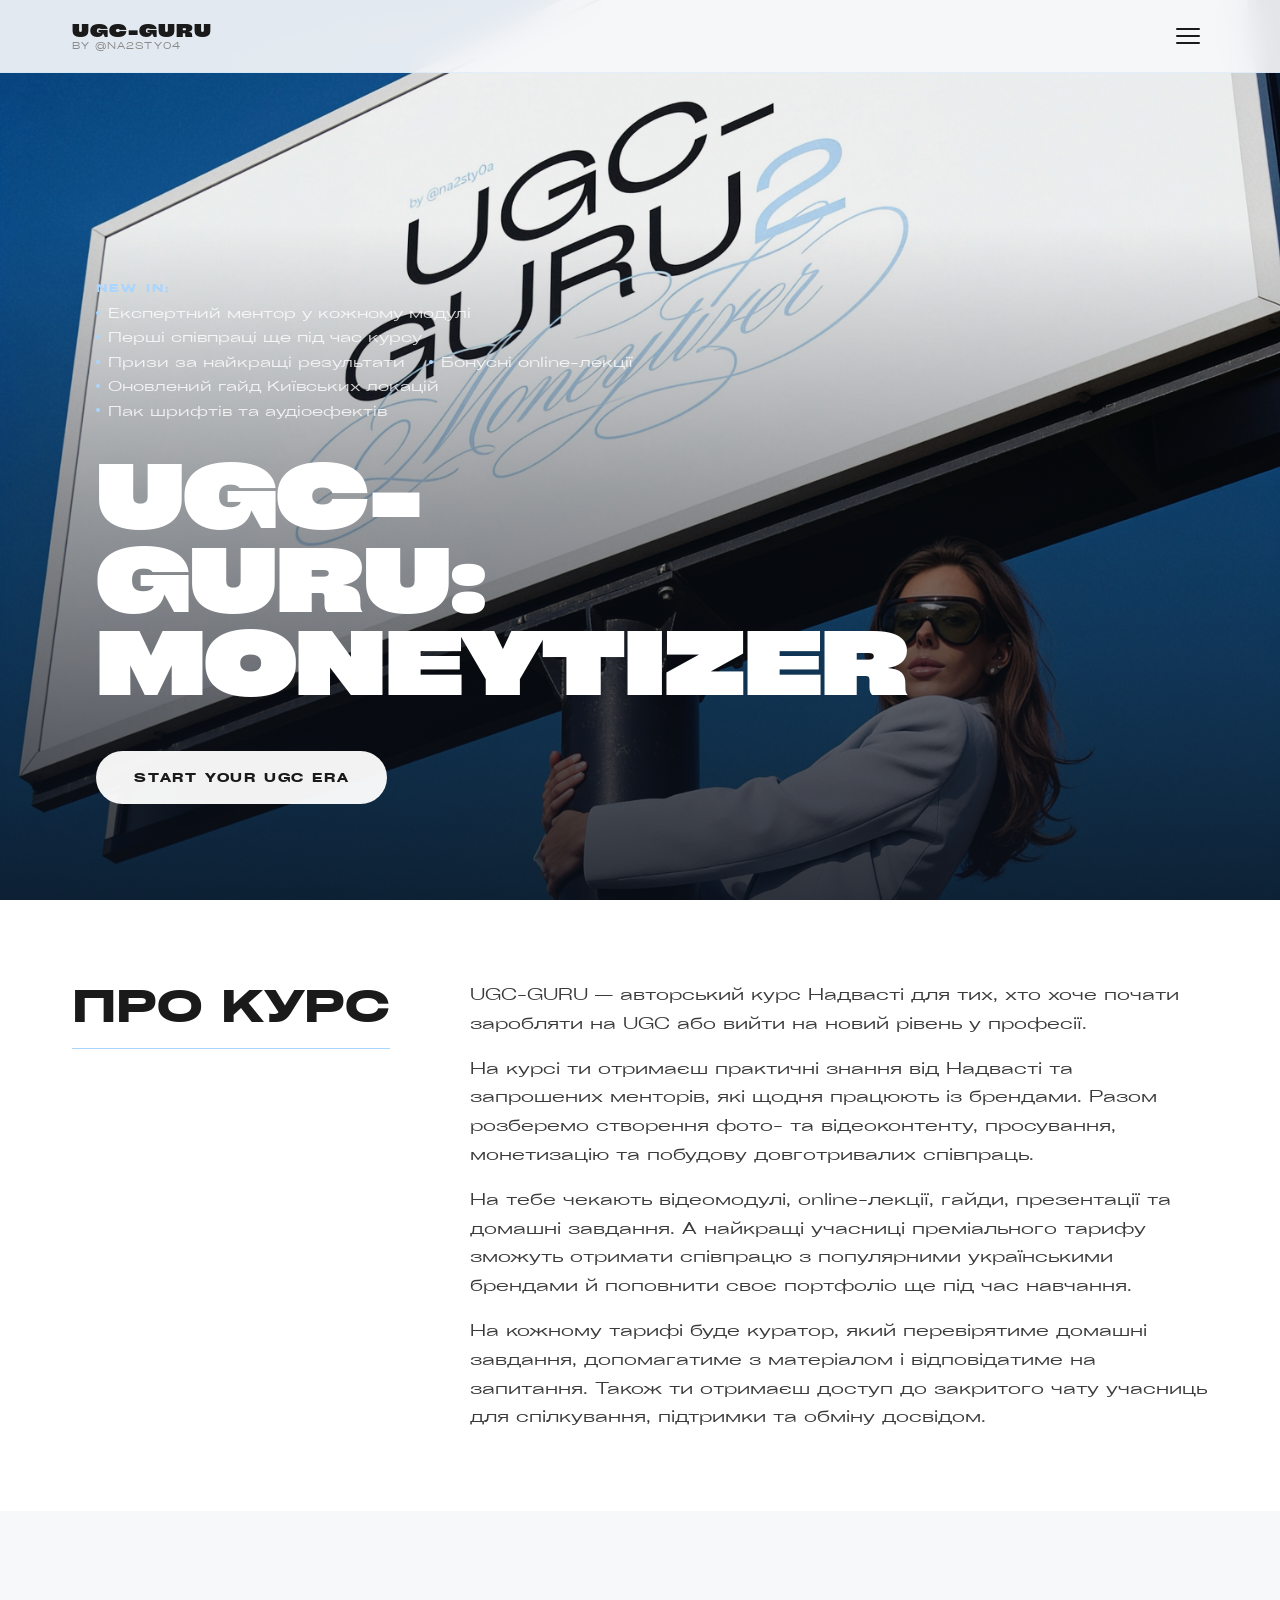
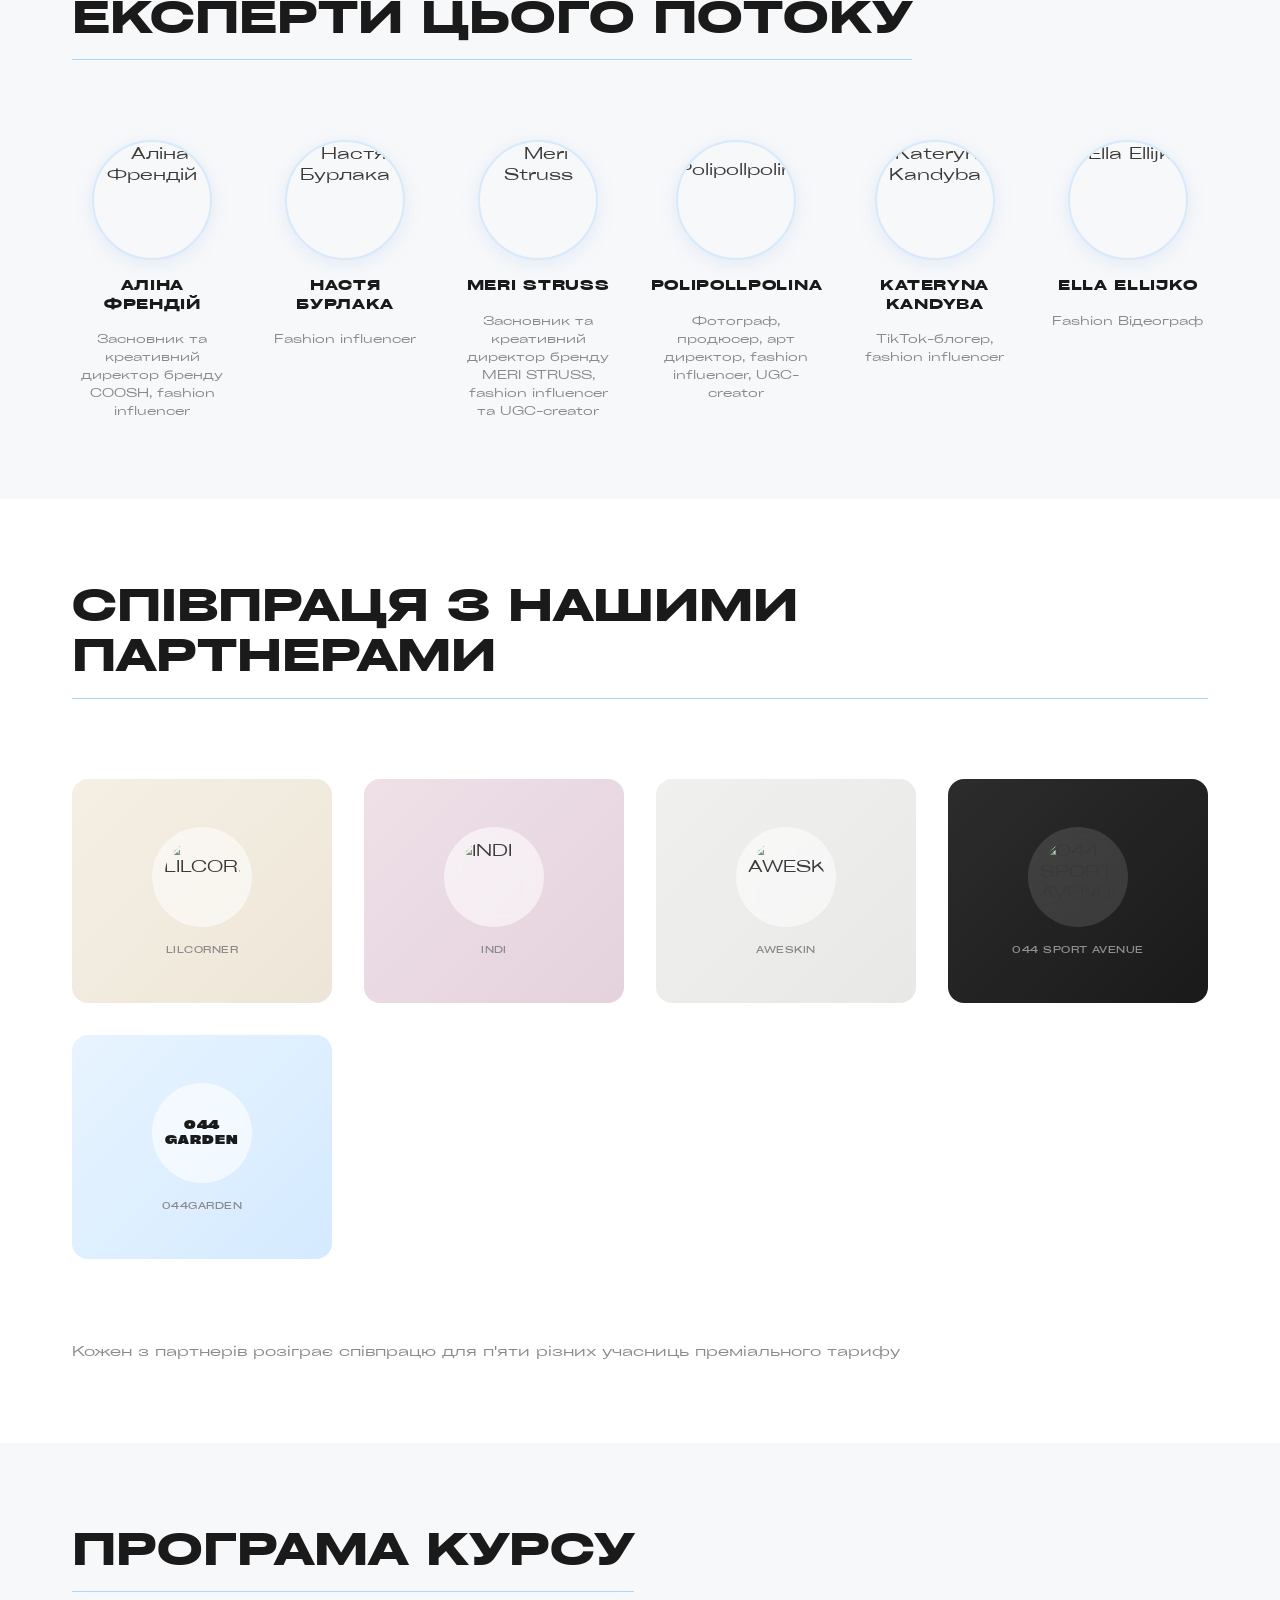
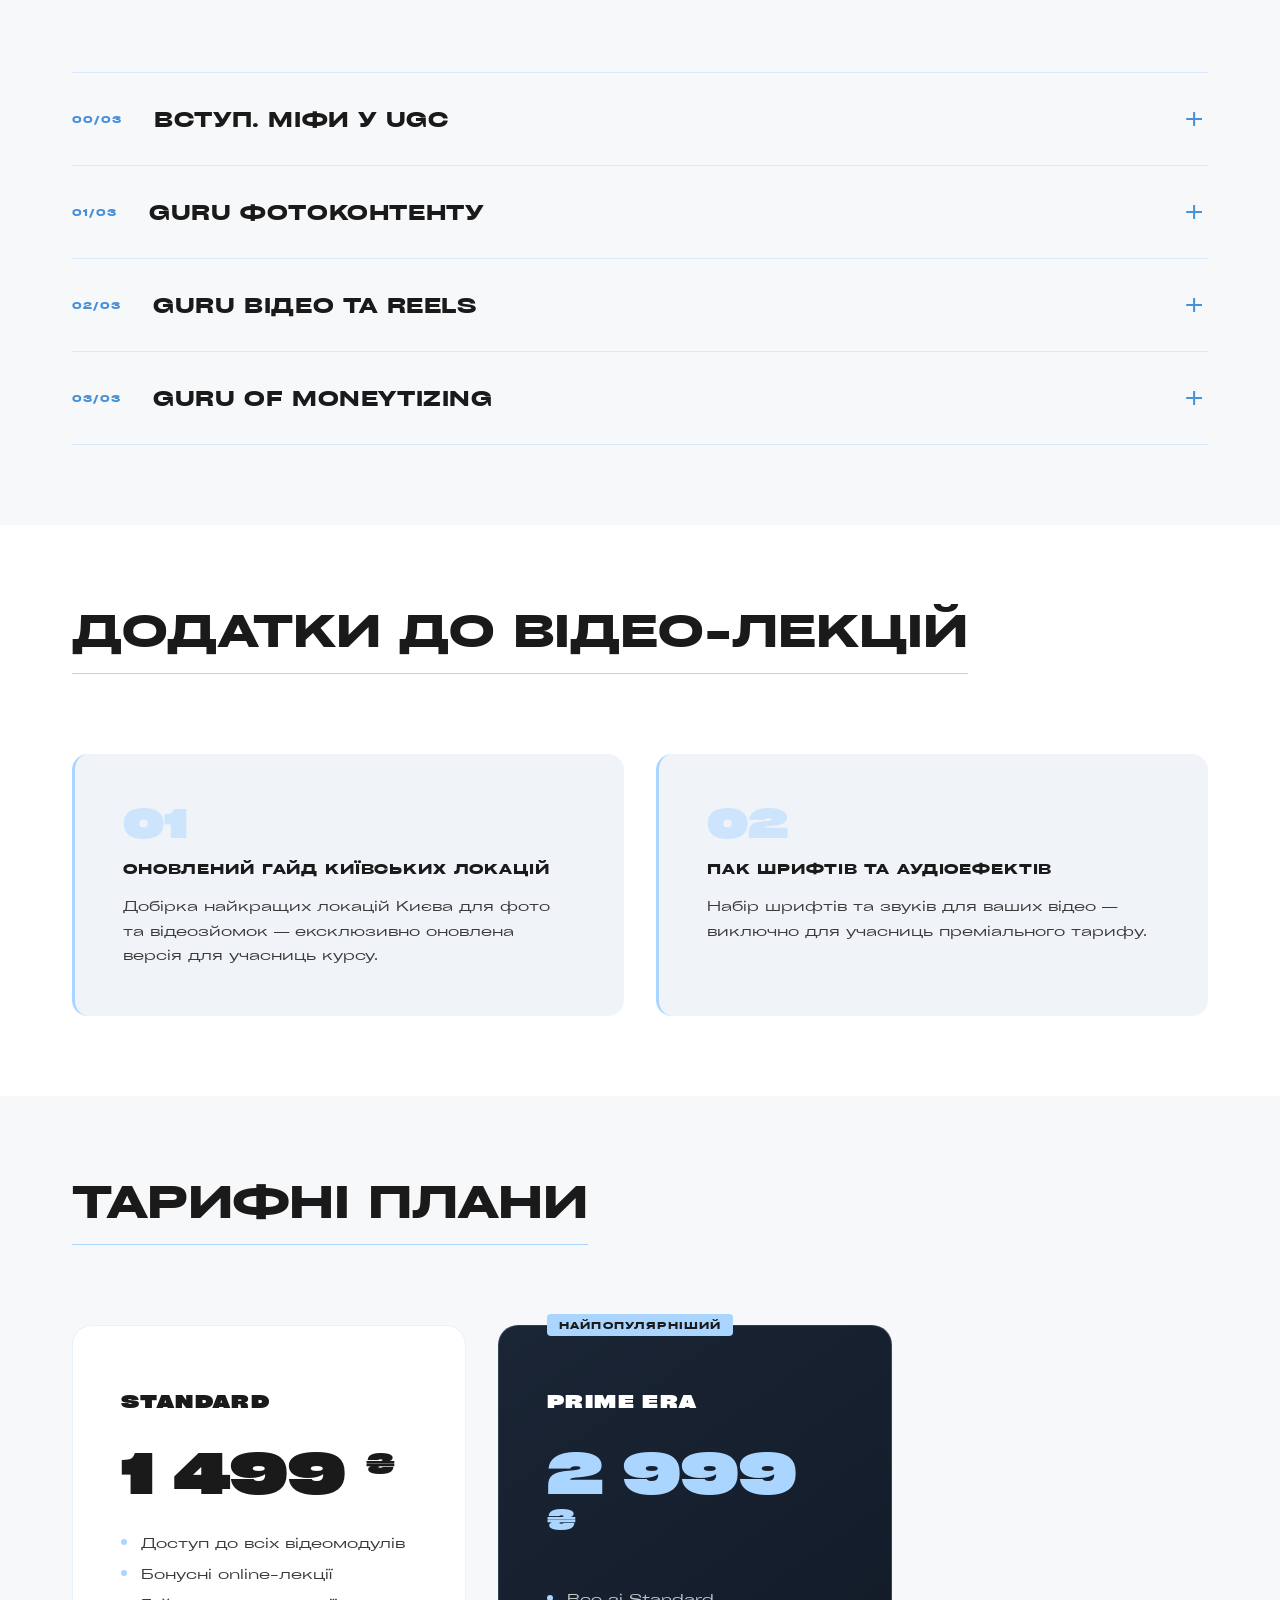
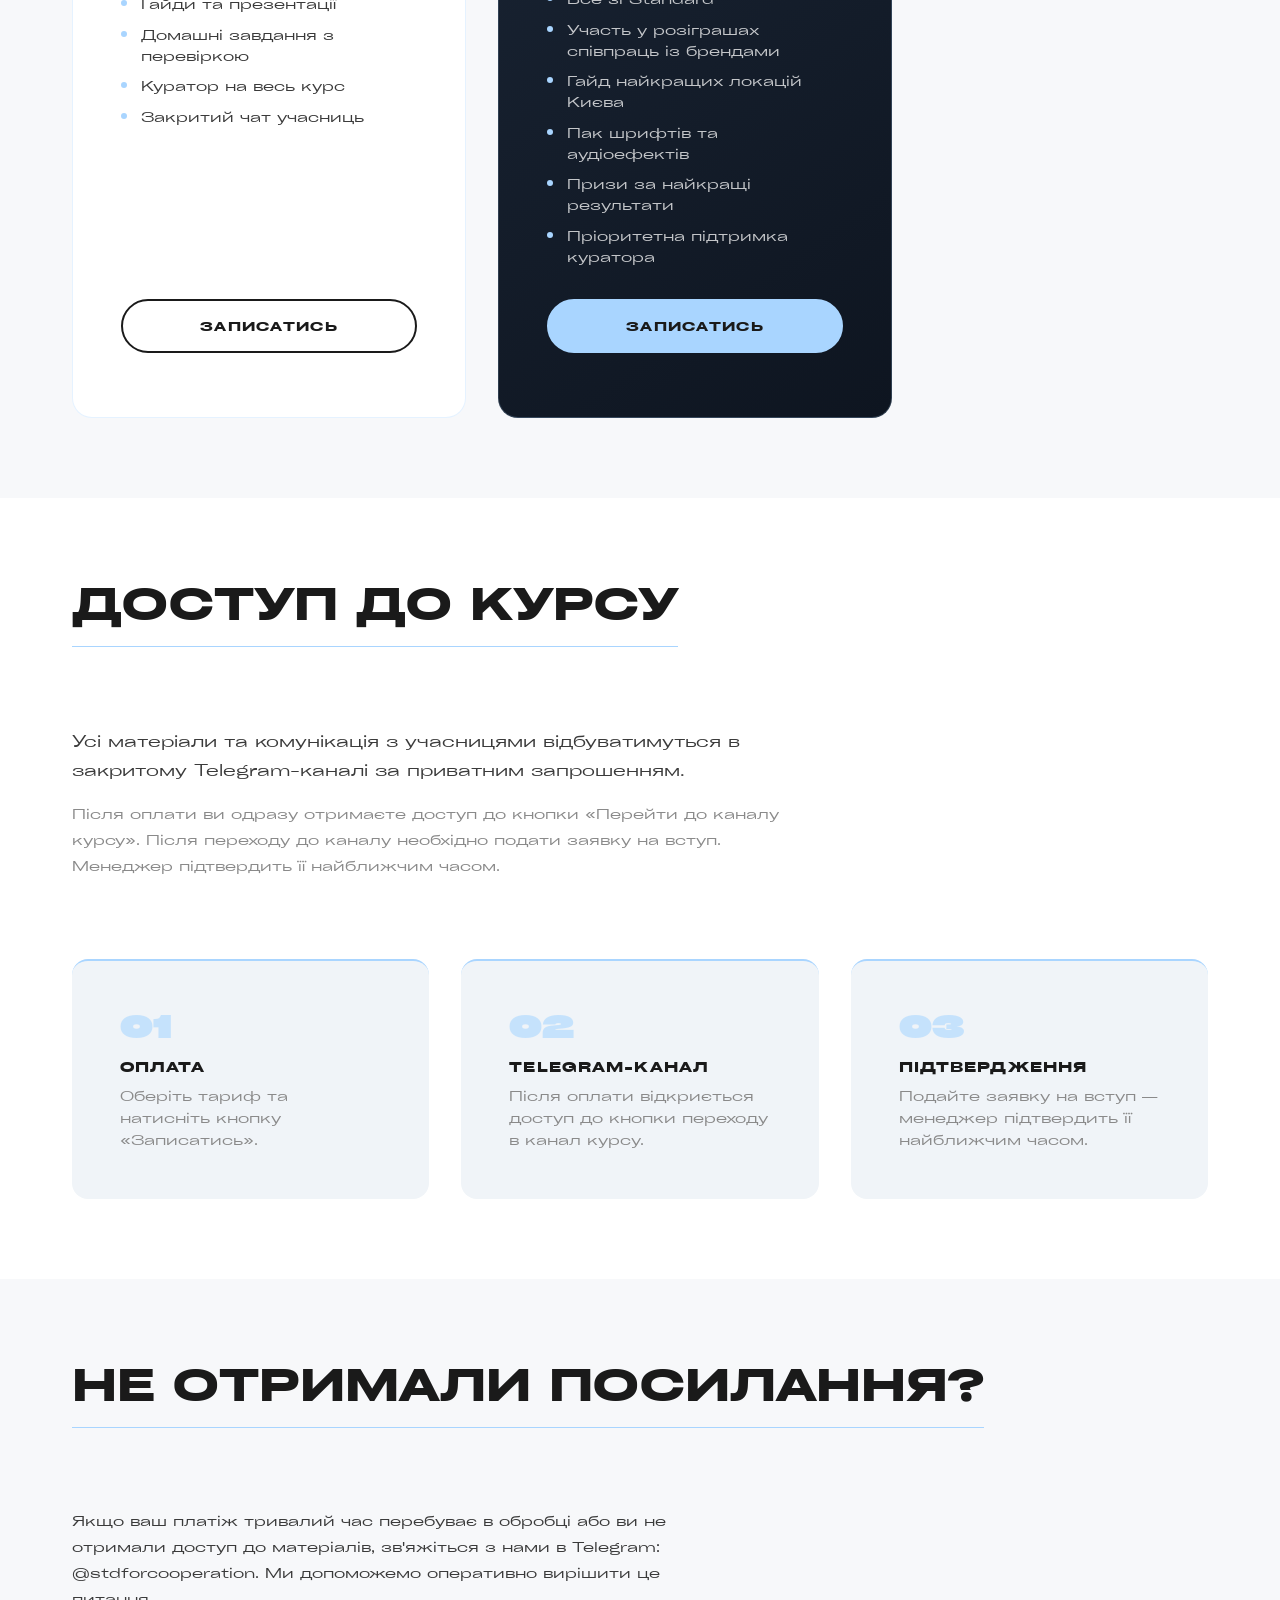
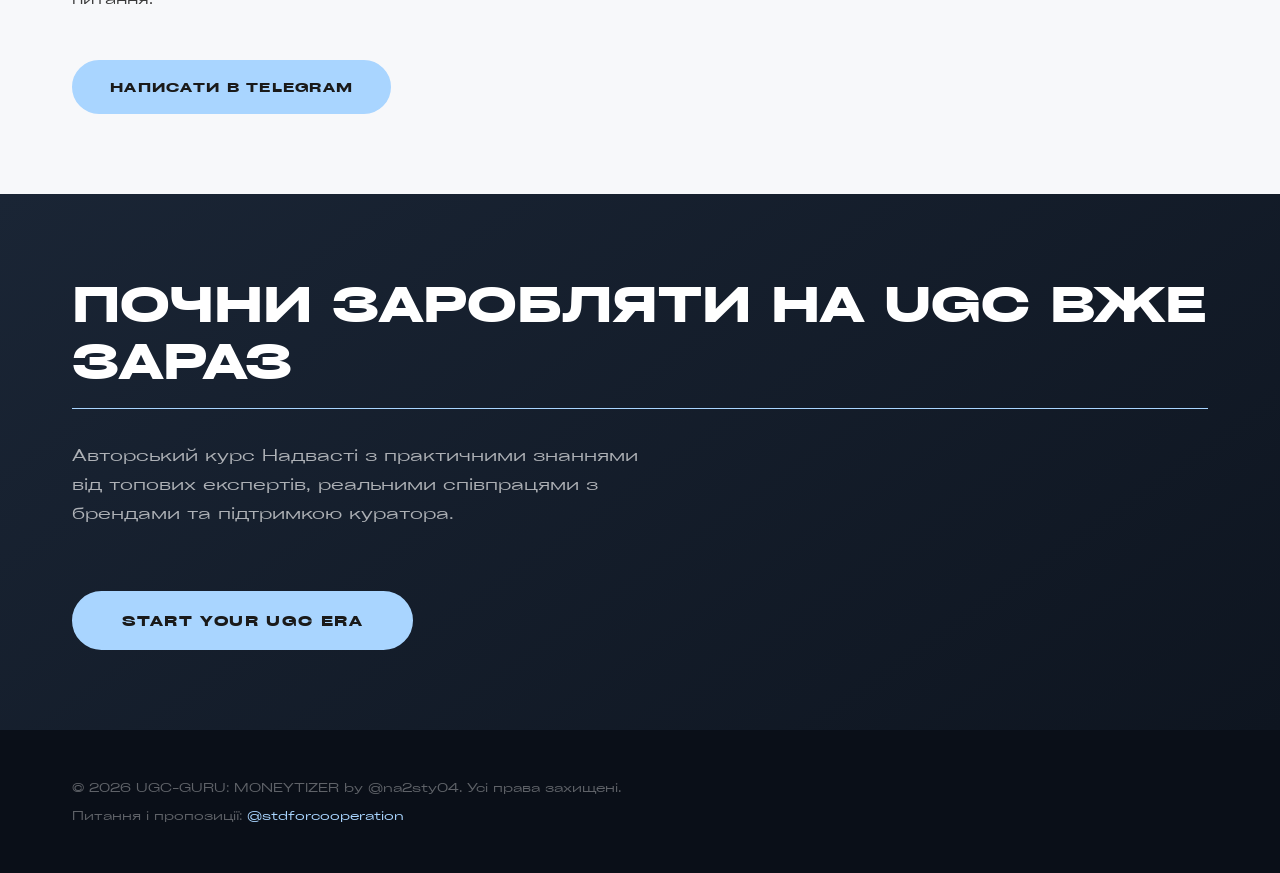
==== index.html @ 89dec457 "Launch UGC-GURU: MONEYTIZER landing page Full static site with hero, experts, partners, accordion mo" ====
<!DOCTYPE html>
<html lang="uk">
<head>
    <meta charset="UTF-8">
    <meta name="viewport" content="width=device-width, initial-scale=1.0">
    <title>UGC-GURU: MONEYTIZER — Авторський курс від Надвасті</title>
    <meta name="description" content="UGC-GURU — авторський курс Надвасті для тих, хто хоче почати заробляти на UGC або вийти на новий рівень у професії.">
    <link rel="preload" href="images/hero.jpg" as="image">
    <link rel="stylesheet" href="styles.css">
</head>
<body>

    <header class="header">
        <div class="header-container">
            <div class="logo">
                <span class="logo-title">UGC-GURU</span>
                <span class="logo-sub">BY @NA2STY04</span>
            </div>
            <button class="hamburger" aria-label="Меню" aria-expanded="false">
                <span></span><span></span><span></span>
            </button>
        </div>
    </header>

    <div class="nav-overlay" id="nav-overlay"></div>
    <nav class="nav-menu" id="nav-menu">
        <button class="nav-close" id="nav-close" aria-label="Закрити меню">&#x2715;</button>
        <a href="#about">ПРО КУРС</a>
        <a href="#experts">ЕКСПЕРТИ</a>
        <a href="#modules">ПРОГРАМА</a>
        <a href="#partners">ПАРТНЕРИ</a>
        <a href="#pricing">ТАРИФИ</a>
        <a href="#pricing" class="cta-btn cta-btn-primary">ЗАПИСАТИСЬ</a>
    </nav>

    <main>

        <!-- HERO -->
        <section class="hero">
            <img src="images/hero.jpg" alt="UGC-GURU: MONEYTIZER" class="hero-img">
            <div class="hero-overlay"></div>
            <div class="hero-content">
                <div class="hero-badge">NEW IN:</div>
                <ul class="hero-new-list">
                    <li>Експертний ментор у кожному модулі</li>
                    <li>Перші співпраці ще під час курсу</li>
                    <li>Призи за найкращі результати</li>
                    <li>Бонусні online-лекції</li>
                    <li>Оновлений гайд Київських локацій</li>
                    <li>Пак шрифтів та аудіоефектів</li>
                </ul>
                <h1 class="hero-title">UGC-GURU:<br>MONEYTIZER</h1>
                <a href="#pricing" class="cta-btn cta-btn-hero">START YOUR UGC ERA</a>
            </div>
        </section>

        <!-- ABOUT -->
        <section id="about" class="section about-section">
            <div class="container">
                <div class="about-layout">
                    <h2 class="section-title about-title">ПРО КУРС</h2>
                    <div class="about-text">
                        <p>UGC-GURU — авторський курс Надвасті для тих, хто хоче почати заробляти на UGC або вийти на новий рівень у професії.</p>
                        <p>На курсі ти отримаєш практичні знання від Надвасті та запрошених менторів, які щодня працюють із брендами. Разом розберемо створення фото- та відеоконтенту, просування, монетизацію та побудову довготривалих співпраць.</p>
                        <p>На тебе чекають відеомодулі, online-лекції, гайди, презентації та домашні завдання. А найкращі учасниці преміального тарифу зможуть отримати співпрацю з популярними українськими брендами й поповнити своє портфоліо ще під час навчання.</p>
                        <p>На кожному тарифі буде куратор, який перевірятиме домашні завдання, допомагатиме з матеріалом і відповідатиме на запитання. Також ти отримаєш доступ до закритого чату учасниць для спілкування, підтримки та обміну досвідом.</p>
                    </div>
                </div>
            </div>
        </section>

        <!-- EXPERTS -->
        <section id="experts" class="section experts-section">
            <div class="container">
                <h2 class="section-title">ЕКСПЕРТИ ЦЬОГО ПОТОКУ</h2>
                <div class="experts-grid">
                    <div class="expert-card">
                        <div class="expert-photo-wrap">
                            <img src="images/expert-alina.png" alt="Аліна Френдій" class="expert-photo">
                        </div>
                        <h3 class="expert-name">Аліна Френдій</h3>
                        <p class="expert-title">Засновник та креативний директор бренду COOSH, fashion influencer</p>
                    </div>
                    <div class="expert-card">
                        <div class="expert-photo-wrap">
                            <img src="images/expert-nastya.png" alt="Настя Бурлака" class="expert-photo">
                        </div>
                        <h3 class="expert-name">Настя Бурлака</h3>
                        <p class="expert-title">Fashion influencer</p>
                    </div>
                    <div class="expert-card">
                        <div class="expert-photo-wrap">
                            <img src="images/expert-meri.png" alt="Meri Struss" class="expert-photo">
                        </div>
                        <h3 class="expert-name">Meri Struss</h3>
                        <p class="expert-title">Засновник та креативний директор бренду MERI STRUSS, fashion influencer та UGC-creator</p>
                    </div>
                    <div class="expert-card">
                        <div class="expert-photo-wrap">
                            <img src="images/expert-polina.png" alt="Polipollpolina" class="expert-photo">
                        </div>
                        <h3 class="expert-name">Polipollpolina</h3>
                        <p class="expert-title">Фотограф, продюсер, арт директор, fashion influencer, UGC-creator</p>
                    </div>
                    <div class="expert-card">
                        <div class="expert-photo-wrap">
                            <img src="images/expert-kateryna.png" alt="Kateryna Kandyba" class="expert-photo">
                        </div>
                        <h3 class="expert-name">Kateryna Kandyba</h3>
                        <p class="expert-title">TikTok-блогер, fashion influencer</p>
                    </div>
                    <div class="expert-card">
                        <div class="expert-photo-wrap">
                            <img src="images/expert-ella.png" alt="Ella Ellijko" class="expert-photo">
                        </div>
                        <h3 class="expert-name">Ella Ellijko</h3>
                        <p class="expert-title">Fashion Відеограф</p>
                    </div>
                </div>
            </div>
        </section>

        <!-- PARTNERS -->
        <section id="partners" class="section partners-section">
            <div class="container">
                <h2 class="section-title">СПІВПРАЦЯ З НАШИМИ ПАРТНЕРАМИ</h2>
                <div class="partners-grid">
                    <div class="partner-card partner-card--cream">
                        <div class="partner-logo-wrap">
                            <img src="images/logo-lilcorner.png" alt="LILCORNER" class="partner-logo-img">
                        </div>
                        <p class="partner-handle">LILCORNER</p>
                    </div>
                    <div class="partner-card partner-card--rose">
                        <div class="partner-logo-wrap">
                            <img src="images/logo-indi.png" alt="INDI" class="partner-logo-img">
                        </div>
                        <p class="partner-handle">INDI</p>
                    </div>
                    <div class="partner-card partner-card--white">
                        <div class="partner-logo-wrap">
                            <img src="images/logo-aweskin.png" alt="AWESKIN" class="partner-logo-img">
                        </div>
                        <p class="partner-handle">AWESKIN</p>
                    </div>
                    <div class="partner-card partner-card--dark">
                        <div class="partner-logo-wrap">
                            <img src="images/logo-sportavenue.png" alt="044 SPORT AVENUE" class="partner-logo-img">
                        </div>
                        <p class="partner-handle">044 SPORT AVENUE</p>
                    </div>
                    <div class="partner-card partner-card--azure partner-card--last">
                        <div class="partner-logo-wrap partner-logo-text-wrap">
                            <span class="partner-logo-text">044<br>GARDEN</span>
                        </div>
                        <p class="partner-handle">044GARDEN</p>
                    </div>
                </div>
                <p class="partners-footer">Кожен з партнерів розіграє співпрацю для п'яти різних учасниць преміального тарифу</p>
            </div>
        </section>

        <!-- MODULES -->
        <section id="modules" class="section modules-section">
            <div class="container">
                <h2 class="section-title">ПРОГРАМА КУРСУ</h2>
                <div class="modules-list">

                    <div class="module-item">
                        <button class="module-header" aria-expanded="false">
                            <div class="module-header-left">
                                <span class="module-num">00/03</span>
                                <span class="module-name">Вступ. Міфи у UGC</span>
                            </div>
                            <span class="module-toggle" aria-hidden="true">+</span>
                        </button>
                        <div class="module-body" hidden>
                            <ul class="module-topics">
                                <li>Актуальність UGC у 2026-му році</li>
                                <li>Гроші у UGC: казка утриманок чи новий шанс?</li>
                                <li>Страхи новачків: осуд та конкуренція</li>
                                <li>Чому варто починати прямо зараз?</li>
                            </ul>
                            <div class="module-prize">
                                <span class="prize-badge">РОЗІГРАШ</span>
                                Співпраця з брендом AWESKIN — виключно для учасниць преміального тарифу
                            </div>
                        </div>
                    </div>

                    <div class="module-item">
                        <button class="module-header" aria-expanded="false">
                            <div class="module-header-left">
                                <span class="module-num">01/03</span>
                                <span class="module-name">Guru фотоконтенту</span>
                            </div>
                            <span class="module-toggle" aria-hidden="true">+</span>
                        </button>
                        <div class="module-body" hidden>
                            <div class="module-block">
                                <h4 class="module-block-title">Блок 1: Архітектура кадру × Polipollpolina</h4>
                                <ul class="module-topics">
                                    <li>Налаштування камери</li>
                                    <li>Робота зі світлом</li>
                                    <li>Побудова кадру</li>
                                    <li>UGC-інвентар</li>
                                </ul>
                            </div>
                            <div class="module-block">
                                <h4 class="module-block-title">Блок 2: Візуальний інтелект × Meri Struss</h4>
                                <ul class="module-topics">
                                    <li>Які фото сьогодні найбільше замовляють бренди</li>
                                    <li>Як розвинути надивленість і власний стиль</li>
                                    <li>Як шукати локації для зйомок</li>
                                    <li>Формула "лайкабельних фото"</li>
                                    <li>Портфоліо, що продає</li>
                                </ul>
                                <p class="module-bonus">Бонус: Оновлений гайд найкращих локацій Києва</p>
                            </div>
                            <div class="module-block">
                                <h4 class="module-block-title">Блок 3: Бачення бренду × Аліна Френдій</h4>
                                <ul class="module-topics">
                                    <li>Як COOSH обирає UGC-креаторів</li>
                                    <li>Який контент сьогодні потрібен COOSH?</li>
                                    <li>Різниця красивого кадру та сильного UGC</li>
                                    <li>Як виділятися на фоні конкурентів?</li>
                                    <li>Помилки у контенті, що відштовхують бренди</li>
                                    <li>Баланс між ТЗ і творчістю</li>
                                    <li>Що робити, якщо бренд незадоволений результатом</li>
                                </ul>
                            </div>
                            <div class="module-prize">
                                <span class="prize-badge">РОЗІГРАШ</span>
                                Співпраця з брендом INDI — виключно для учасниць преміального тарифу
                            </div>
                        </div>
                    </div>

                    <div class="module-item">
                        <button class="module-header" aria-expanded="false">
                            <div class="module-header-left">
                                <span class="module-num">02/03</span>
                                <span class="module-name">Guru відео та Reels</span>
                            </div>
                            <span class="module-toggle" aria-hidden="true">+</span>
                        </button>
                        <div class="module-body" hidden>
                            <div class="module-block">
                                <h4 class="module-block-title">Блок 1: Архітектура відеокадру × Polipollpolina</h4>
                                <ul class="module-topics">
                                    <li>Налаштування камери</li>
                                    <li>Предметна зйомка</li>
                                    <li>Поведінка у кадрі</li>
                                    <li>Подача товару</li>
                                </ul>
                            </div>
                            <div class="module-block">
                                <h4 class="module-block-title">Блок 2: Анатомія Reels</h4>
                                <ul class="module-topics">
                                    <li>Яких форматів потребує індустрія</li>
                                    <li>Надивленість, Copypast та адаптація трендів</li>
                                    <li>Секрети "зальотних" Reels</li>
                                    <li>Безкоштовно та дієво: просування завдяки Reels</li>
                                </ul>
                            </div>
                            <div class="module-block">
                                <h4 class="module-block-title">Блок 3: Guru монтажу × Ella Ellijko</h4>
                                <ul class="module-topics">
                                    <li>Тенденції монтажу в 2026-му році</li>
                                    <li>Найкращі застосунки для монтажу</li>
                                    <li>Робота з текстом та шрифтами</li>
                                    <li>Робота з аудіоефектами</li>
                                    <li>Робота з ефектами та пропорціями</li>
                                </ul>
                                <p class="module-bonus">Бонус: Набір шрифтів та звуків — виключно для учасниць преміального тарифу</p>
                            </div>
                            <div class="module-prize">
                                <span class="prize-badge">РОЗІГРАШ</span>
                                Співпраця з брендом LILCORNER — виключно для учасниць преміального тарифу
                            </div>
                        </div>
                    </div>

                    <div class="module-item">
                        <button class="module-header" aria-expanded="false">
                            <div class="module-header-left">
                                <span class="module-num">03/03</span>
                                <span class="module-name">Guru of MONEYTIZING</span>
                            </div>
                            <span class="module-toggle" aria-hidden="true">+</span>
                        </button>
                        <div class="module-body" hidden>
                            <div class="module-block">
                                <h4 class="module-block-title">Блок 1: Просування у 2026-му році</h4>
                                <ul class="module-topics">
                                    <li>Актуальне просування фотоконтенту</li>
                                    <li>Необхідність побудови ком'юніті</li>
                                    <li>Як виходити на співпрацю з брендами у 2026-му році</li>
                                </ul>
                            </div>
                            <div class="module-block">
                                <h4 class="module-block-title">Блок 2: MONEYTIZER × Meri Struss</h4>
                                <ul class="module-topics">
                                    <li>Перехід від бартеру до комерції</li>
                                    <li>Ціноутворення: формування прайсу та умов співпраці</li>
                                    <li>Реальний рівень доходу у UGC — який потолок?</li>
                                </ul>
                            </div>
                            <div class="module-block">
                                <h4 class="module-block-title">Блок 3: Професійна комунікація з брендами × Marina Moisiuk</h4>
                                <ul class="module-topics">
                                    <li>Портрет креатора, з яким працюють знову і знову</li>
                                    <li>Помилки, які коштують нових проектів</li>
                                    <li>Як бути максимально цінним для бренду?</li>
                                    <li>Порада, яка змінює кар'єру UGC-креатора</li>
                                </ul>
                            </div>
                            <div class="module-prize">
                                <span class="prize-badge">РОЗІГРАШ</span>
                                Співпраця з брендами 044GARDEN & 044 SPORT AVENUE — виключно для учасниць преміального тарифу
                            </div>
                        </div>
                    </div>

                </div>
            </div>
        </section>

        <!-- BONUSES -->
        <section id="bonuses" class="section bonuses-section">
            <div class="container">
                <h2 class="section-title">ДОДАТКИ ДО ВІДЕО-ЛЕКЦІЙ</h2>
                <div class="bonuses-grid">
                    <div class="bonus-item">
                        <span class="bonus-number">01</span>
                        <h3>ОНОВЛЕНИЙ ГАЙД КИЇВСЬКИХ ЛОКАЦІЙ</h3>
                        <p>Добірка найкращих локацій Києва для фото та відеозйомок — ексклюзивно оновлена версія для учасниць курсу.</p>
                    </div>
                    <div class="bonus-item">
                        <span class="bonus-number">02</span>
                        <h3>ПАК ШРИФТІВ ТА АУДІОЕФЕКТІВ</h3>
                        <p>Набір шрифтів та звуків для ваших відео — виключно для учасниць преміального тарифу.</p>
                    </div>
                </div>
            </div>
        </section>

        <!-- PRICING -->
        <section id="pricing" class="section pricing-section">
            <div class="container">
                <h2 class="section-title">ТАРИФНІ ПЛАНИ</h2>
                <div class="pricing-grid">
                    <div class="pricing-card">
                        <div class="pricing-tier">STANDARD</div>
                        <div class="pricing-price">1 499 <span class="pricing-currency">₴</span></div>
                        <ul class="pricing-features">
                            <li>Доступ до всіх відеомодулів</li>
                            <li>Бонусні online-лекції</li>
                            <li>Гайди та презентації</li>
                            <li>Домашні завдання з перевіркою</li>
                            <li>Куратор на весь курс</li>
                            <li>Закритий чат учасниць</li>
                        </ul>
                        <a href="#" class="cta-btn cta-btn-secondary pricing-btn">ЗАПИСАТИСЬ</a>
                    </div>
                    <div class="pricing-card pricing-card--prime">
                        <div class="pricing-tier-badge">НАЙПОПУЛЯРНІШИЙ</div>
                        <div class="pricing-tier">PRIME ERA</div>
                        <div class="pricing-price">2 999 <span class="pricing-currency">₴</span></div>
                        <ul class="pricing-features">
                            <li>Все зі Standard</li>
                            <li>Участь у розіграшах співпраць із брендами</li>
                            <li>Гайд найкращих локацій Києва</li>
                            <li>Пак шрифтів та аудіоефектів</li>
                            <li>Призи за найкращі результати</li>
                            <li>Пріоритетна підтримка куратора</li>
                        </ul>
                        <a href="#" class="cta-btn cta-btn-primary pricing-btn">ЗАПИСАТИСЬ</a>
                    </div>
                </div>
            </div>
        </section>

        <!-- ACCESS -->
        <section id="access" class="section access-section">
            <div class="container">
                <h2 class="section-title">ДОСТУП ДО КУРСУ</h2>
                <p class="access-intro">Усі матеріали та комунікація з учасницями відбуватимуться в закритому Telegram-каналі за приватним запрошенням.</p>
                <p class="access-note">Після оплати ви одразу отримаєте доступ до кнопки «Перейти до каналу курсу». Після переходу до каналу необхідно подати заявку на вступ. Менеджер підтвердить її найближчим часом.</p>
                <div class="steps-grid">
                    <div class="step">
                        <span class="step-number">01</span>
                        <h4>ОПЛАТА</h4>
                        <p>Оберіть тариф та натисніть кнопку «Записатись».</p>
                    </div>
                    <div class="step">
                        <span class="step-number">02</span>
                        <h4>TELEGRAM-КАНАЛ</h4>
                        <p>Після оплати відкриється доступ до кнопки переходу в канал курсу.</p>
                    </div>
                    <div class="step">
                        <span class="step-number">03</span>
                        <h4>ПІДТВЕРДЖЕННЯ</h4>
                        <p>Подайте заявку на вступ — менеджер підтвердить її найближчим часом.</p>
                    </div>
                </div>
            </div>
        </section>

        <!-- SUPPORT -->
        <section class="section support-section">
            <div class="container">
                <h2 class="section-title">НЕ ОТРИМАЛИ ПОСИЛАННЯ?</h2>
                <p class="support-text">Якщо ваш платіж тривалий час перебуває в обробці або ви не отримали доступ до матеріалів, зв'яжіться з нами в Telegram: @stdforcooperation. Ми допоможемо оперативно вирішити це питання.</p>
                <a href="https://telegram.me/stdforcooperation" class="cta-btn cta-btn-primary">НАПИСАТИ В TELEGRAM</a>
            </div>
        </section>

        <!-- FINAL CTA -->
        <section class="section final-section">
            <div class="container">
                <h2 class="final-title">ПОЧНИ ЗАРОБЛЯТИ НА UGC ВЖЕ ЗАРАЗ</h2>
                <p class="final-subtitle">Авторський курс Надвасті з практичними знаннями від топових експертів, реальними співпрацями з брендами та підтримкою куратора.</p>
                <a href="#pricing" class="cta-btn cta-btn-primary cta-btn-large">START YOUR UGC ERA</a>
            </div>
        </section>

    </main>

    <footer class="footer">
        <div class="footer-content">
            <p>&copy; 2026 UGC-GURU: MONEYTIZER by @na2sty04. Усі права захищені.</p>
            <p class="footer-contact">Питання і пропозиції: <a href="https://telegram.me/stdforcooperation">@stdforcooperation</a></p>
        </div>
    </footer>

    <script src="script.js"></script>
</body>
</html>
---- styles.css ----
/* ─── Fonts ─────────────────────────────────────────────────── */
@font-face {
    font-family: 'CyGroteskGrand';
    src: url('fonts/CyGroteskGrand-Regular.woff2') format('woff2');
    font-weight: 400; font-display: swap;
}
@font-face {
    font-family: 'CyGroteskGrand';
    src: url('fonts/CyGroteskGrand-Medium.woff2') format('woff2');
    font-weight: 500; font-display: swap;
}
@font-face {
    font-family: 'CyGroteskGrand';
    src: url('fonts/CyGroteskGrand-Bold.woff2') format('woff2');
    font-weight: 700; font-display: swap;
}
@font-face {
    font-family: 'CyGroteskGrand';
    src: url('fonts/CyGroteskGrand-Dark.woff2') format('woff2');
    font-weight: 800; font-display: swap;
}

/* ─── Tokens ─────────────────────────────────────────────────── */
:root {
    --azure: #A9D5FF;
    --azure-mid: #7BBAE8;
    --azure-dark: #4A90D9;
    --bg-main: #F7F8FA;
    --bg-section: #F0F4F8;
    --text-primary: #3A3A3A;
    --text-dark: #1A1A1A;
    --text-secondary: #8A8A8A;
    --space-xs: 0.5rem;
    --space-sm: 1rem;
    --space-md: 2rem;
    --space-lg: 3rem;
    --space-xl: 4rem;
    --space-2xl: 5rem;
    --space-3xl: 6rem;
}

/* ─── Reset ──────────────────────────────────────────────────── */
*, *::before, *::after { box-sizing: border-box; margin: 0; padding: 0; }
[hidden] { display: none !important; }
html { scroll-behavior: smooth; overflow-x: hidden; }
body {
    font-family: 'CyGroteskGrand', 'Inter', system-ui, sans-serif;
    background: var(--bg-main);
    color: var(--text-primary);
    overflow-x: hidden;
    width: 100%;
}
img { max-width: 100%; display: block; }
a { text-decoration: none; color: inherit; }
ul { list-style: none; }
button { font-family: inherit; cursor: pointer; border: none; background: none; }

/* ─── Header ─────────────────────────────────────────────────── */
.header {
    position: fixed;
    top: 0; left: 0; right: 0;
    z-index: 100;
    background: rgba(247, 248, 250, 0.92);
    backdrop-filter: blur(12px);
    -webkit-backdrop-filter: blur(12px);
    border-bottom: 1px solid rgba(169, 213, 255, 0.25);
}
.header-container {
    max-width: 1200px;
    margin: 0 auto;
    padding: 0 var(--space-md);
    height: 72px;
    display: flex;
    align-items: center;
    justify-content: space-between;
}
.logo { display: flex; flex-direction: column; }
.logo-title {
    font-size: 1.05rem;
    font-weight: 800;
    letter-spacing: 0.06em;
    text-transform: uppercase;
    color: var(--text-dark);
    line-height: 1.1;
}
.logo-sub {
    font-size: 0.55rem;
    font-weight: 400;
    letter-spacing: 0.12em;
    color: var(--text-secondary);
    text-transform: uppercase;
}

/* ─── Hamburger ──────────────────────────────────────────────── */
.hamburger {
    display: flex;
    flex-direction: column;
    gap: 5px;
    padding: 8px;
    width: 40px;
    height: 40px;
    justify-content: center;
}
.hamburger span {
    display: block;
    width: 24px;
    height: 2px;
    background: var(--text-dark);
    border-radius: 2px;
    transition: all 0.3s ease;
}
.hamburger.open span:nth-child(1) { transform: translateY(7px) rotate(45deg); }
.hamburger.open span:nth-child(2) { opacity: 0; }
.hamburger.open span:nth-child(3) { transform: translateY(-7px) rotate(-45deg); }

/* ─── Nav overlay ────────────────────────────────────────────── */
.nav-overlay {
    position: fixed; inset: 0;
    background: rgba(0,0,0,0.4);
    z-index: 200;
    opacity: 0; pointer-events: none;
    transition: opacity 0.3s ease;
}
.nav-overlay.open { opacity: 1; pointer-events: auto; }

.nav-menu {
    position: fixed;
    top: 0; right: 0;
    width: min(320px, 85vw);
    height: 100%;
    background: var(--bg-main);
    z-index: 201;
    display: flex;
    flex-direction: column;
    padding: var(--space-2xl) var(--space-md) var(--space-xl);
    gap: var(--space-sm);
    transform: translateX(100%);
    transition: transform 0.35s cubic-bezier(0.4, 0, 0.2, 1);
}
.nav-menu.open { transform: translateX(0); }
.nav-menu a {
    font-size: 0.875rem;
    font-weight: 700;
    letter-spacing: 0.1em;
    text-transform: uppercase;
    color: var(--text-dark);
    padding: var(--space-xs) 0;
    border-bottom: 1px solid rgba(169, 213, 255, 0.2);
}
.nav-menu a:last-child { border-bottom: none; margin-top: auto; }
.nav-close {
    position: absolute;
    top: var(--space-sm);
    right: var(--space-sm);
    font-size: 1.25rem;
    color: var(--text-secondary);
    padding: 8px;
}

/* ─── Buttons ────────────────────────────────────────────────── */
.cta-btn {
    display: inline-block;
    padding: 1rem 2.25rem;
    border-radius: 999px;
    font-size: 0.8rem;
    font-weight: 700;
    letter-spacing: 0.1em;
    text-transform: uppercase;
    text-align: center;
    transition: all 0.25s ease;
    white-space: nowrap;
}
.cta-btn-primary {
    background: var(--azure);
    color: var(--text-dark);
    border: 2px solid var(--azure);
}
.cta-btn-primary:hover { background: var(--azure-mid); border-color: var(--azure-mid); }
.cta-btn-secondary {
    background: transparent;
    color: var(--text-dark);
    border: 2px solid var(--text-dark);
}
.cta-btn-secondary:hover { background: var(--text-dark); color: #fff; }
.cta-btn-hero {
    background: rgba(255,255,255,0.95);
    color: var(--text-dark);
    border: 2px solid transparent;
    font-size: 0.75rem;
    letter-spacing: 0.15em;
}
.cta-btn-hero:hover { background: var(--azure); }
.cta-btn-large { padding: 1.125rem 3rem; font-size: 0.875rem; }

/* ─── Sections ───────────────────────────────────────────────── */
.section { padding: var(--space-2xl) 0; }
.container {
    max-width: 1200px;
    margin: 0 auto;
    padding: 0 var(--space-md);
}
.section-title {
    font-size: clamp(1.75rem, 4vw, 2.75rem);
    font-weight: 700;
    text-transform: uppercase;
    color: var(--text-dark);
    margin-bottom: var(--space-2xl);
    text-align: left;
    padding-bottom: 0.4em;
    border-bottom: 1px solid var(--azure);
    display: inline-block;
    line-height: 1.15;
}

/* ─── Hero ───────────────────────────────────────────────────── */
.hero {
    position: relative;
    height: 100svh;
    min-height: 620px;
    overflow: hidden;
    display: flex;
    align-items: flex-end;
}
.hero-img {
    position: absolute;
    inset: 0;
    width: 100%;
    height: 100%;
    object-fit: cover;
    object-position: 68% top;
}
.hero-overlay {
    position: absolute;
    inset: 0;
    background: linear-gradient(
        to top,
        rgba(10, 15, 25, 0.82) 0%,
        rgba(10, 15, 25, 0.4) 45%,
        rgba(10, 15, 25, 0.05) 75%
    );
}
.hero-content {
    position: relative;
    z-index: 2;
    padding: var(--space-2xl) var(--space-md);
    max-width: 680px;
    width: 100%;
}
.hero-badge {
    font-size: 0.65rem;
    font-weight: 700;
    letter-spacing: 0.2em;
    text-transform: uppercase;
    color: var(--azure);
    margin-bottom: var(--space-xs);
}
.hero-new-list {
    margin-bottom: var(--space-md);
    display: flex;
    flex-direction: column;
    gap: 0.3rem;
}
.hero-new-list li {
    font-size: 0.8rem;
    color: rgba(255,255,255,0.8);
    display: flex;
    align-items: center;
    gap: 0.5rem;
    line-height: 1.4;
}
.hero-new-list li::before {
    content: '';
    flex-shrink: 0;
    width: 4px;
    height: 4px;
    border-radius: 50%;
    background: var(--azure);
}
.hero-title {
    font-size: clamp(2.5rem, 8vw, 5.5rem);
    font-weight: 800;
    text-transform: uppercase;
    color: #ffffff;
    line-height: 0.95;
    letter-spacing: -0.02em;
    margin-bottom: var(--space-lg);
}
@media (min-width: 768px) {
    .hero-img { object-position: 58% top; }
    .hero-content { padding: var(--space-3xl) var(--space-lg); }
}
@media (min-width: 1024px) {
    .hero-img { object-position: 52% top; }
    .hero-content { padding: var(--space-3xl) var(--space-3xl); max-width: 760px; }
    .hero-new-list { flex-direction: row; flex-wrap: wrap; gap: 0.3rem 1.5rem; }
    .hero-new-list li { font-size: 0.875rem; }
    .hero-badge { font-size: 0.7rem; }
}

/* ─── About ──────────────────────────────────────────────────── */
.about-section { background: #fff; }
.about-layout {
    display: grid;
    grid-template-columns: 1fr;
    gap: var(--space-md);
}
.about-text p {
    font-size: 1rem;
    line-height: 1.8;
    color: var(--text-primary);
    margin-bottom: var(--space-sm);
}
.about-text p:last-child { margin-bottom: 0; }
@media (min-width: 900px) {
    .about-layout {
        grid-template-columns: auto 1fr;
        gap: var(--space-2xl);
        align-items: start;
    }
    .about-title { white-space: nowrap; }
}

/* ─── Experts ────────────────────────────────────────────────── */
.experts-section { background: var(--bg-main); }
.experts-grid {
    display: grid;
    grid-template-columns: repeat(2, 1fr);
    gap: var(--space-lg) var(--space-md);
}
.expert-card {
    display: flex;
    flex-direction: column;
    align-items: center;
    text-align: center;
    gap: var(--space-sm);
    animation: fadeInUp 0.7s ease-out both;
}
.expert-photo-wrap {
    width: 140px;
    height: 140px;
    border-radius: 50%;
    overflow: hidden;
    flex-shrink: 0;
    border: 2px solid rgba(169, 213, 255, 0.4);
    box-shadow: 0 4px 20px rgba(74, 144, 217, 0.12);
}
.expert-photo {
    width: 100%;
    height: 100%;
    object-fit: cover;
    object-position: center 15%;
}
.expert-name {
    font-size: 0.875rem;
    font-weight: 700;
    text-transform: uppercase;
    letter-spacing: 0.05em;
    color: var(--text-dark);
    line-height: 1.3;
}
.expert-title {
    font-size: 0.75rem;
    color: var(--text-secondary);
    line-height: 1.5;
}
@media (min-width: 600px) {
    .experts-grid { grid-template-columns: repeat(3, 1fr); }
}
@media (min-width: 1024px) {
    .experts-grid { grid-template-columns: repeat(6, 1fr); gap: var(--space-md); }
    .expert-photo-wrap { width: 120px; height: 120px; }
}

/* ─── Partners ───────────────────────────────────────────────── */
.partners-section { background: #fff; }
.partners-grid {
    display: grid;
    grid-template-columns: 1fr 1fr;
    gap: var(--space-md);
    margin-bottom: var(--space-2xl);
}
.partner-card {
    border-radius: 16px;
    padding: var(--space-lg) var(--space-md);
    display: flex;
    flex-direction: column;
    align-items: center;
    gap: var(--space-sm);
    min-width: 0;
}
.partner-card--cream { background: linear-gradient(135deg, #F5EFE4 0%, #EDE6D8 100%); }
.partner-card--white { background: linear-gradient(135deg, #F0F0EE 0%, #E8E8E6 100%); }
.partner-card--rose  { background: linear-gradient(135deg, #EFE0E8 0%, #E4D2DC 100%); }
.partner-card--dark  { background: linear-gradient(135deg, #2C2C2C 0%, #1A1A1A 100%); }
.partner-card--azure { background: linear-gradient(135deg, #E8F4FF 0%, #D4EAFF 100%); }
.partner-card--last {
    grid-column: 1 / -1;
    width: calc(50% - var(--space-md) / 2);
    margin: 0 auto;
}
.partner-logo-wrap {
    width: 100px;
    height: 100px;
    border-radius: 50%;
    background: rgba(255,255,255,0.55);
    backdrop-filter: blur(8px);
    display: flex;
    align-items: center;
    justify-content: center;
    padding: 0.75rem;
}
.partner-card--dark .partner-logo-wrap { background: rgba(255,255,255,0.12); }
.partner-logo-img { width: 100%; height: 100%; object-fit: cover; border-radius: 50%; }
.partner-logo-text-wrap {
    width: 100px;
    height: 100px;
    border-radius: 50%;
    background: rgba(255,255,255,0.6);
    display: flex;
    align-items: center;
    justify-content: center;
}
.partner-logo-text {
    font-size: 0.7rem;
    font-weight: 800;
    text-transform: uppercase;
    letter-spacing: 0.08em;
    text-align: center;
    color: var(--text-dark);
    line-height: 1.3;
}
.partner-handle {
    font-size: 0.56rem;
    font-weight: 500;
    letter-spacing: 0.05em;
    color: var(--text-secondary);
    text-transform: uppercase;
    white-space: nowrap;
    overflow: hidden;
    text-overflow: ellipsis;
    text-align: center;
    width: 100%;
}
.partner-card--dark .partner-handle { color: rgba(255,255,255,0.5); }
.partners-footer {
    font-size: 0.9rem;
    color: var(--text-secondary);
    line-height: 1.7;
    text-align: left;
}
@media (min-width: 768px) {
    .partners-grid { grid-template-columns: repeat(4, 1fr); }
    .partner-card--last {
        grid-column: auto;
        width: 100%;
        margin: 0;
    }
}
@media (max-width: 480px) {
    .partner-logo-wrap { width: 80px; height: 80px; }
    .partner-logo-text-wrap { width: 80px; height: 80px; }
    .partner-card { padding: var(--space-lg) var(--space-sm); }
}

/* ─── Modules / Accordion ────────────────────────────────────── */
.modules-section { background: var(--bg-main); }
.modules-list {
    border-top: 1px solid rgba(169, 213, 255, 0.4);
}
.module-item {
    border-bottom: 1px solid rgba(169, 213, 255, 0.4);
}
.module-header {
    width: 100%;
    display: flex;
    align-items: center;
    justify-content: space-between;
    padding: var(--space-md) 0;
    gap: var(--space-md);
    text-align: left;
}
.module-header:hover .module-name { color: var(--azure-dark); }
.module-header-left {
    display: flex;
    align-items: center;
    gap: var(--space-md);
}
.module-num {
    font-size: 0.65rem;
    font-weight: 700;
    letter-spacing: 0.12em;
    color: var(--azure-dark);
    white-space: nowrap;
    flex-shrink: 0;
}
.module-name {
    font-size: clamp(1rem, 2.5vw, 1.25rem);
    font-weight: 700;
    text-transform: uppercase;
    color: var(--text-dark);
    letter-spacing: 0.03em;
    transition: color 0.2s;
}
.module-toggle {
    font-size: 1.5rem;
    font-weight: 300;
    color: var(--azure-dark);
    flex-shrink: 0;
    transition: transform 0.3s ease;
    line-height: 1;
    width: 28px;
    text-align: center;
}
.module-item.open .module-toggle { transform: rotate(45deg); }
.module-body {
    padding: 0 0 var(--space-lg);
    display: flex;
    flex-direction: column;
    gap: var(--space-md);
}
.module-block { display: flex; flex-direction: column; gap: var(--space-sm); }
.module-block-title {
    font-size: 0.8rem;
    font-weight: 700;
    text-transform: uppercase;
    letter-spacing: 0.06em;
    color: var(--text-dark);
    padding-left: var(--space-sm);
    border-left: 2px solid var(--azure);
}
.module-topics { display: flex; flex-direction: column; gap: 0.35rem; padding-left: var(--space-sm); }
.module-topics li {
    font-size: 0.9rem;
    color: var(--text-primary);
    line-height: 1.5;
    padding-left: var(--space-sm);
    position: relative;
}
.module-topics li::before {
    content: '—';
    position: absolute;
    left: 0;
    color: var(--azure-mid);
}
.module-bonus {
    font-size: 0.8rem;
    font-weight: 700;
    color: var(--azure-dark);
    padding-left: var(--space-sm);
    margin-top: var(--space-xs);
}
.module-prize {
    display: flex;
    align-items: center;
    gap: var(--space-sm);
    background: rgba(169, 213, 255, 0.15);
    border: 1px solid rgba(169, 213, 255, 0.4);
    border-radius: 8px;
    padding: var(--space-sm) var(--space-md);
    font-size: 0.8rem;
    color: var(--text-primary);
    line-height: 1.5;
}
.prize-badge {
    flex-shrink: 0;
    font-size: 0.6rem;
    font-weight: 700;
    letter-spacing: 0.12em;
    text-transform: uppercase;
    background: var(--azure);
    color: var(--text-dark);
    border-radius: 4px;
    padding: 0.2rem 0.5rem;
}

/* ─── Bonuses ────────────────────────────────────────────────── */
.bonuses-section { background: #fff; }
.bonuses-grid {
    display: grid;
    grid-template-columns: 1fr;
    gap: var(--space-md);
}
.bonus-item {
    padding: var(--space-lg);
    background: var(--bg-section);
    border-radius: 16px;
    border-left: 3px solid var(--azure);
}
.bonus-number {
    display: block;
    font-size: 2.5rem;
    font-weight: 800;
    color: rgba(169, 213, 255, 0.5);
    line-height: 1;
    margin-bottom: var(--space-sm);
}
.bonus-item h3 {
    font-size: 0.9rem;
    font-weight: 700;
    text-transform: uppercase;
    letter-spacing: 0.06em;
    color: var(--text-dark);
    margin-bottom: var(--space-sm);
}
.bonus-item p {
    font-size: 0.9rem;
    color: var(--text-primary);
    line-height: 1.7;
}
@media (min-width: 768px) {
    .bonuses-grid { grid-template-columns: 1fr 1fr; }
}

/* ─── Pricing ────────────────────────────────────────────────── */
.pricing-section { background: var(--bg-main); }
.pricing-grid {
    display: grid;
    grid-template-columns: 1fr;
    gap: var(--space-md);
    max-width: 820px;
}
.pricing-card {
    background: #fff;
    border-radius: 20px;
    padding: var(--space-xl) var(--space-lg);
    border: 1px solid rgba(169, 213, 255, 0.3);
    position: relative;
    display: flex;
    flex-direction: column;
    gap: var(--space-md);
}
.pricing-card--prime {
    background: linear-gradient(145deg, #1A2535 0%, #0E1520 100%);
    border-color: rgba(169, 213, 255, 0.2);
}
.pricing-tier-badge {
    position: absolute;
    top: -0.75rem;
    left: var(--space-lg);
    font-size: 0.6rem;
    font-weight: 700;
    letter-spacing: 0.12em;
    text-transform: uppercase;
    background: var(--azure);
    color: var(--text-dark);
    border-radius: 4px;
    padding: 0.25rem 0.75rem;
}
.pricing-tier {
    font-size: 1.1rem;
    font-weight: 800;
    text-transform: uppercase;
    letter-spacing: 0.08em;
    color: var(--text-dark);
}
.pricing-card--prime .pricing-tier { color: #fff; }
.pricing-price {
    font-size: clamp(2.5rem, 6vw, 3.5rem);
    font-weight: 800;
    color: var(--text-dark);
    line-height: 1;
}
.pricing-card--prime .pricing-price { color: var(--azure); }
.pricing-currency { font-size: 0.5em; vertical-align: super; }
.pricing-features {
    display: flex;
    flex-direction: column;
    gap: 0.6rem;
    flex: 1;
}
.pricing-features li {
    font-size: 0.875rem;
    color: var(--text-primary);
    padding-left: 1.25rem;
    position: relative;
    line-height: 1.5;
}
.pricing-card--prime .pricing-features li { color: rgba(255,255,255,0.75); }
.pricing-features li::before {
    content: '';
    position: absolute;
    left: 0;
    top: 0.5em;
    width: 6px;
    height: 6px;
    border-radius: 50%;
    background: var(--azure);
}
.pricing-btn { margin-top: auto; width: 100%; display: block; }
@media (min-width: 700px) {
    .pricing-grid { grid-template-columns: 1fr 1fr; }
}

/* ─── Access ─────────────────────────────────────────────────── */
.access-section { background: #fff; }
.access-intro {
    font-size: 1rem;
    line-height: 1.8;
    color: var(--text-primary);
    margin-bottom: var(--space-sm);
    max-width: 720px;
}
.access-note {
    font-size: 0.9rem;
    line-height: 1.8;
    color: var(--text-secondary);
    margin-bottom: var(--space-2xl);
    max-width: 720px;
}
.steps-grid {
    display: grid;
    grid-template-columns: 1fr;
    gap: var(--space-md);
}
.step {
    padding: var(--space-lg);
    background: var(--bg-section);
    border-radius: 16px;
    border-top: 2px solid var(--azure);
}
.step-number {
    display: block;
    font-size: 2rem;
    font-weight: 800;
    color: rgba(169, 213, 255, 0.6);
    line-height: 1;
    margin-bottom: var(--space-sm);
}
.step h4 {
    font-size: 0.875rem;
    font-weight: 700;
    text-transform: uppercase;
    letter-spacing: 0.08em;
    color: var(--text-dark);
    margin-bottom: var(--space-xs);
}
.step p {
    font-size: 0.875rem;
    color: var(--text-secondary);
    line-height: 1.6;
}
@media (min-width: 768px) {
    .steps-grid { grid-template-columns: repeat(3, 1fr); }
}

/* ─── Support ────────────────────────────────────────────────── */
.support-section { background: var(--bg-main); }
.support-text {
    font-size: 0.9rem;
    line-height: 1.8;
    color: var(--text-primary);
    margin-bottom: var(--space-lg);
    max-width: 640px;
}

/* ─── Final CTA ──────────────────────────────────────────────── */
.final-section { background: linear-gradient(145deg, #1A2535 0%, #0E1520 100%); }
.final-section .container { text-align: left; }
.final-title {
    font-size: clamp(1.75rem, 5vw, 3rem);
    font-weight: 700;
    text-transform: uppercase;
    color: #fff;
    margin-bottom: var(--space-md);
    padding-bottom: 0.4em;
    border-bottom: 1px solid var(--azure);
    display: inline-block;
    line-height: 1.2;
}
.final-subtitle {
    font-size: 1rem;
    color: rgba(255,255,255,0.65);
    line-height: 1.8;
    margin-bottom: var(--space-xl);
    max-width: 600px;
}

/* ─── Footer ─────────────────────────────────────────────────── */
.footer {
    background: #0A0F18;
    padding: var(--space-lg) 0;
}
.footer-content {
    max-width: 1200px;
    margin: 0 auto;
    padding: 0 var(--space-md);
    display: flex;
    flex-direction: column;
    gap: 0.5rem;
}
.footer-content p {
    font-size: 0.75rem;
    color: rgba(255,255,255,0.35);
    line-height: 1.6;
}
.footer-contact a { color: var(--azure); }
.footer-contact a:hover { color: var(--azure-mid); }

/* ─── Animation ──────────────────────────────────────────────── */
@keyframes fadeInUp {
    from { opacity: 0; transform: translateY(20px); }
    to   { opacity: 1; transform: translateY(0); }
}

/* ─── Mobile tweaks ──────────────────────────────────────────── */
@media (max-width: 768px) {
    :root {
        --space-md: 1.25rem;
        --space-lg: 2rem;
        --space-xl: 3rem;
        --space-2xl: 3.5rem;
        --space-3xl: 4rem;
    }
    .header-container { padding: 0 var(--space-sm); }
    .hero-content { padding: var(--space-xl) var(--space-sm); }
    .pricing-card { padding: var(--space-lg) var(--space-md); }
}
@media (max-width: 480px) {
    .experts-grid { grid-template-columns: repeat(2, 1fr); gap: var(--space-md); }
    .expert-photo-wrap { width: 110px; height: 110px; }
}
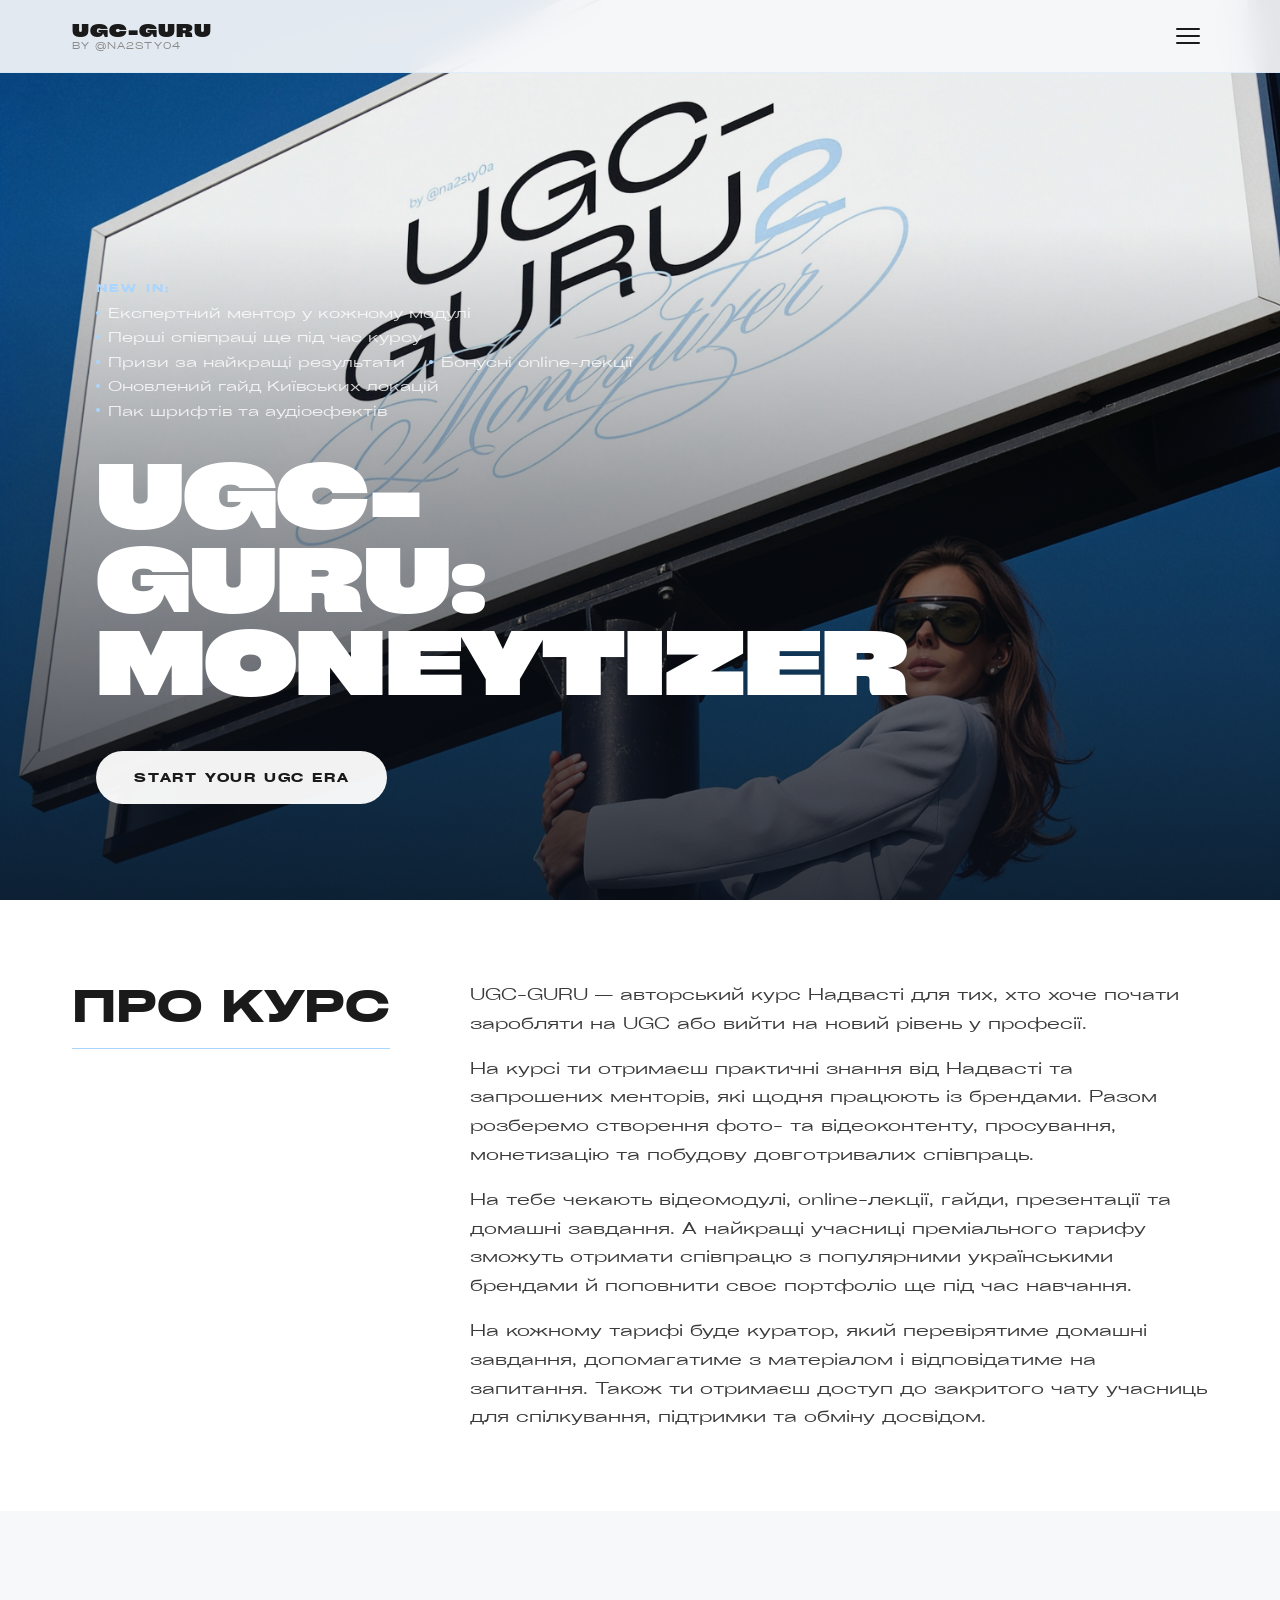
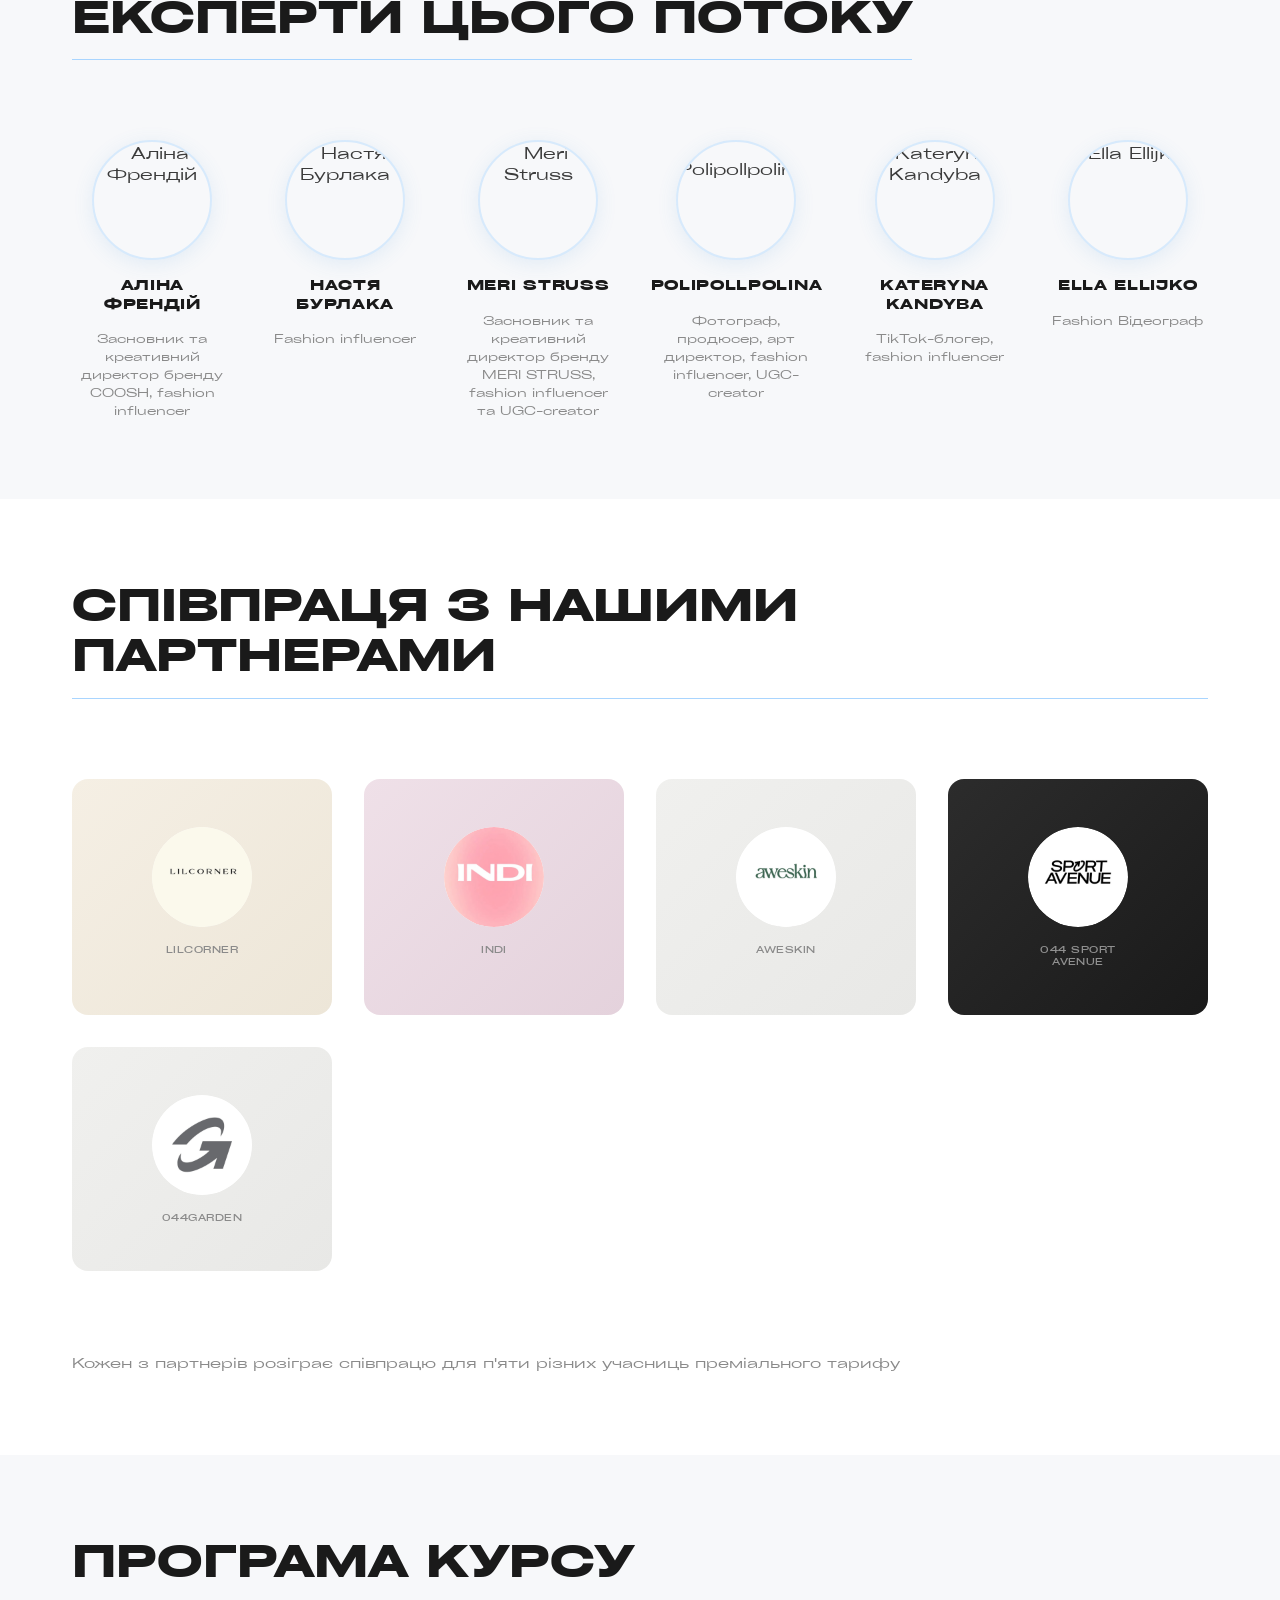
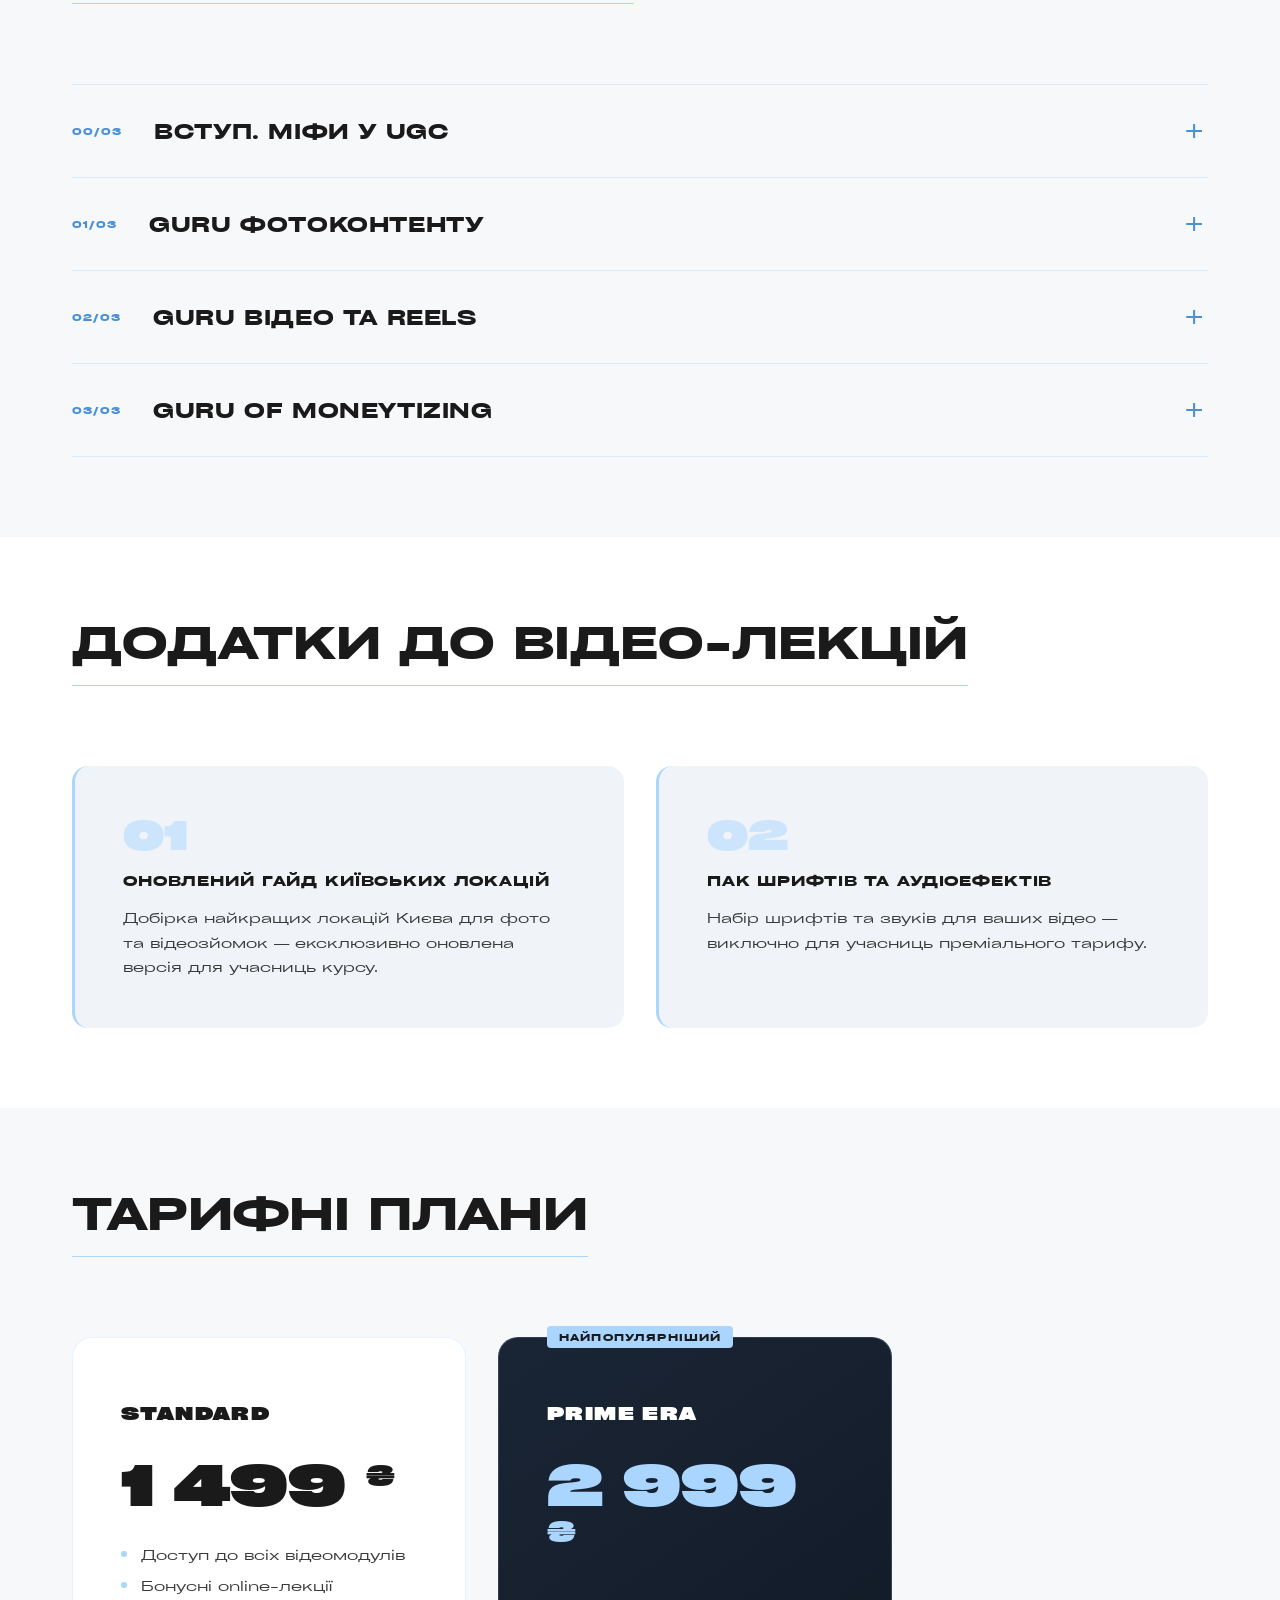
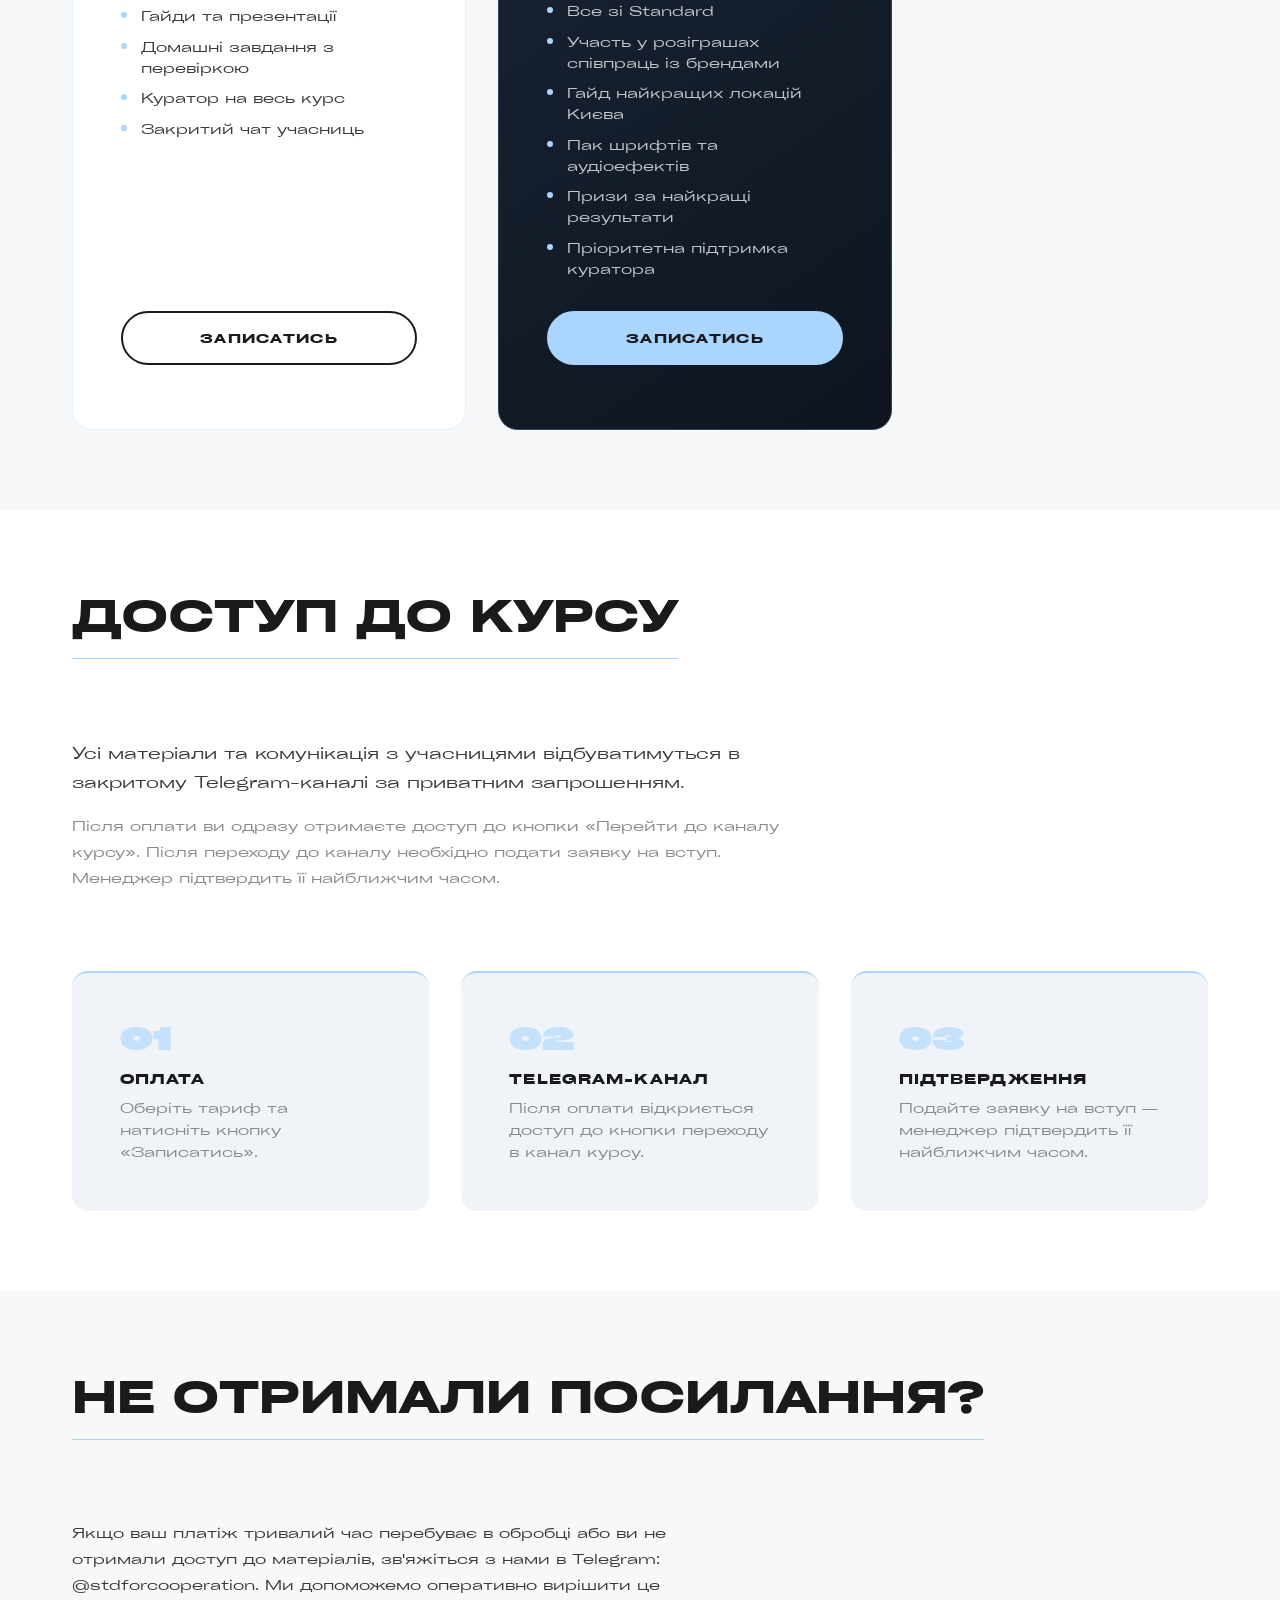
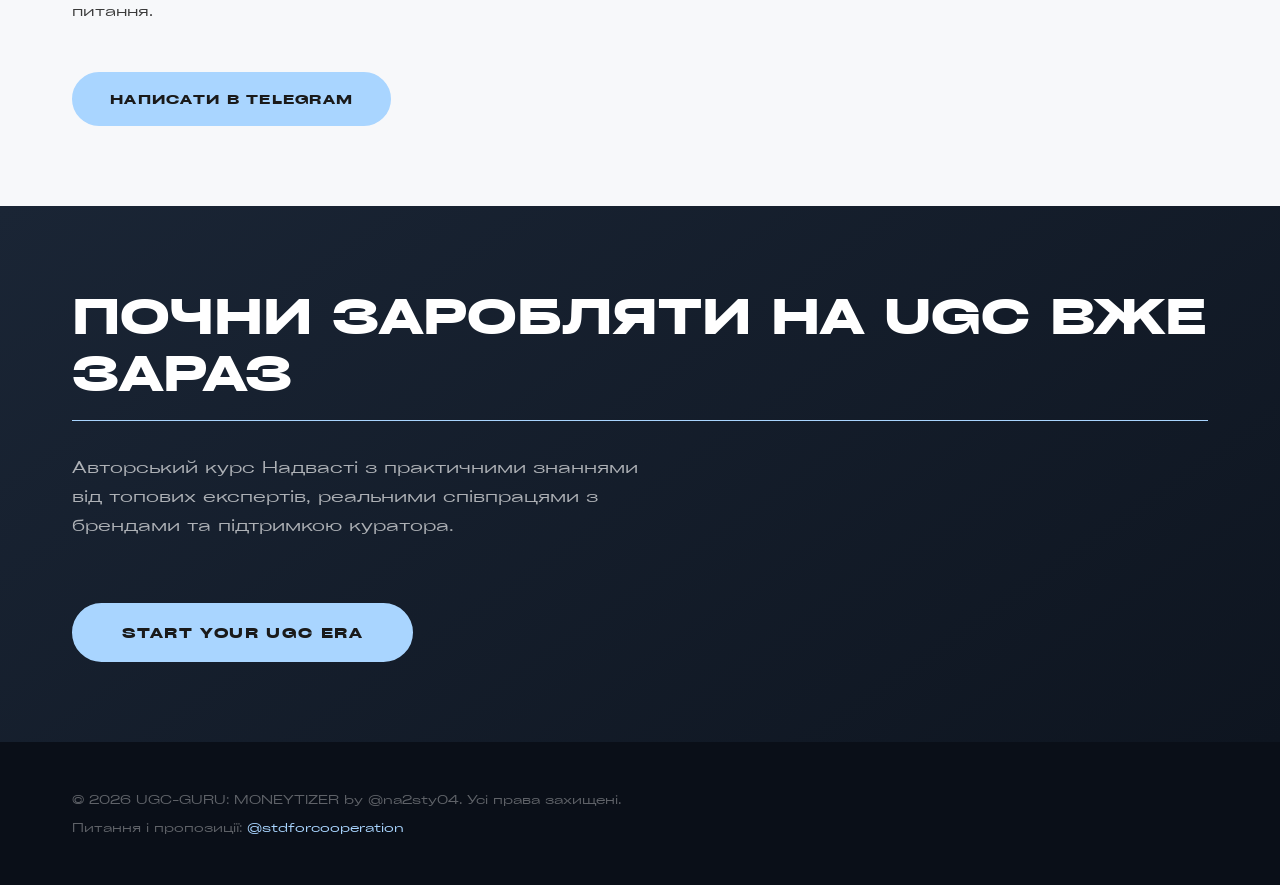
==== commit 57b8ecb7: "Add 044garden logo, tighten logo crops, fix partner card layout - Add logo-044garden.png from provid" ====
--- a/index.html
+++ b/index.html
@@ -147,11 +147,11 @@
                         <div class="partner-logo-wrap">
                             <img src="images/logo-sportavenue.png" alt="044 SPORT AVENUE" class="partner-logo-img">
                         </div>
-                        <p class="partner-handle">044 SPORT AVENUE</p>
-                    </div>
-                    <div class="partner-card partner-card--azure partner-card--last">
-                        <div class="partner-logo-wrap partner-logo-text-wrap">
-                            <span class="partner-logo-text">044<br>GARDEN</span>
+                        <p class="partner-handle">044 SPORT<br>AVENUE</p>
+                    </div>
+                    <div class="partner-card partner-card--white partner-card--last">
+                        <div class="partner-logo-wrap">
+                            <img class="partner-logo-img" src="images/logo-044garden.png" alt="044GARDEN">
                         </div>
                         <p class="partner-handle">044GARDEN</p>
                     </div>
--- a/styles.css
+++ b/styles.css
@@ -348,7 +348,7 @@
     width: 100%;
     height: 100%;
     object-fit: cover;
-    object-position: center 15%;
+    object-position: center center;
 }
 .expert-name {
     font-size: 0.875rem;
@@ -402,12 +402,9 @@
     width: 100px;
     height: 100px;
     border-radius: 50%;
+    overflow: hidden;
     background: rgba(255,255,255,0.55);
     backdrop-filter: blur(8px);
-    display: flex;
-    align-items: center;
-    justify-content: center;
-    padding: 0.75rem;
 }
 .partner-card--dark .partner-logo-wrap { background: rgba(255,255,255,0.12); }
 .partner-logo-img { width: 100%; height: 100%; object-fit: cover; border-radius: 50%; }
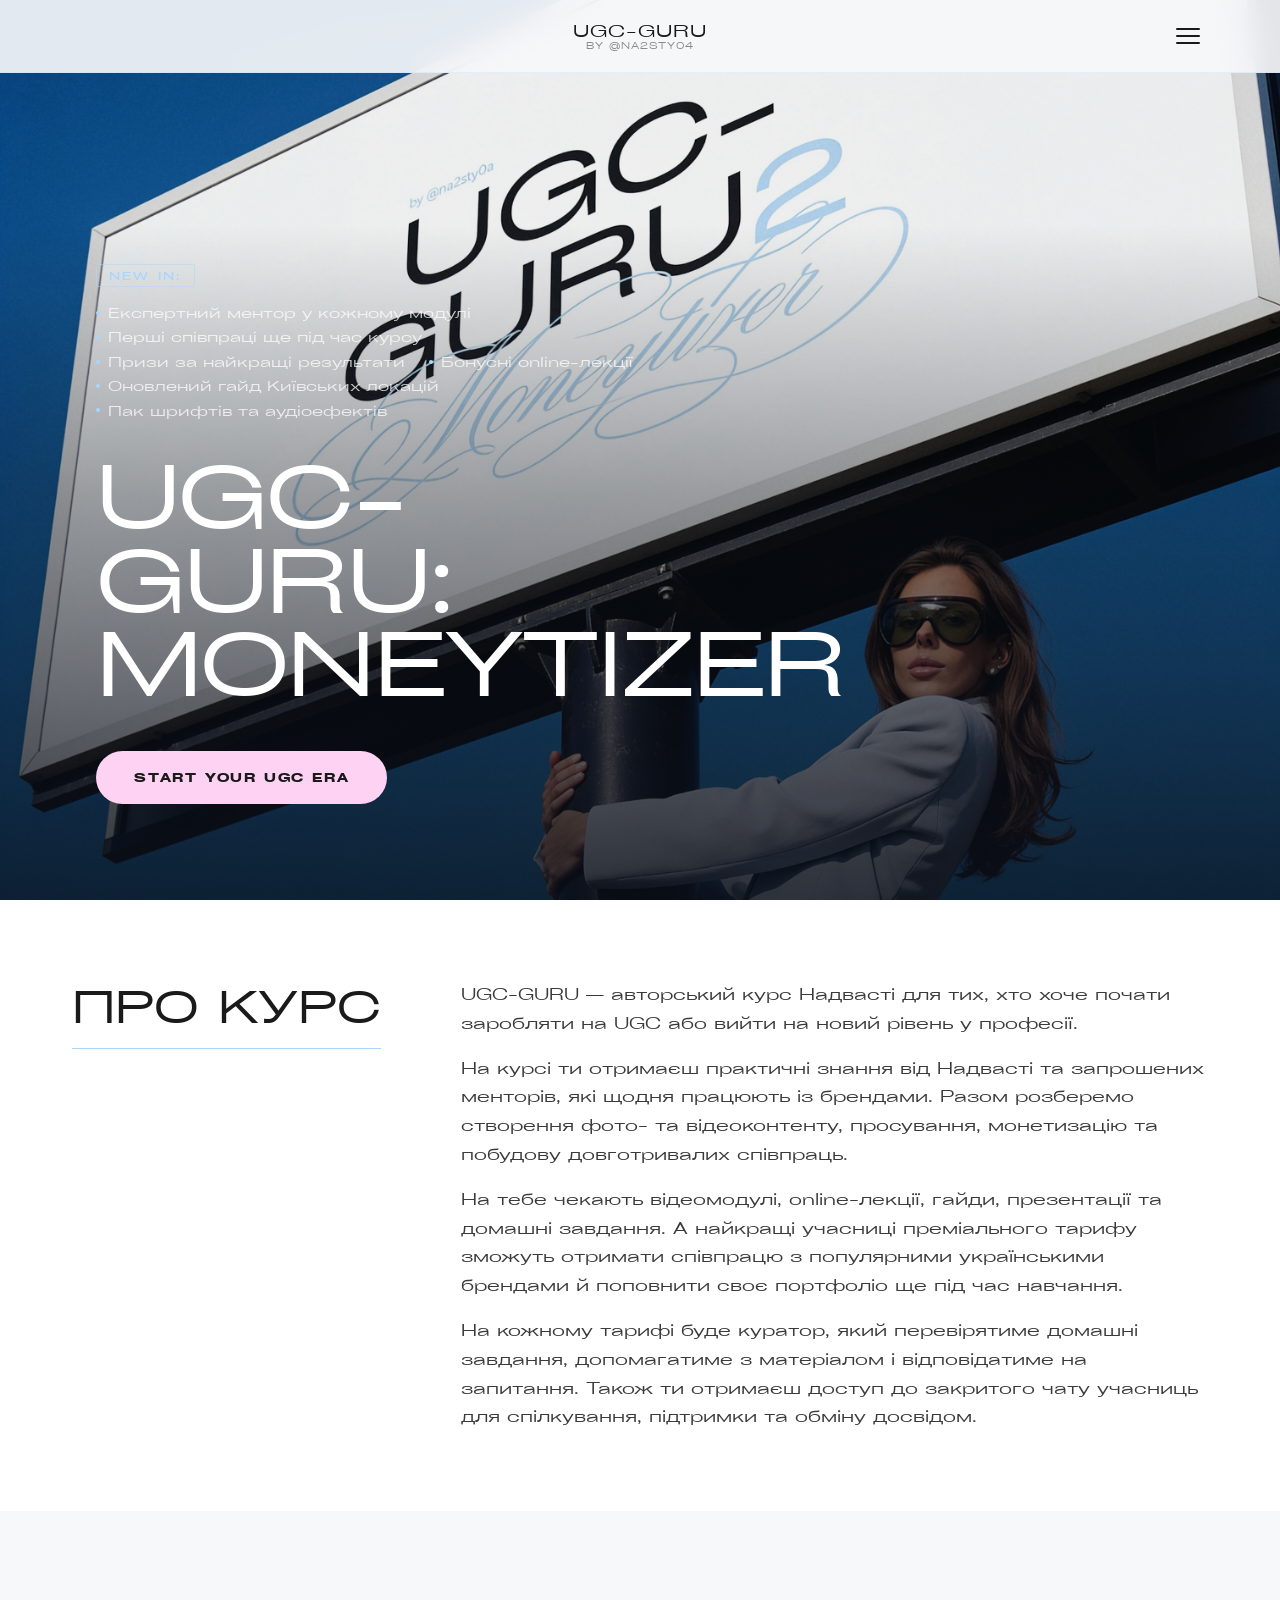
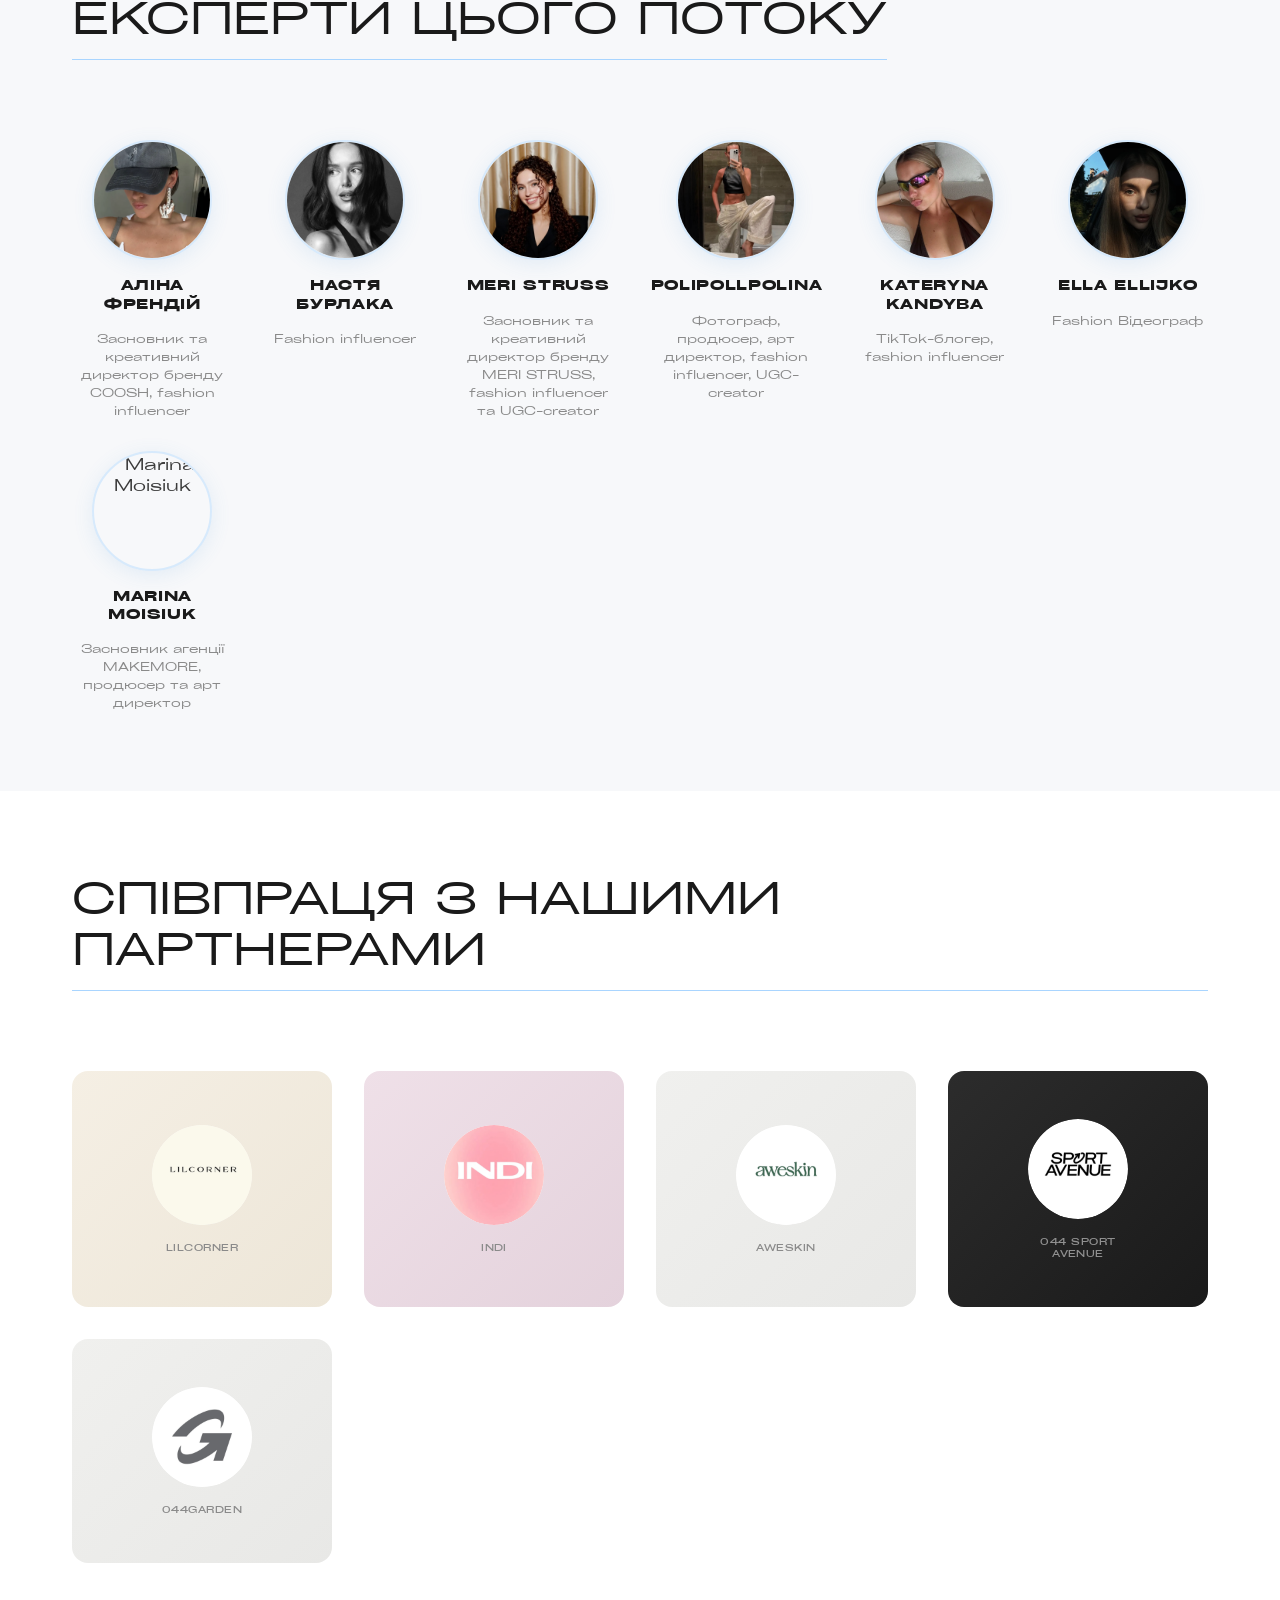
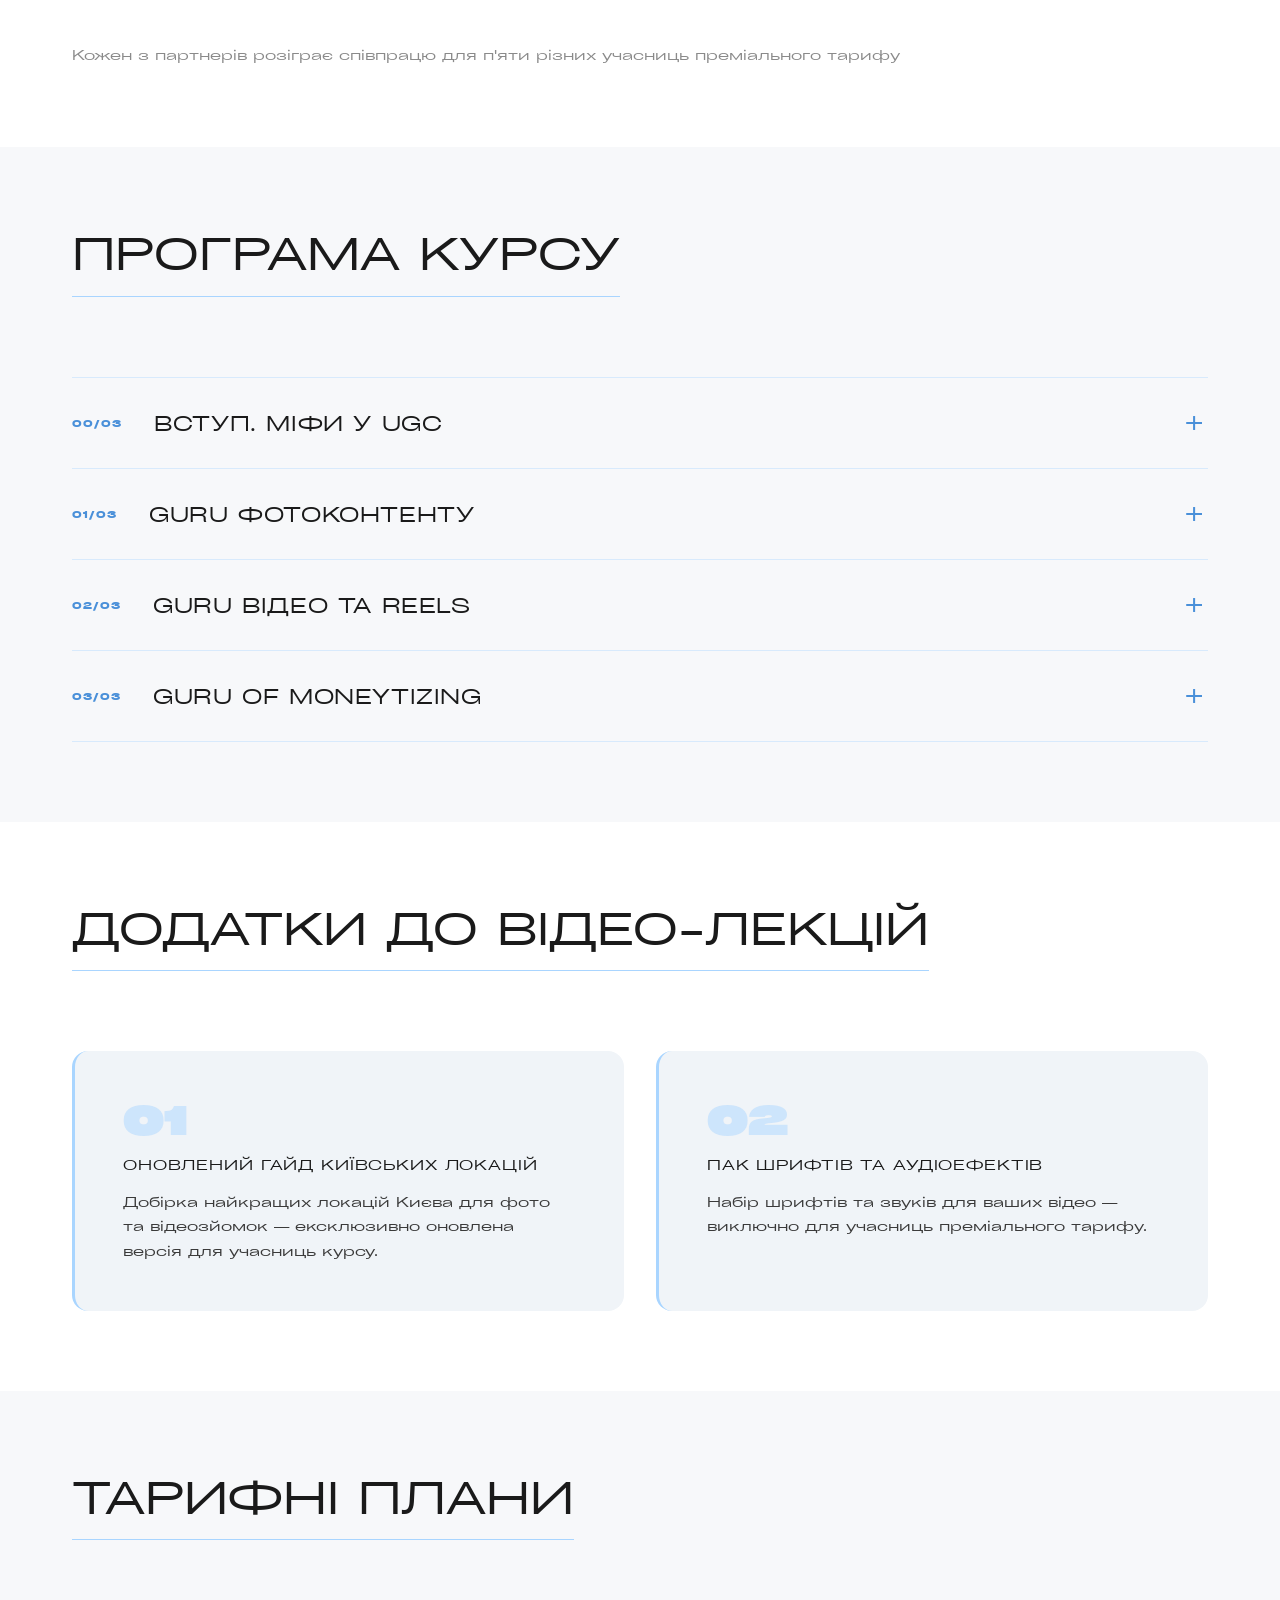
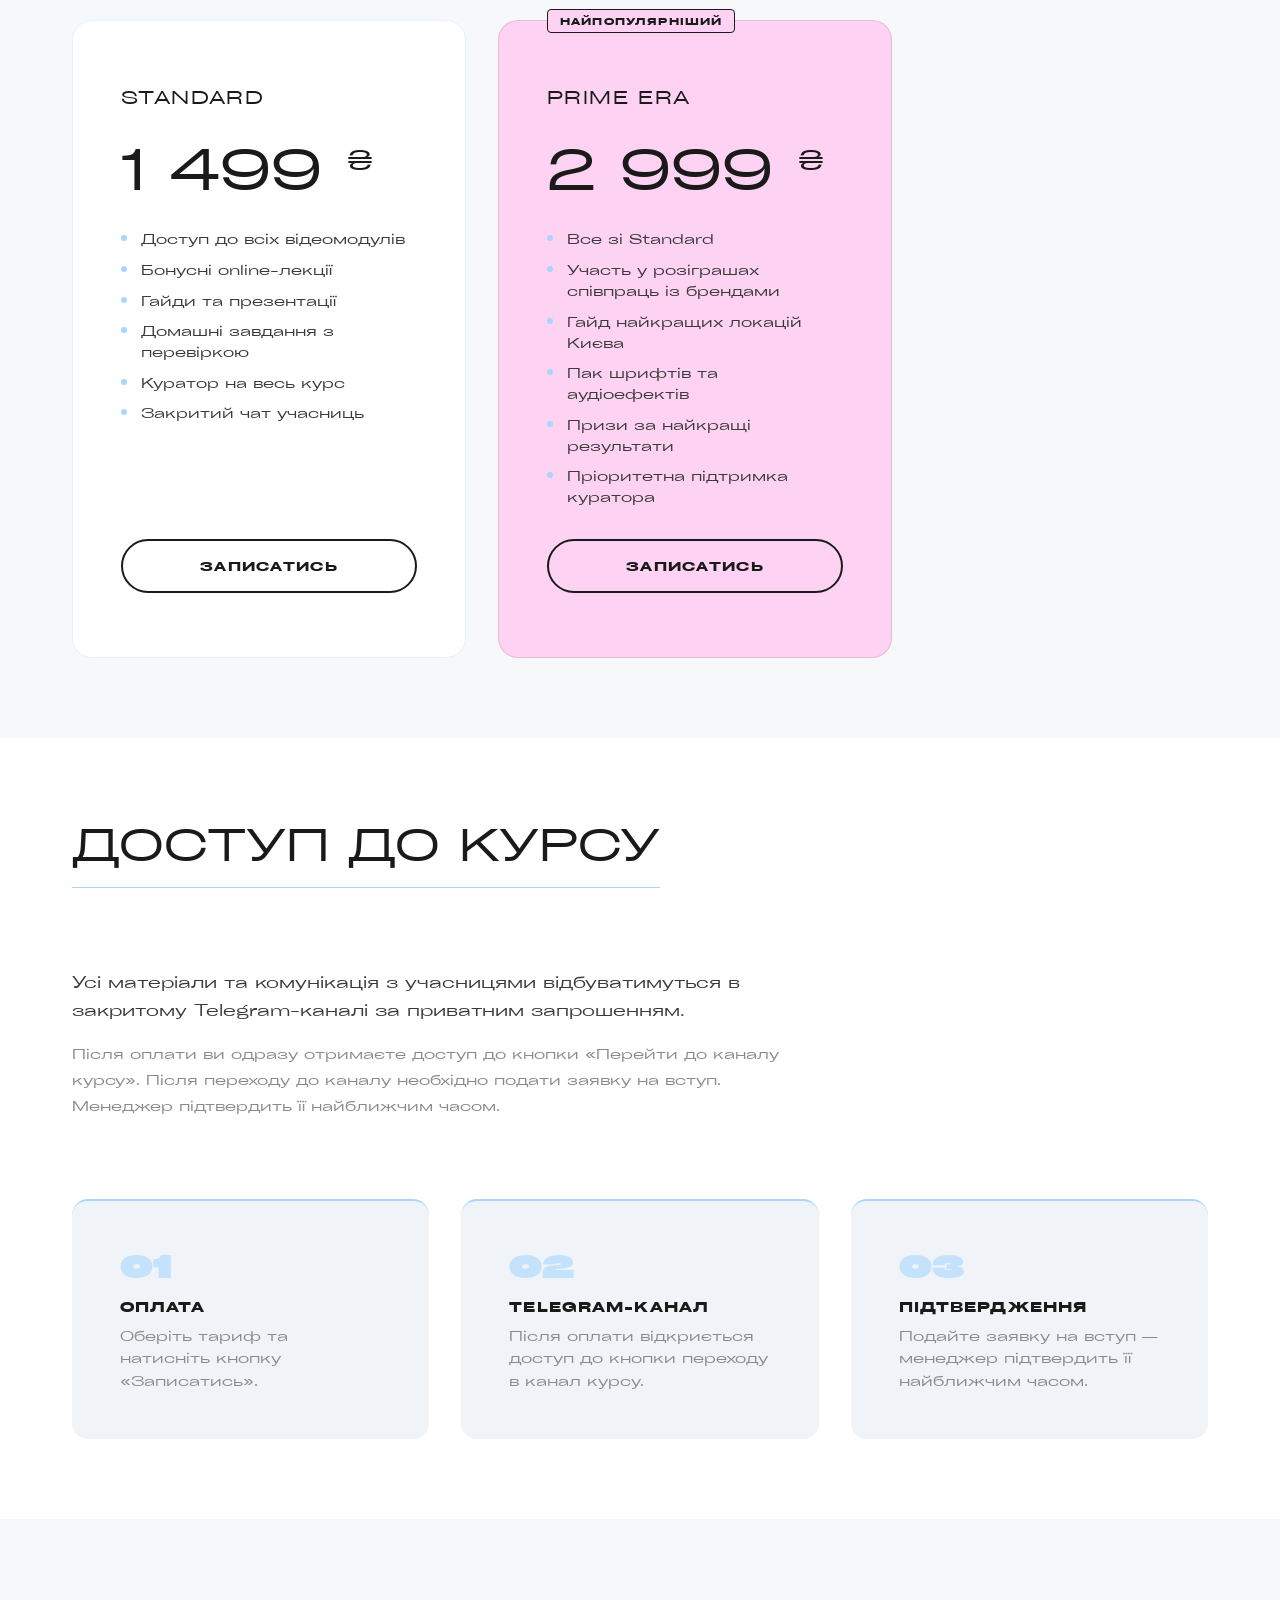
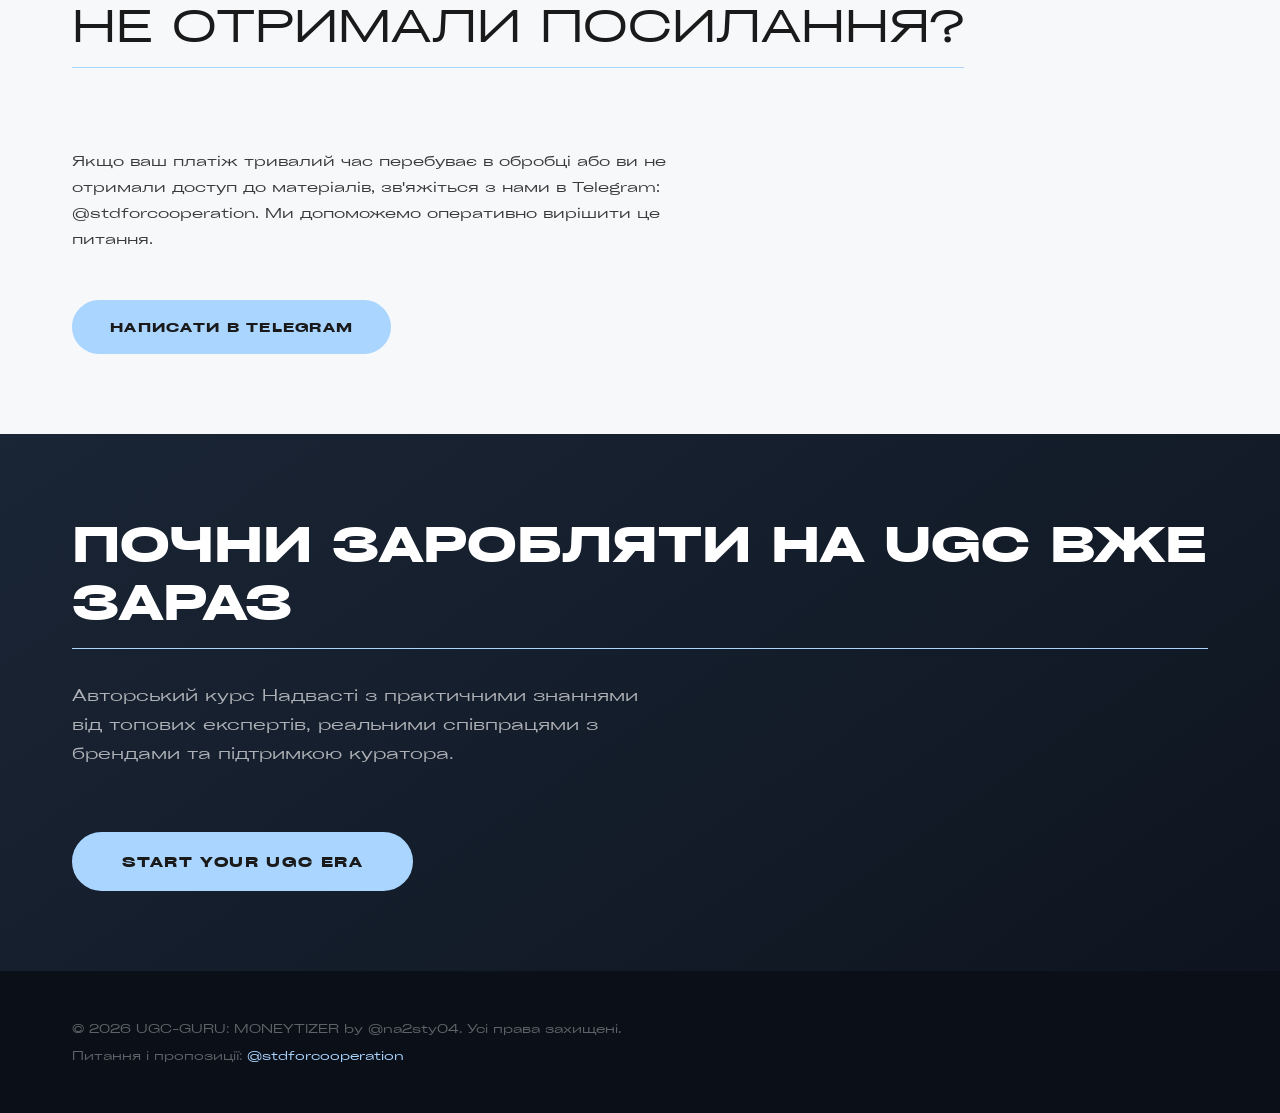
==== commit 1ba48e94: "Add Marina Moisiuk expert card New 7th mentor: photo from polipollpolina original, title "Засновник " ====
--- a/index.html
+++ b/index.html
@@ -116,6 +116,13 @@
                         <h3 class="expert-name">Ella Ellijko</h3>
                         <p class="expert-title">Fashion Відеограф</p>
                     </div>
+                    <div class="expert-card">
+                        <div class="expert-photo-wrap">
+                            <img src="images/expert-marina.png" alt="Marina Moisiuk" class="expert-photo">
+                        </div>
+                        <h3 class="expert-name">Marina Moisiuk</h3>
+                        <p class="expert-title">Засновник агенції MAKEMORE, продюсер та арт директор</p>
+                    </div>
                 </div>
             </div>
         </section>
--- a/styles.css
+++ b/styles.css
@@ -72,12 +72,20 @@
     height: 72px;
     display: flex;
     align-items: center;
-    justify-content: space-between;
-}
-.logo { display: flex; flex-direction: column; }
+    justify-content: flex-end;
+    position: relative;
+}
+.logo {
+    display: flex;
+    flex-direction: column;
+    align-items: center;
+    position: absolute;
+    left: 50%;
+    transform: translateX(-50%);
+}
 .logo-title {
     font-size: 1.05rem;
-    font-weight: 800;
+    font-weight: 400;
     letter-spacing: 0.06em;
     text-transform: uppercase;
     color: var(--text-dark);
@@ -140,7 +148,7 @@
 .nav-menu.open { transform: translateX(0); }
 .nav-menu a {
     font-size: 0.875rem;
-    font-weight: 700;
+    font-weight: 400;
     letter-spacing: 0.1em;
     text-transform: uppercase;
     color: var(--text-dark);
@@ -183,13 +191,13 @@
 }
 .cta-btn-secondary:hover { background: var(--text-dark); color: #fff; }
 .cta-btn-hero {
-    background: rgba(255,255,255,0.95);
+    background: #FED2F3;
     color: var(--text-dark);
     border: 2px solid transparent;
     font-size: 0.75rem;
     letter-spacing: 0.15em;
 }
-.cta-btn-hero:hover { background: var(--azure); }
+.cta-btn-hero:hover { background: #fbbde9; }
 .cta-btn-large { padding: 1.125rem 3rem; font-size: 0.875rem; }
 
 /* ─── Sections ───────────────────────────────────────────────── */
@@ -201,7 +209,7 @@
 }
 .section-title {
     font-size: clamp(1.75rem, 4vw, 2.75rem);
-    font-weight: 700;
+    font-weight: 400;
     text-transform: uppercase;
     color: var(--text-dark);
     margin-bottom: var(--space-2xl);
@@ -247,12 +255,16 @@
     width: 100%;
 }
 .hero-badge {
-    font-size: 0.65rem;
-    font-weight: 700;
+    display: inline-block;
+    font-size: 0.55rem;
+    font-weight: 500;
     letter-spacing: 0.2em;
     text-transform: uppercase;
     color: var(--azure);
-    margin-bottom: var(--space-xs);
+    margin-bottom: var(--space-sm);
+    padding: 3px 12px;
+    border: 0.5px solid rgba(169, 213, 255, 0.5);
+    border-radius: 2px;
 }
 .hero-new-list {
     margin-bottom: var(--space-md);
@@ -261,8 +273,8 @@
     gap: 0.3rem;
 }
 .hero-new-list li {
-    font-size: 0.8rem;
-    color: rgba(255,255,255,0.8);
+    font-size: 0.7rem;
+    color: rgba(255,255,255,0.75);
     display: flex;
     align-items: center;
     gap: 0.5rem;
@@ -278,7 +290,7 @@
 }
 .hero-title {
     font-size: clamp(2.5rem, 8vw, 5.5rem);
-    font-weight: 800;
+    font-weight: 400;
     text-transform: uppercase;
     color: #ffffff;
     line-height: 0.95;
@@ -385,6 +397,7 @@
     display: flex;
     flex-direction: column;
     align-items: center;
+    justify-content: center;
     gap: var(--space-sm);
     min-width: 0;
 }
@@ -405,6 +418,9 @@
     overflow: hidden;
     background: rgba(255,255,255,0.55);
     backdrop-filter: blur(8px);
+    display: flex;
+    align-items: center;
+    justify-content: center;
 }
 .partner-card--dark .partner-logo-wrap { background: rgba(255,255,255,0.12); }
 .partner-logo-img { width: 100%; height: 100%; object-fit: cover; border-radius: 50%; }
@@ -492,7 +508,7 @@
 }
 .module-name {
     font-size: clamp(1rem, 2.5vw, 1.25rem);
-    font-weight: 700;
+    font-weight: 400;
     text-transform: uppercase;
     color: var(--text-dark);
     letter-spacing: 0.03em;
@@ -593,7 +609,7 @@
 }
 .bonus-item h3 {
     font-size: 0.9rem;
-    font-weight: 700;
+    font-weight: 400;
     text-transform: uppercase;
     letter-spacing: 0.06em;
     color: var(--text-dark);
@@ -627,8 +643,8 @@
     gap: var(--space-md);
 }
 .pricing-card--prime {
-    background: linear-gradient(145deg, #1A2535 0%, #0E1520 100%);
-    border-color: rgba(169, 213, 255, 0.2);
+    background: #FED2F3;
+    border-color: rgba(0,0,0,0.1);
 }
 .pricing-tier-badge {
     position: absolute;
@@ -638,26 +654,27 @@
     font-weight: 700;
     letter-spacing: 0.12em;
     text-transform: uppercase;
-    background: var(--azure);
-    color: var(--text-dark);
+    background: #FED2F3;
+    color: var(--text-dark);
+    border: 1px solid var(--text-dark);
     border-radius: 4px;
     padding: 0.25rem 0.75rem;
 }
 .pricing-tier {
     font-size: 1.1rem;
-    font-weight: 800;
+    font-weight: 400;
     text-transform: uppercase;
     letter-spacing: 0.08em;
     color: var(--text-dark);
 }
-.pricing-card--prime .pricing-tier { color: #fff; }
+.pricing-card--prime .pricing-tier { color: var(--text-dark); }
 .pricing-price {
     font-size: clamp(2.5rem, 6vw, 3.5rem);
-    font-weight: 800;
+    font-weight: 400;
     color: var(--text-dark);
     line-height: 1;
 }
-.pricing-card--prime .pricing-price { color: var(--azure); }
+.pricing-card--prime .pricing-price { color: var(--text-dark); }
 .pricing-currency { font-size: 0.5em; vertical-align: super; }
 .pricing-features {
     display: flex;
@@ -672,7 +689,7 @@
     position: relative;
     line-height: 1.5;
 }
-.pricing-card--prime .pricing-features li { color: rgba(255,255,255,0.75); }
+.pricing-card--prime .pricing-features li { color: var(--text-primary); }
 .pricing-features li::before {
     content: '';
     position: absolute;
@@ -684,6 +701,12 @@
     background: var(--azure);
 }
 .pricing-btn { margin-top: auto; width: 100%; display: block; }
+.pricing-card--prime .cta-btn-primary {
+    background: #FED2F3;
+    border-color: var(--text-dark);
+    color: var(--text-dark);
+}
+.pricing-card--prime .cta-btn-primary:hover { background: #fbbde9; border-color: var(--text-dark); }
 @media (min-width: 700px) {
     .pricing-grid { grid-template-columns: 1fr 1fr; }
 }
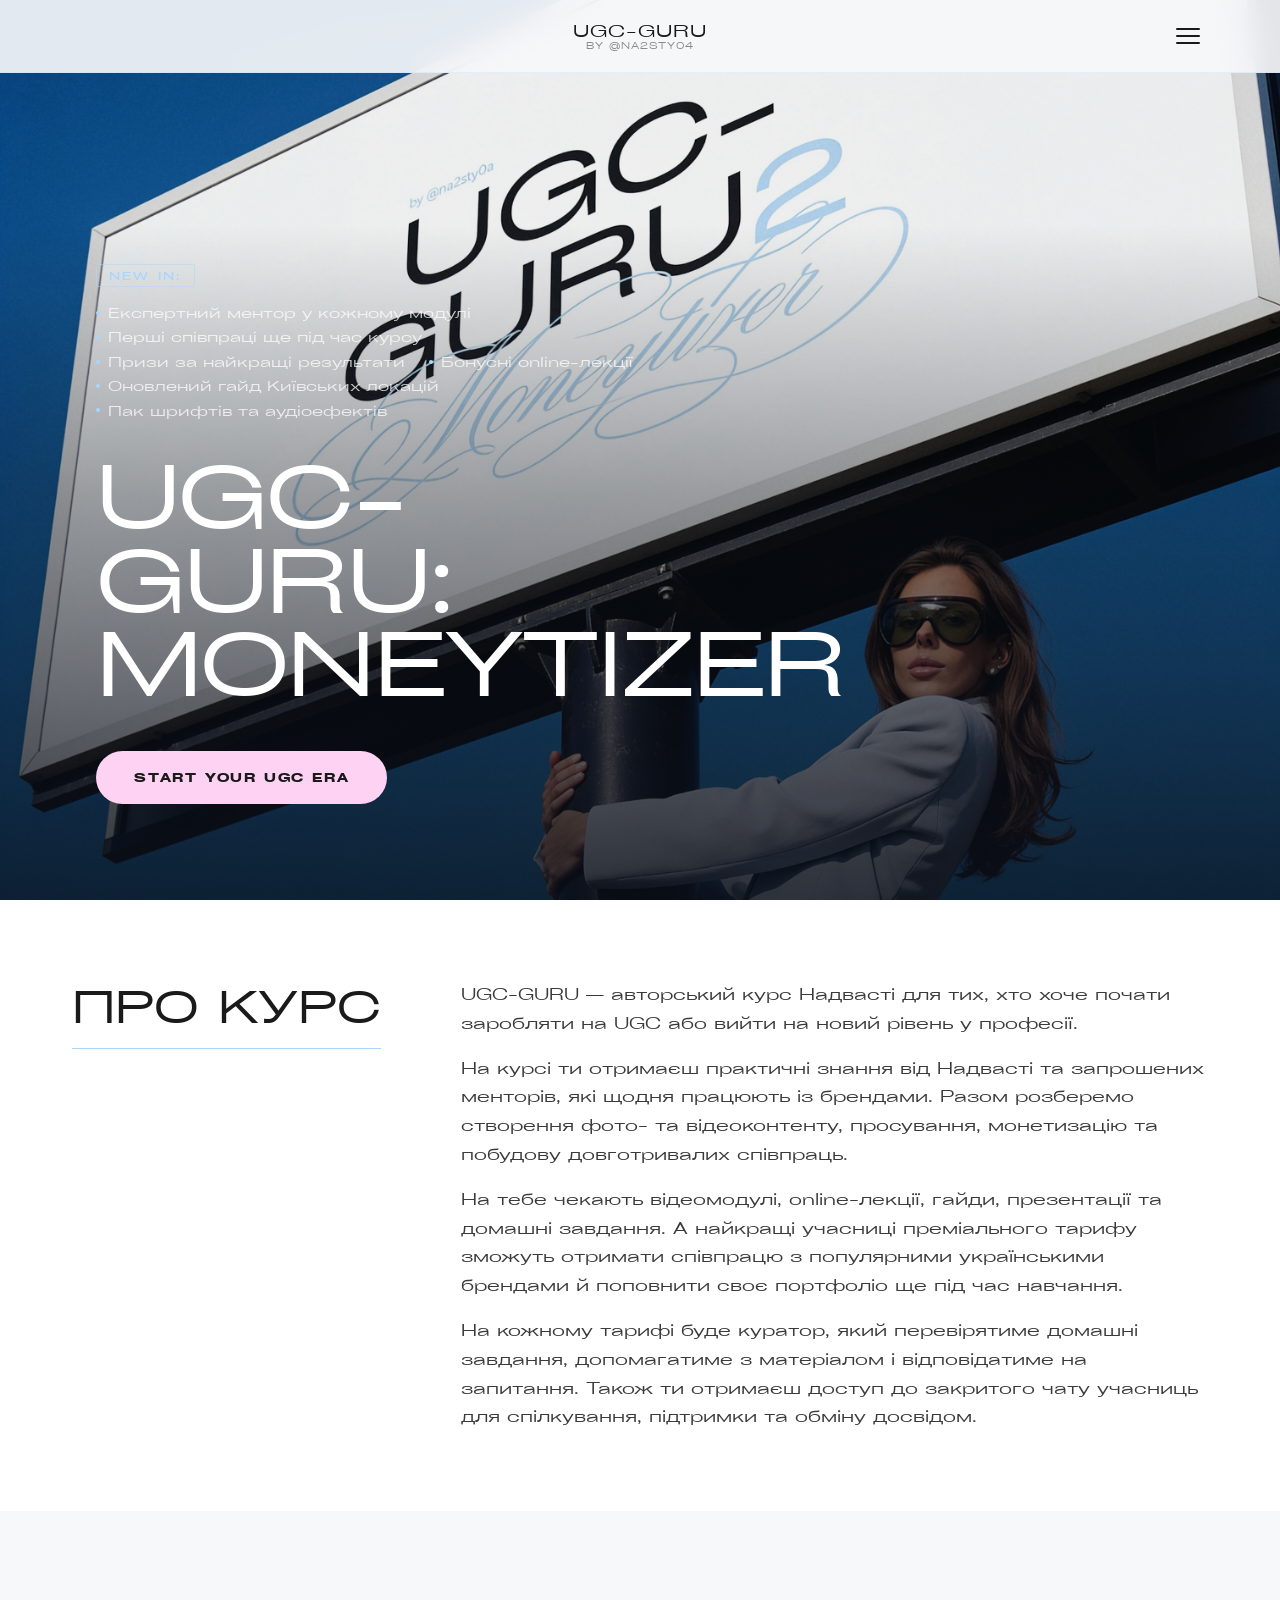
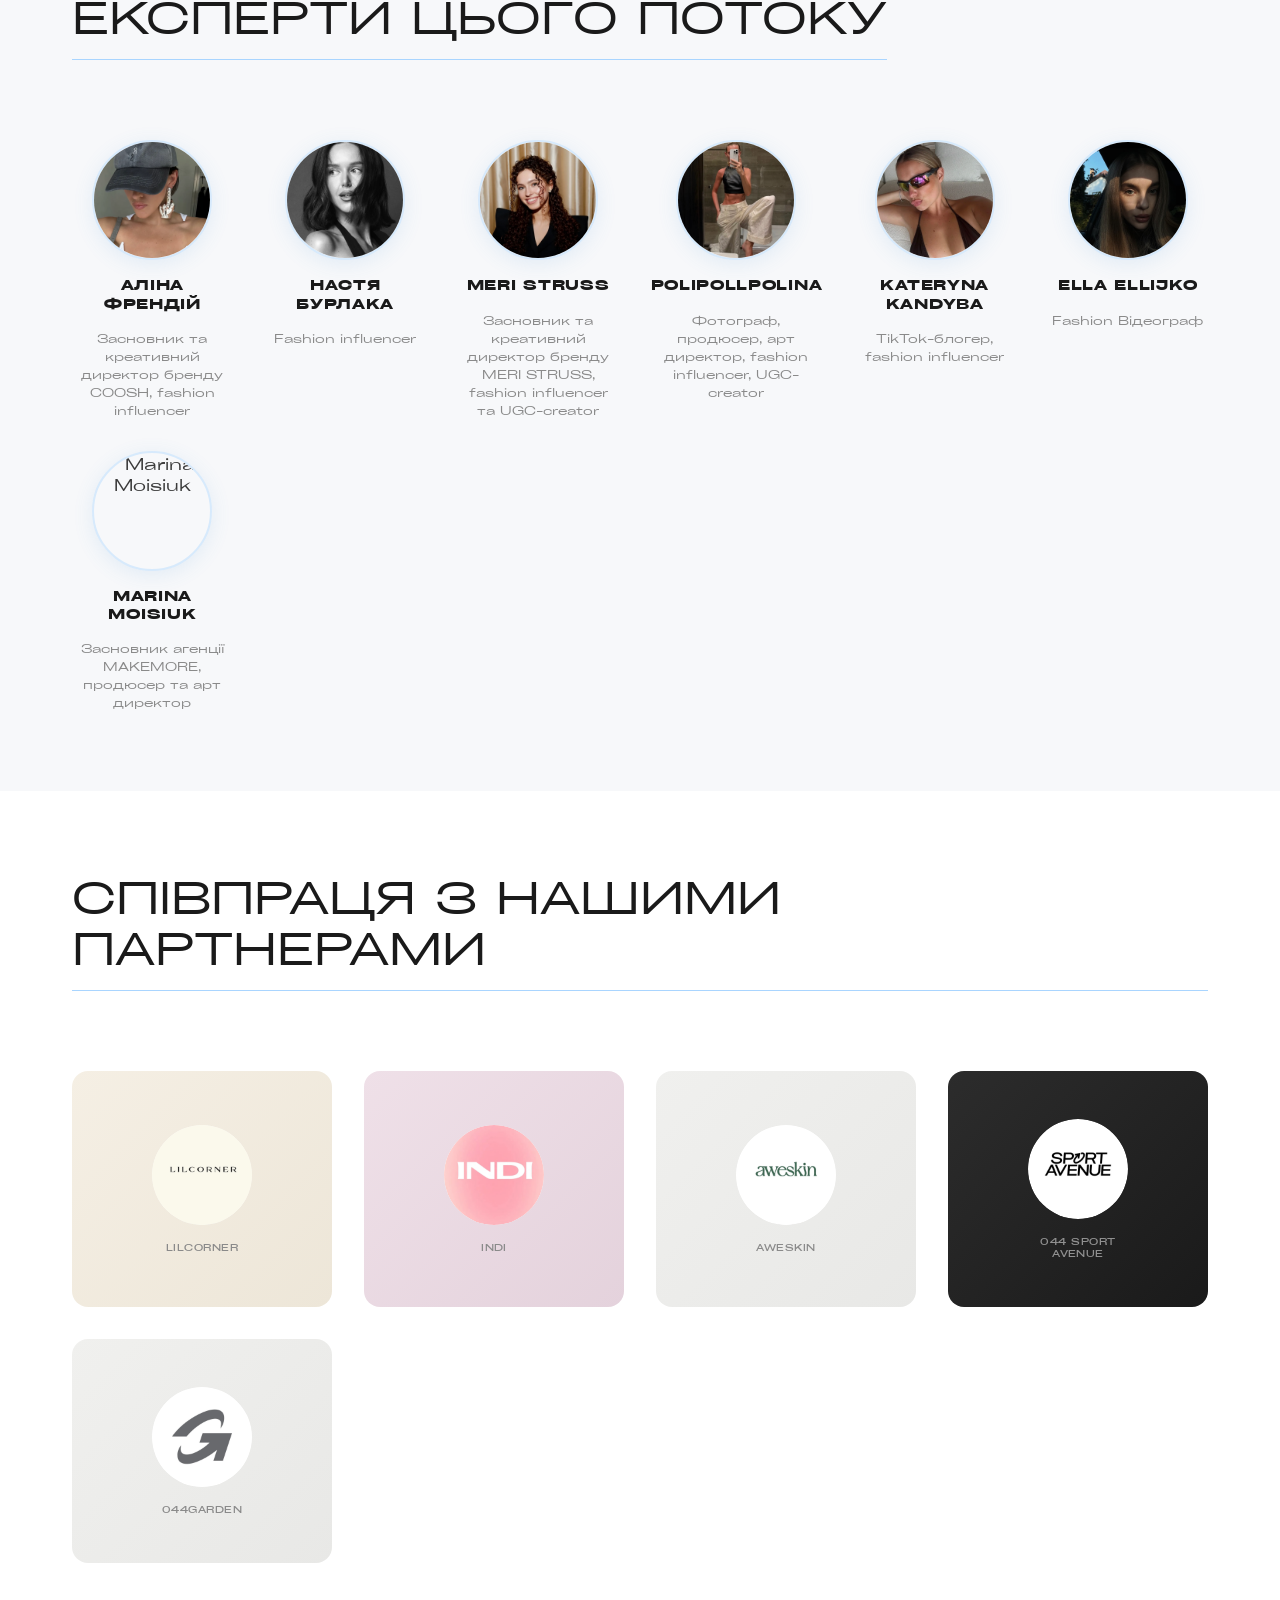
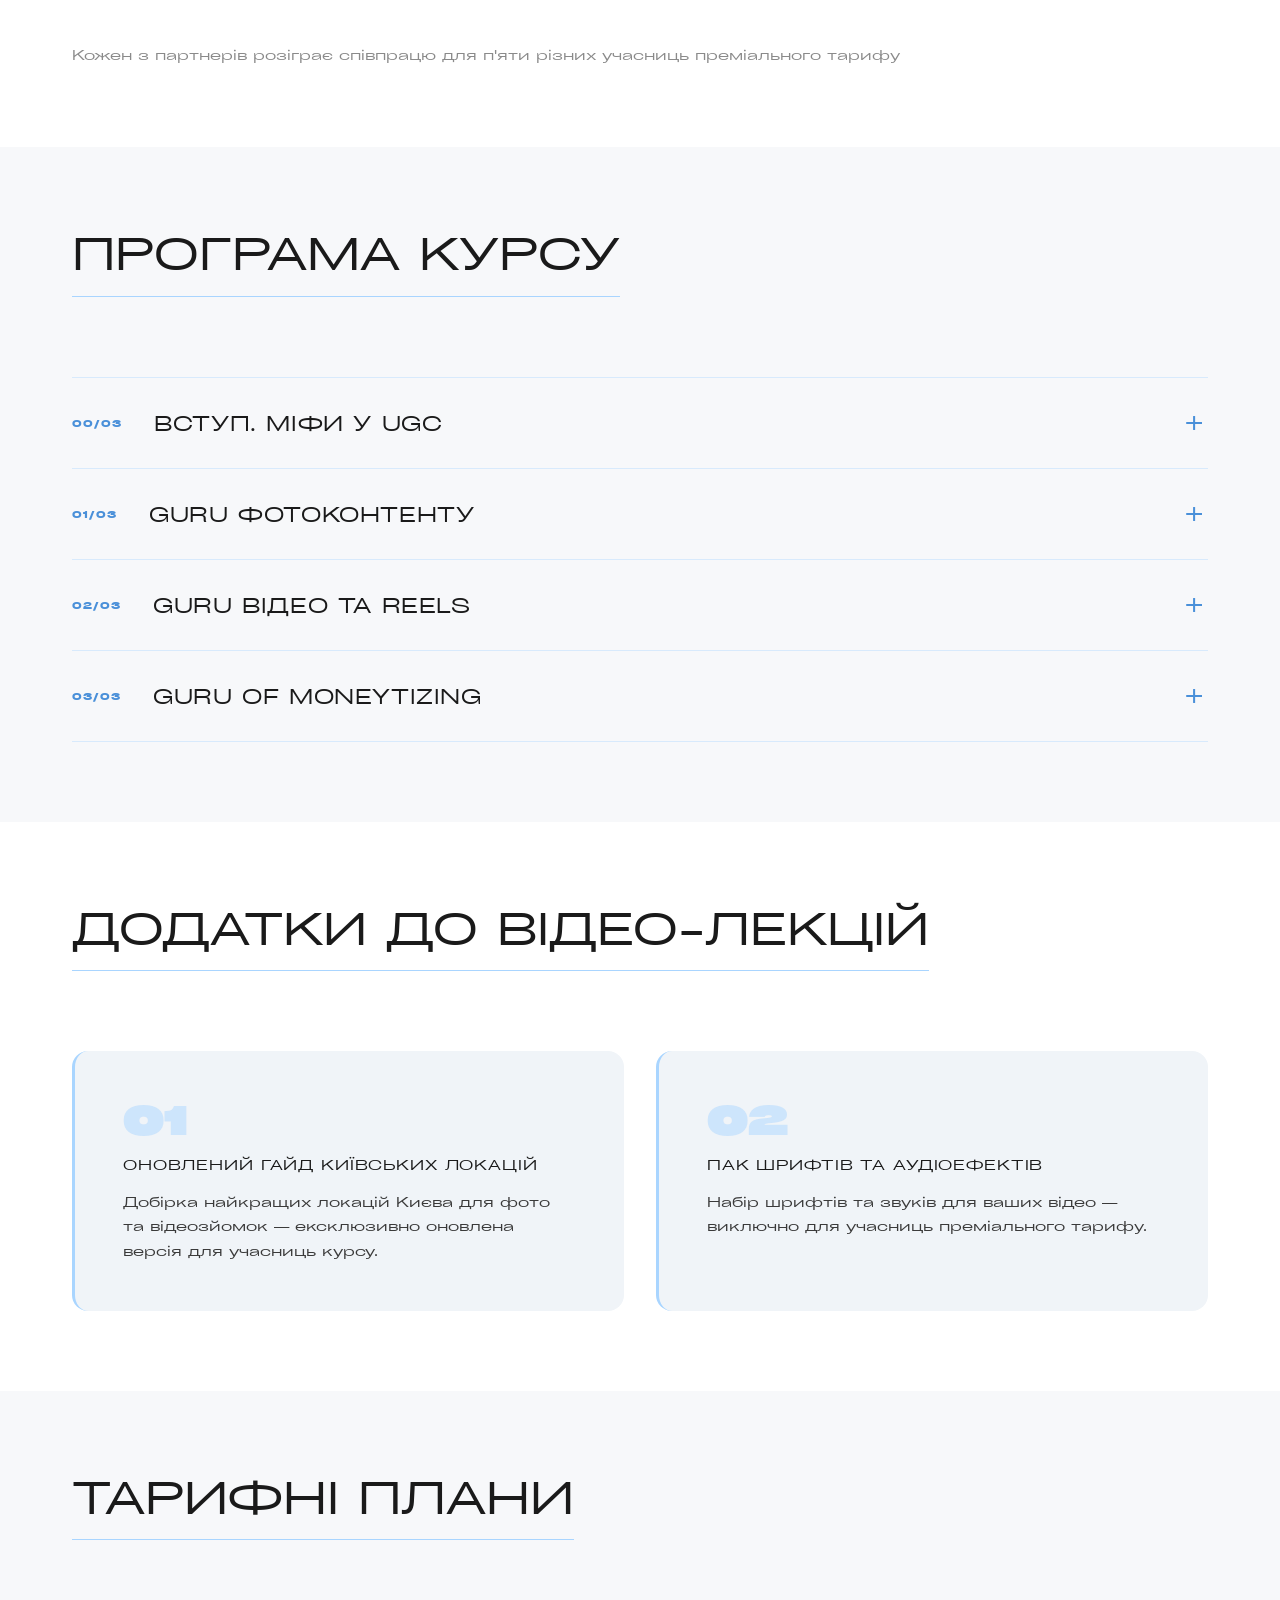
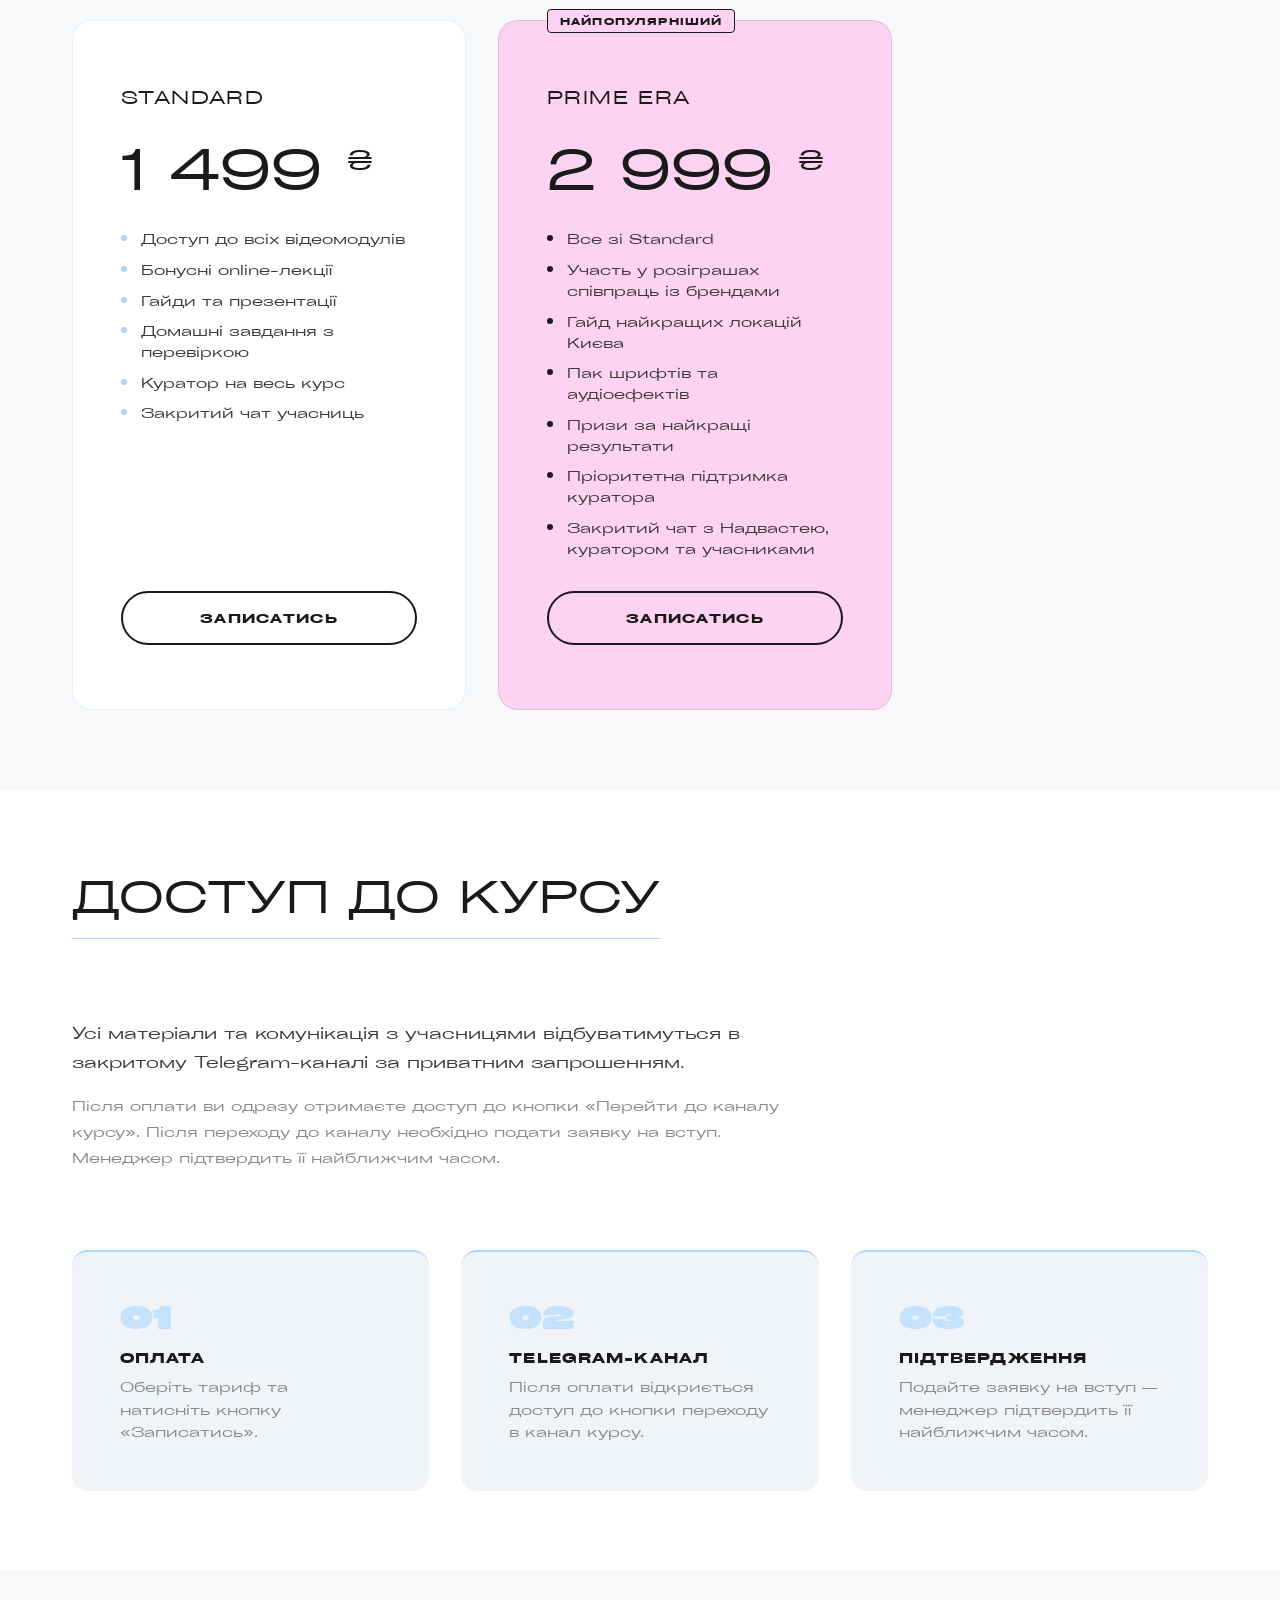
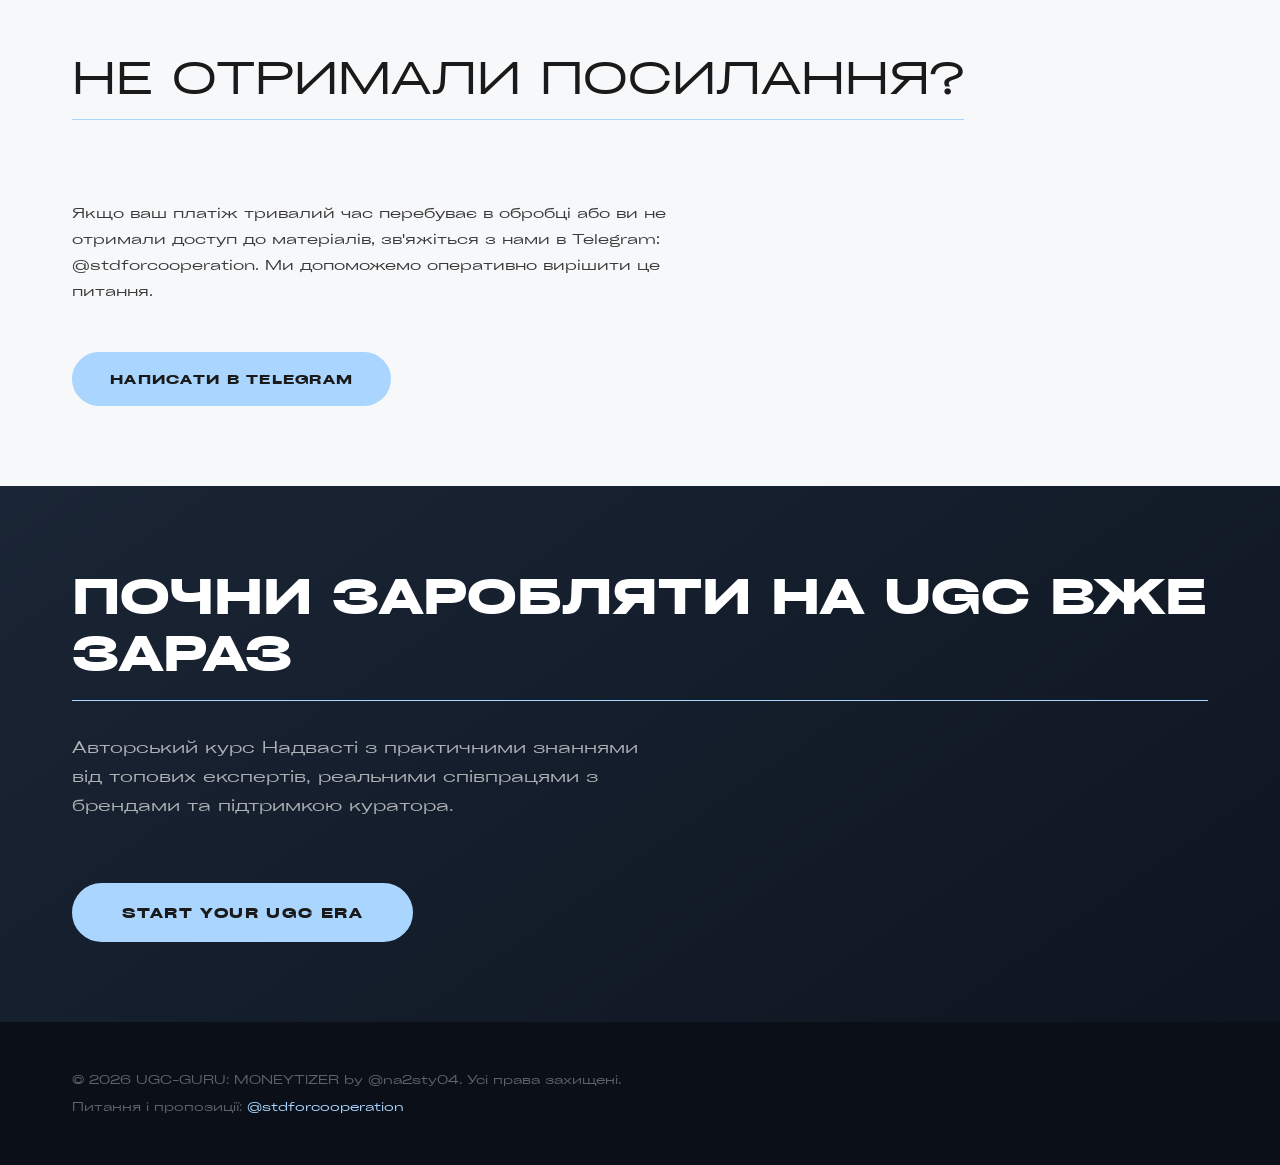
==== commit b2f3c5e1: "Prime ERA: black bullets + add closed chat list item - Bullet dots overridden to black (was azure, u" ====
--- a/index.html
+++ b/index.html
@@ -381,6 +381,7 @@
                             <li>Пак шрифтів та аудіоефектів</li>
                             <li>Призи за найкращі результати</li>
                             <li>Пріоритетна підтримка куратора</li>
+                            <li>Закритий чат з Надвастею, куратором та учасниками</li>
                         </ul>
                         <a href="#" class="cta-btn cta-btn-primary pricing-btn">ЗАПИСАТИСЬ</a>
                     </div>
--- a/styles.css
+++ b/styles.css
@@ -700,6 +700,7 @@
     border-radius: 50%;
     background: var(--azure);
 }
+.pricing-card--prime .pricing-features li::before { background: var(--text-dark); }
 .pricing-btn { margin-top: auto; width: 100%; display: block; }
 .pricing-card--prime .cta-btn-primary {
     background: #FED2F3;
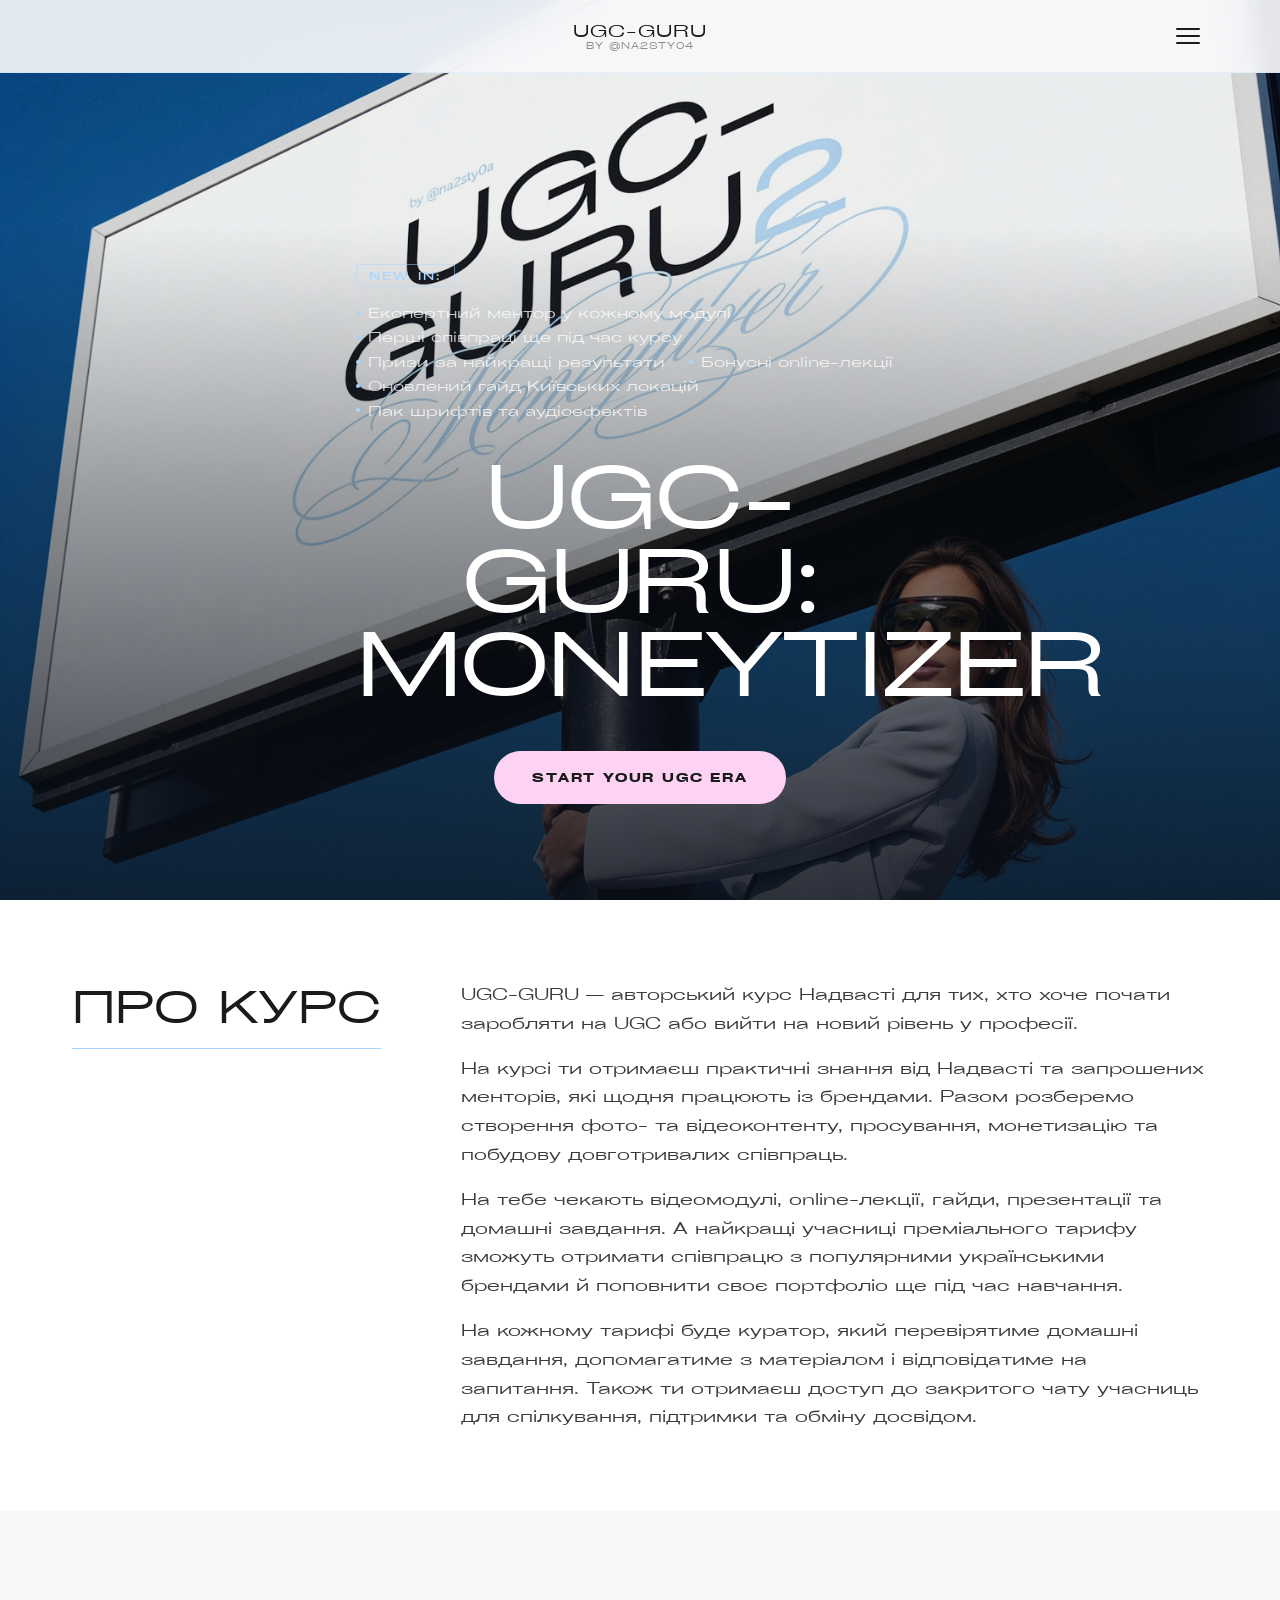
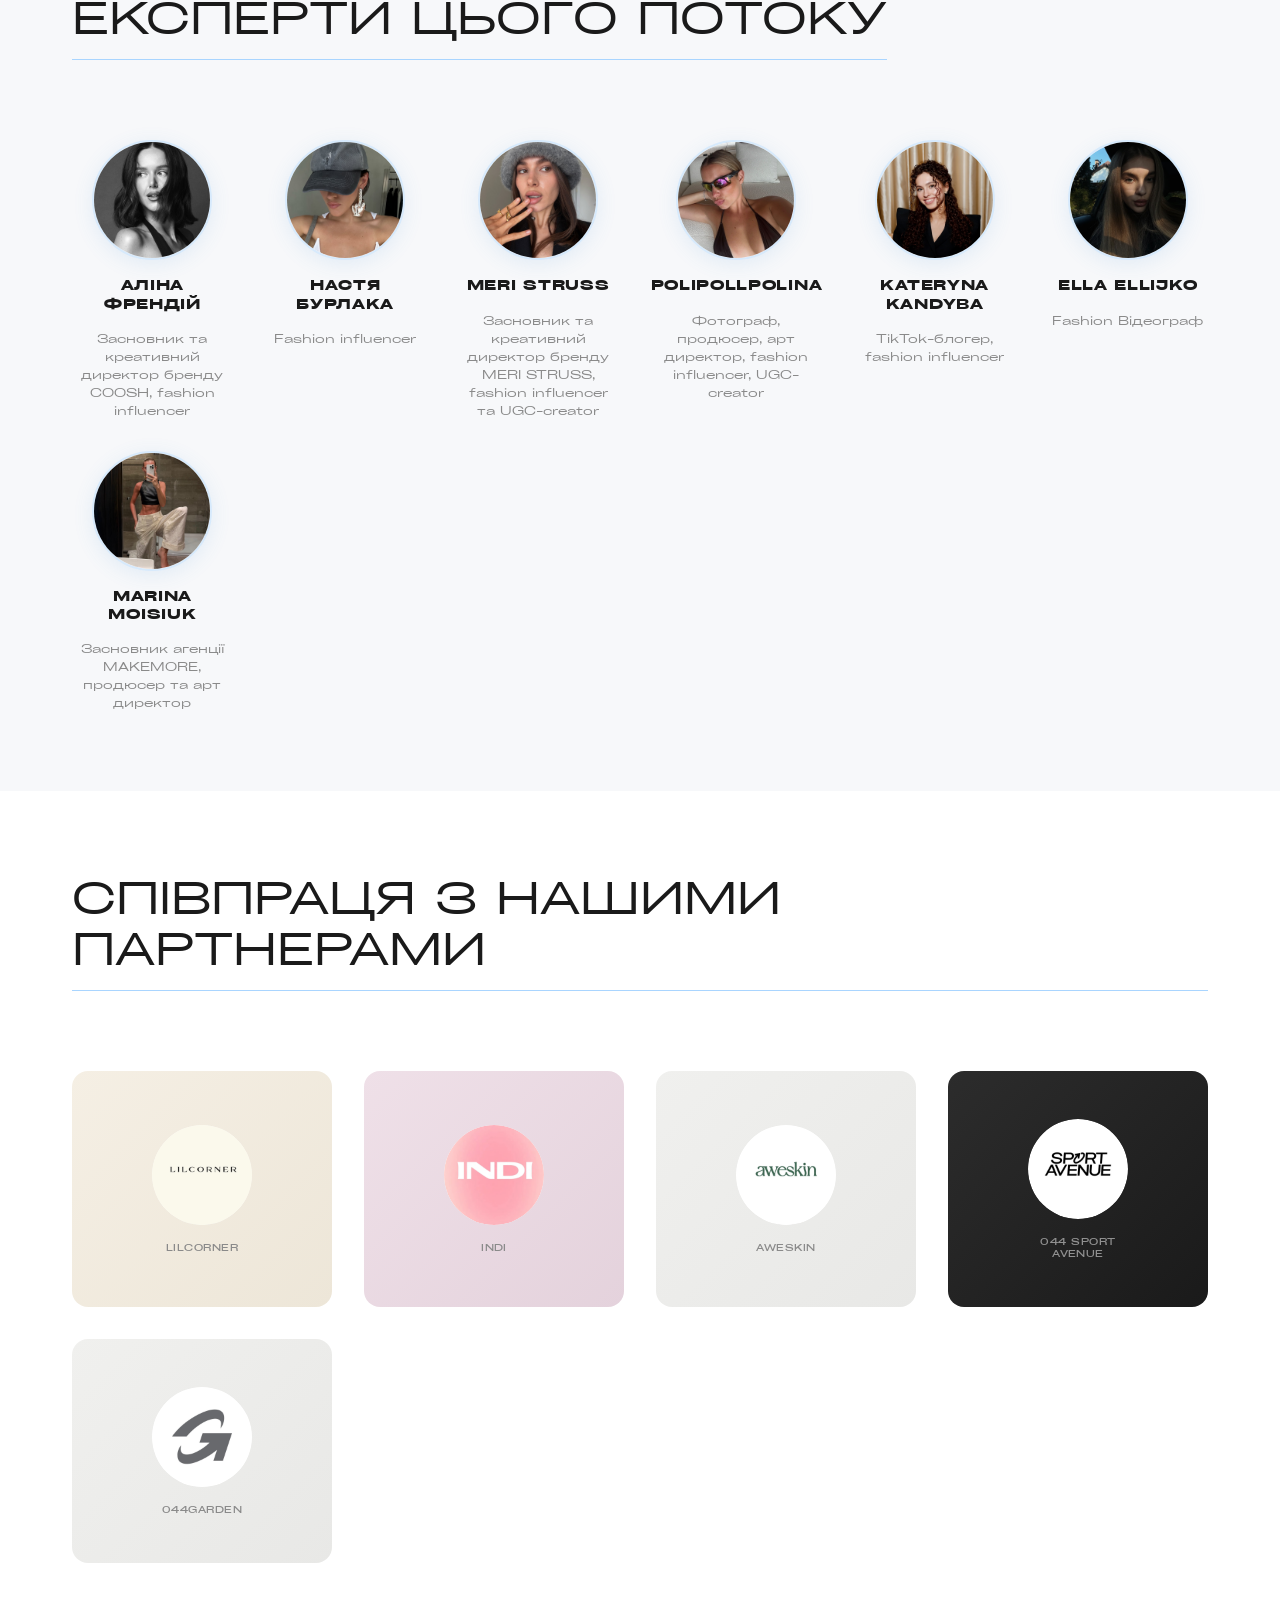
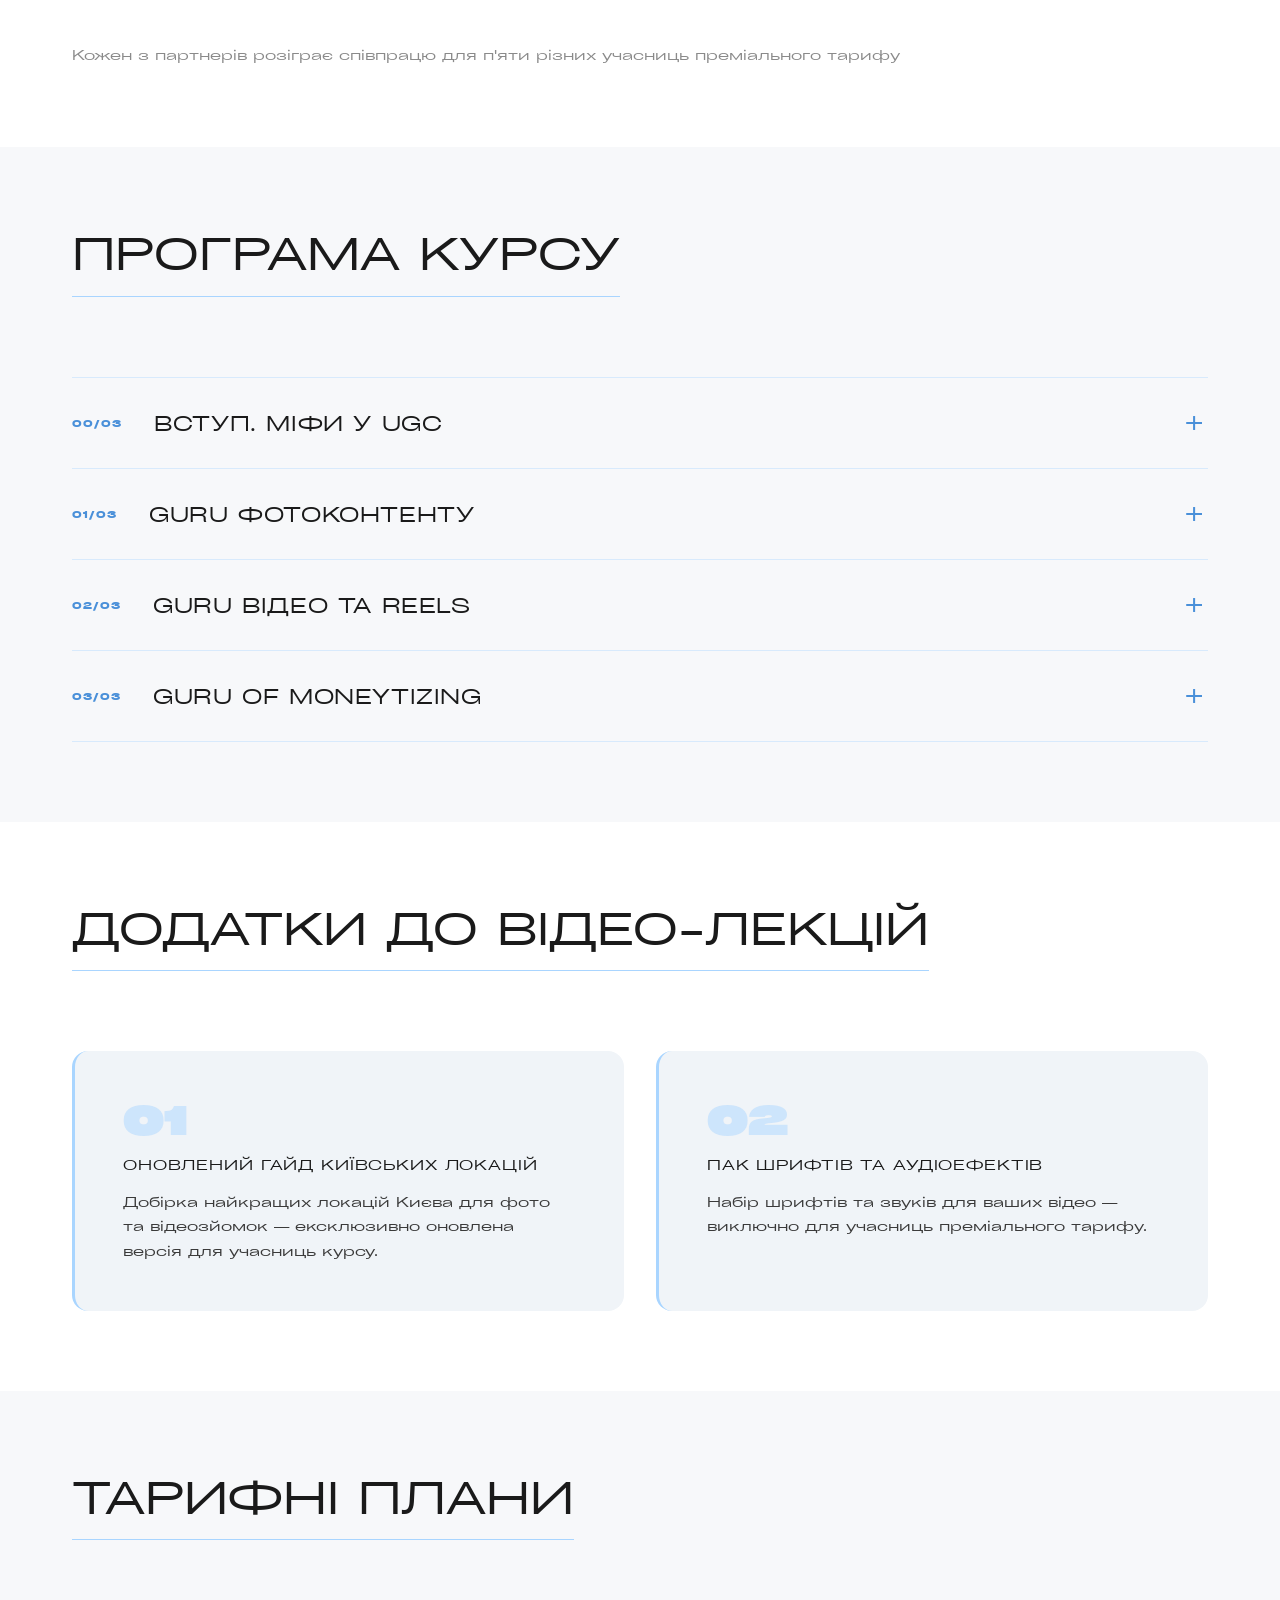
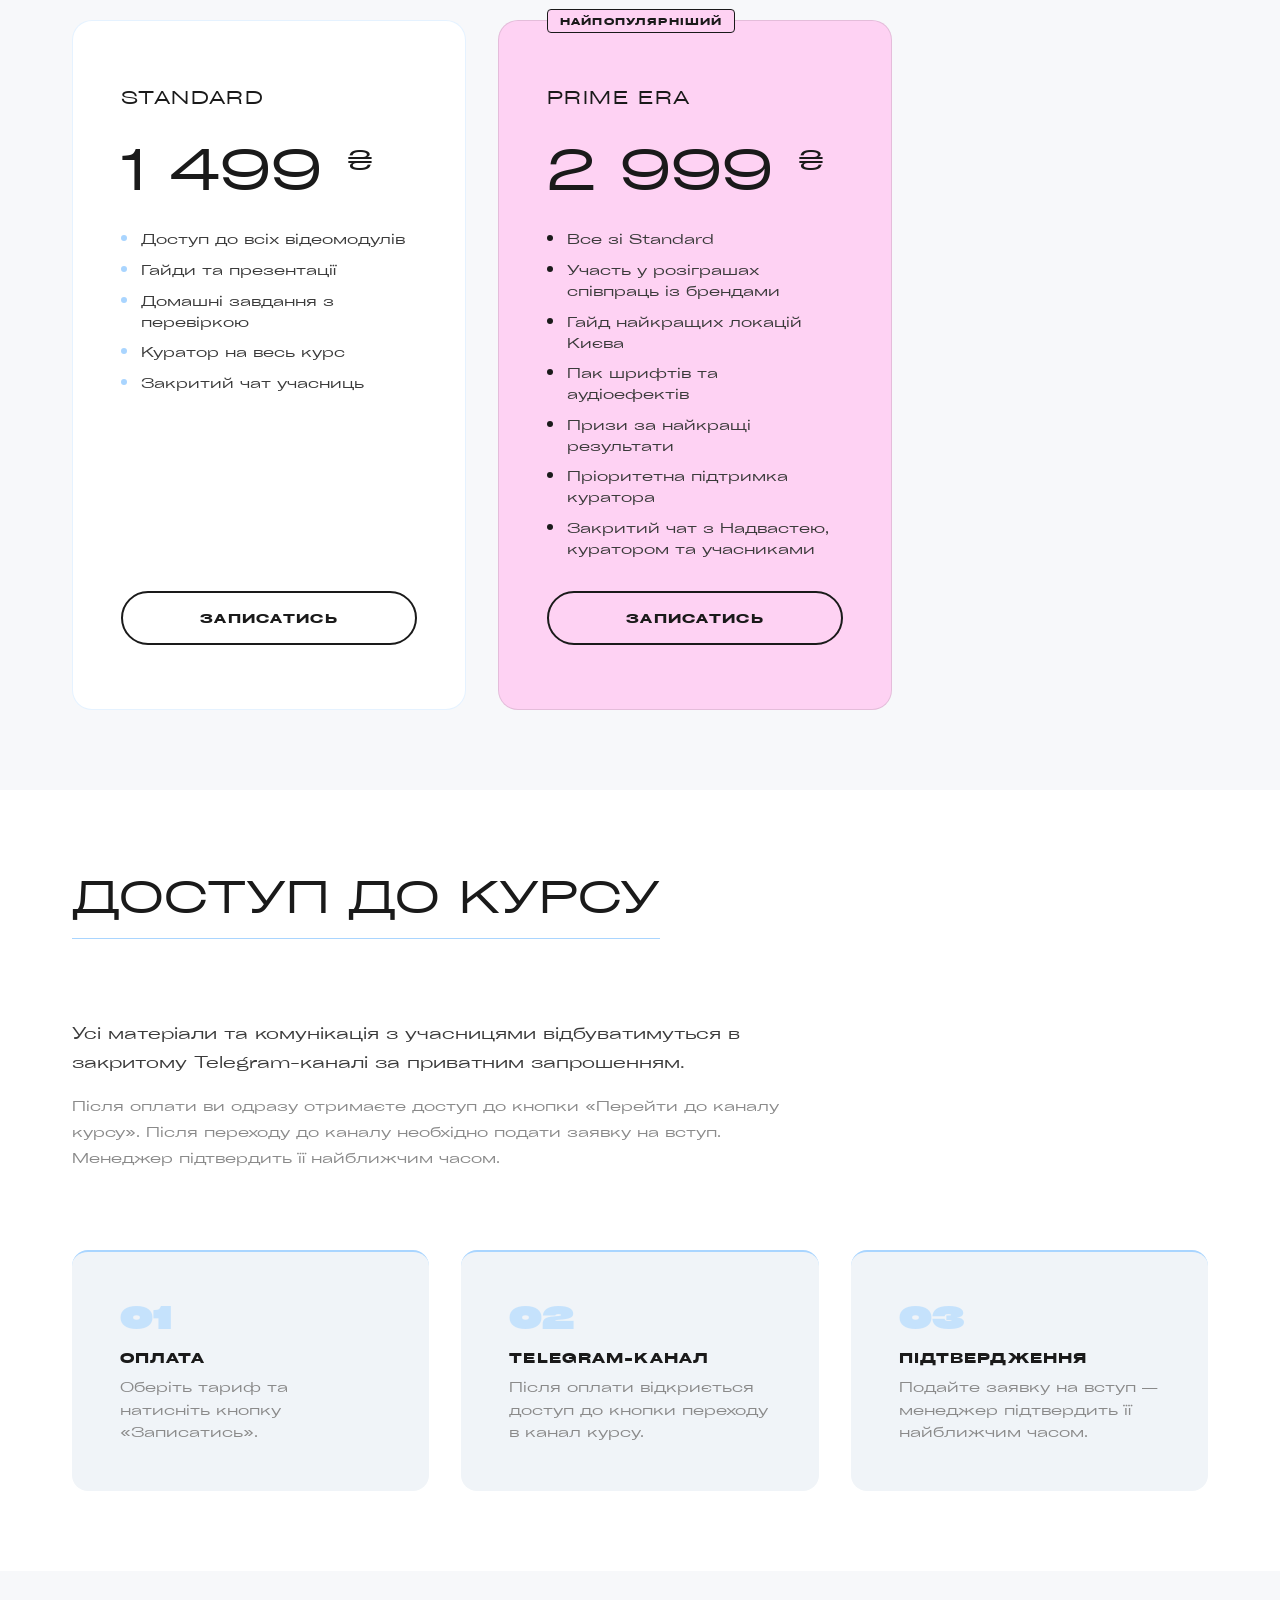
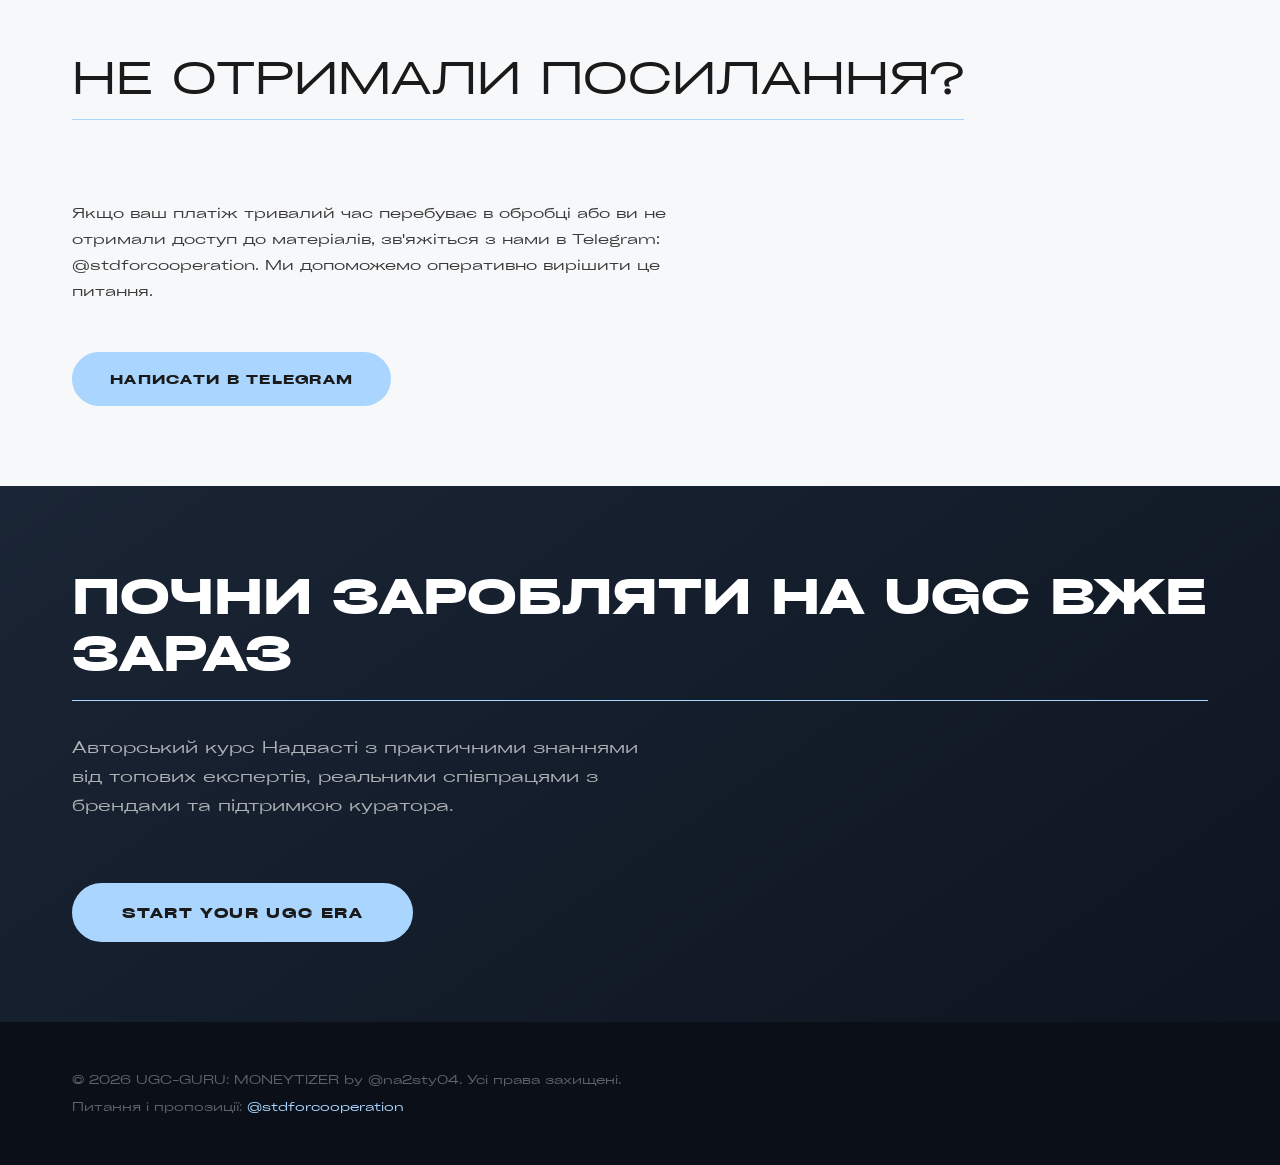
==== commit 1f3f7e5a: "Remove bonus online lectures from STANDARD pricing features Co-Authored-By: Claude Sonnet 4.6 <norep" ====
--- a/index.html
+++ b/index.html
@@ -362,13 +362,12 @@
                         <div class="pricing-price">1 499 <span class="pricing-currency">₴</span></div>
                         <ul class="pricing-features">
                             <li>Доступ до всіх відеомодулів</li>
-                            <li>Бонусні online-лекції</li>
                             <li>Гайди та презентації</li>
                             <li>Домашні завдання з перевіркою</li>
                             <li>Куратор на весь курс</li>
                             <li>Закритий чат учасниць</li>
                         </ul>
-                        <a href="#" class="cta-btn cta-btn-secondary pricing-btn">ЗАПИСАТИСЬ</a>
+                        <a href="https://secure.wayforpay.com/button/b81f0e0324ac9" class="cta-btn cta-btn-secondary pricing-btn">ЗАПИСАТИСЬ</a>
                     </div>
                     <div class="pricing-card pricing-card--prime">
                         <div class="pricing-tier-badge">НАЙПОПУЛЯРНІШИЙ</div>
@@ -383,7 +382,7 @@
                             <li>Пріоритетна підтримка куратора</li>
                             <li>Закритий чат з Надвастею, куратором та учасниками</li>
                         </ul>
-                        <a href="#" class="cta-btn cta-btn-primary pricing-btn">ЗАПИСАТИСЬ</a>
+                        <a href="https://secure.wayforpay.com/button/bf1712152a7cb" class="cta-btn cta-btn-primary pricing-btn">ЗАПИСАТИСЬ</a>
                     </div>
                 </div>
             </div>
--- a/styles.css
+++ b/styles.css
@@ -196,6 +196,9 @@
     border: 2px solid transparent;
     font-size: 0.75rem;
     letter-spacing: 0.15em;
+    display: block;
+    width: fit-content;
+    margin: 0 auto;
 }
 .cta-btn-hero:hover { background: #fbbde9; }
 .cta-btn-large { padding: 1.125rem 3rem; font-size: 0.875rem; }
@@ -228,6 +231,7 @@
     overflow: hidden;
     display: flex;
     align-items: flex-end;
+    justify-content: center;
 }
 .hero-img {
     position: absolute;
@@ -296,6 +300,7 @@
     line-height: 0.95;
     letter-spacing: -0.02em;
     margin-bottom: var(--space-lg);
+    text-align: center;
 }
 @media (min-width: 768px) {
     .hero-img { object-position: 58% top; }
@@ -550,10 +555,14 @@
     position: relative;
 }
 .module-topics li::before {
-    content: '—';
+    content: '';
     position: absolute;
     left: 0;
-    color: var(--azure-mid);
+    top: 0.55em;
+    width: 5px;
+    height: 5px;
+    border-radius: 50%;
+    background: var(--azure-mid);
 }
 .module-bonus {
     font-size: 0.8rem;
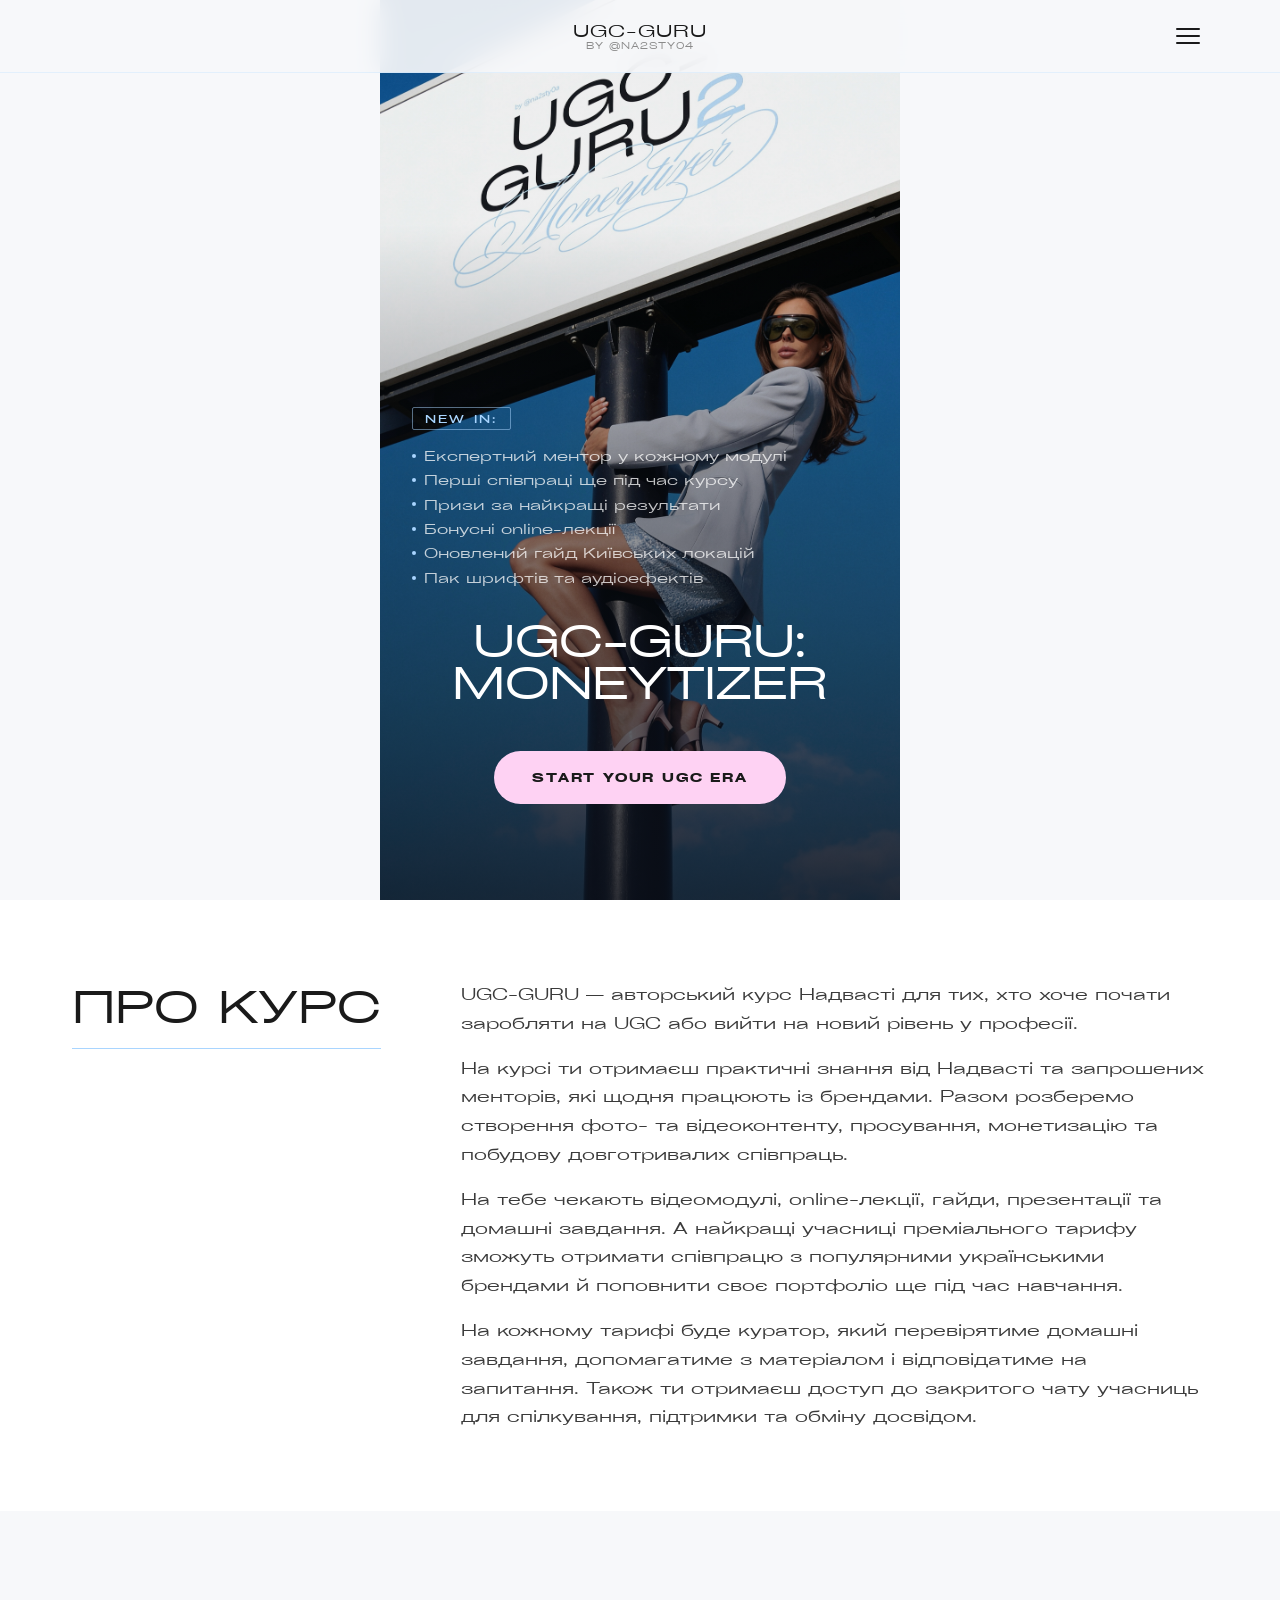
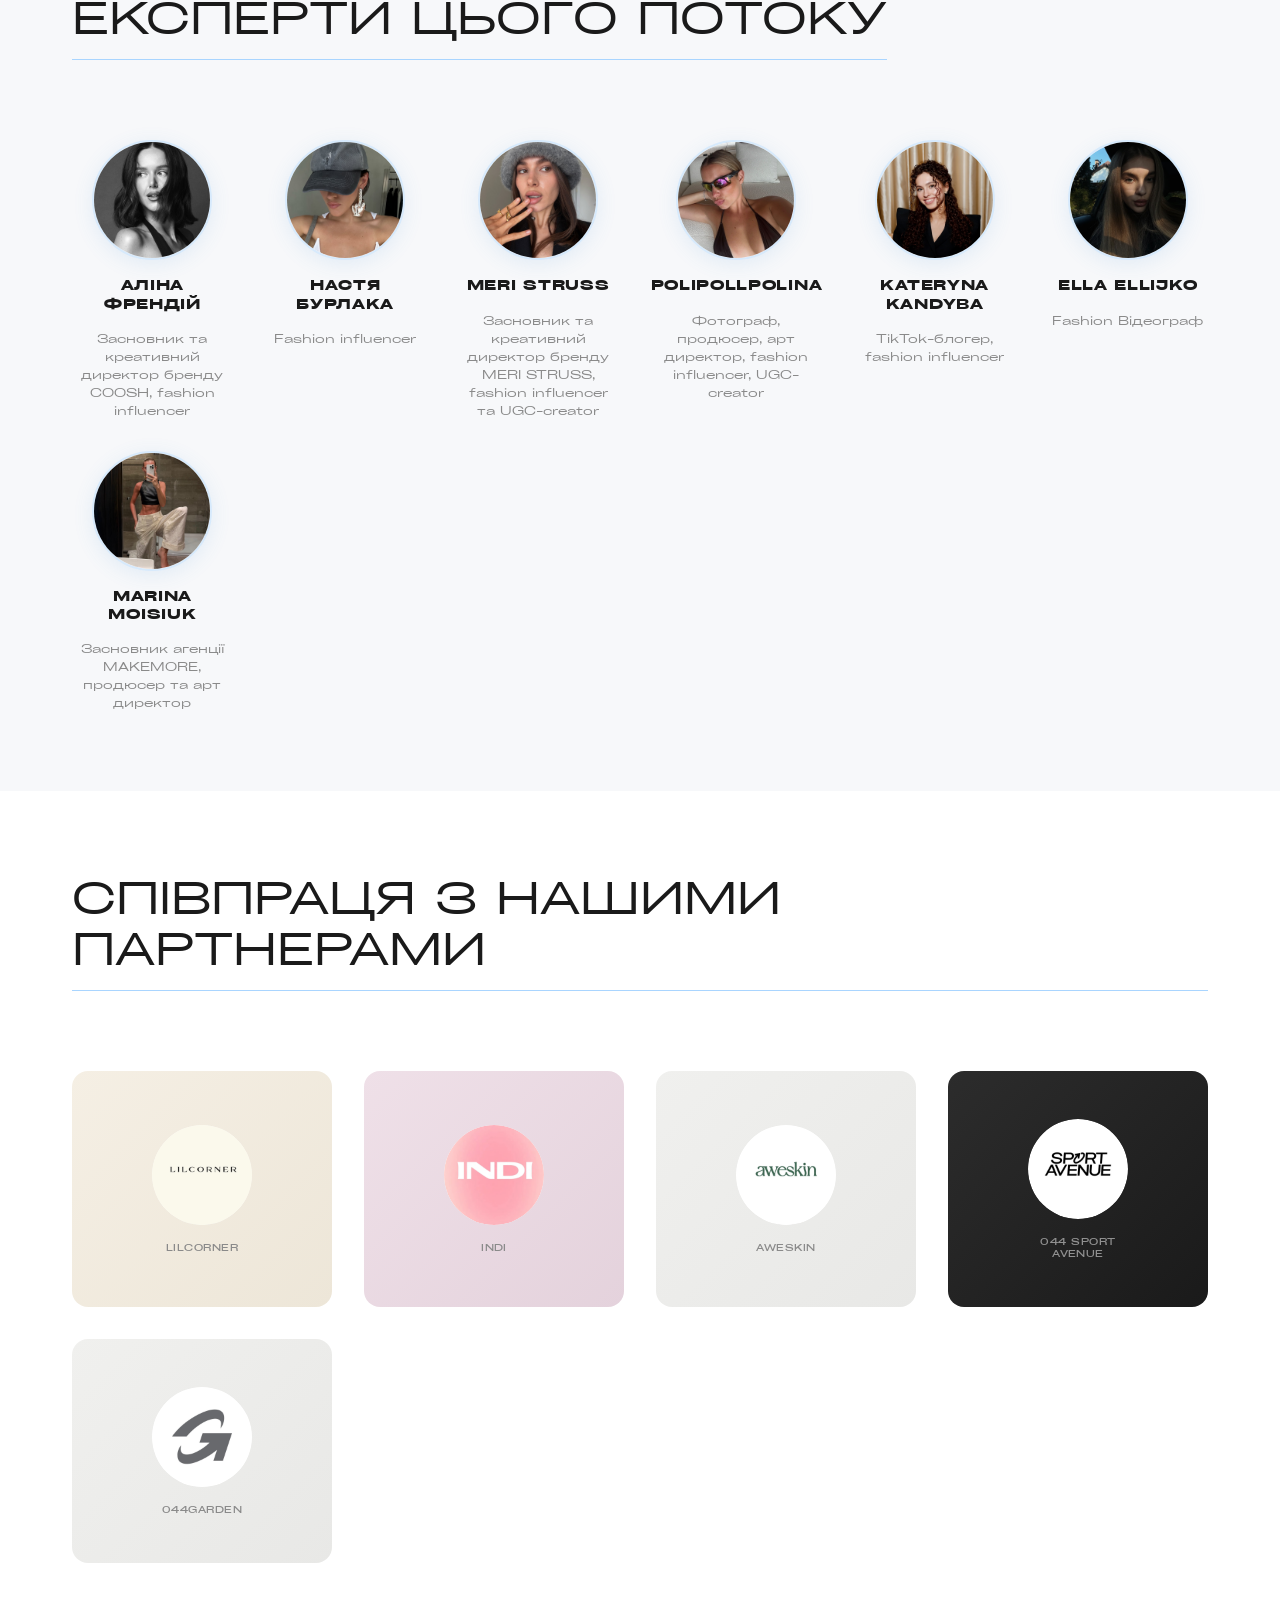
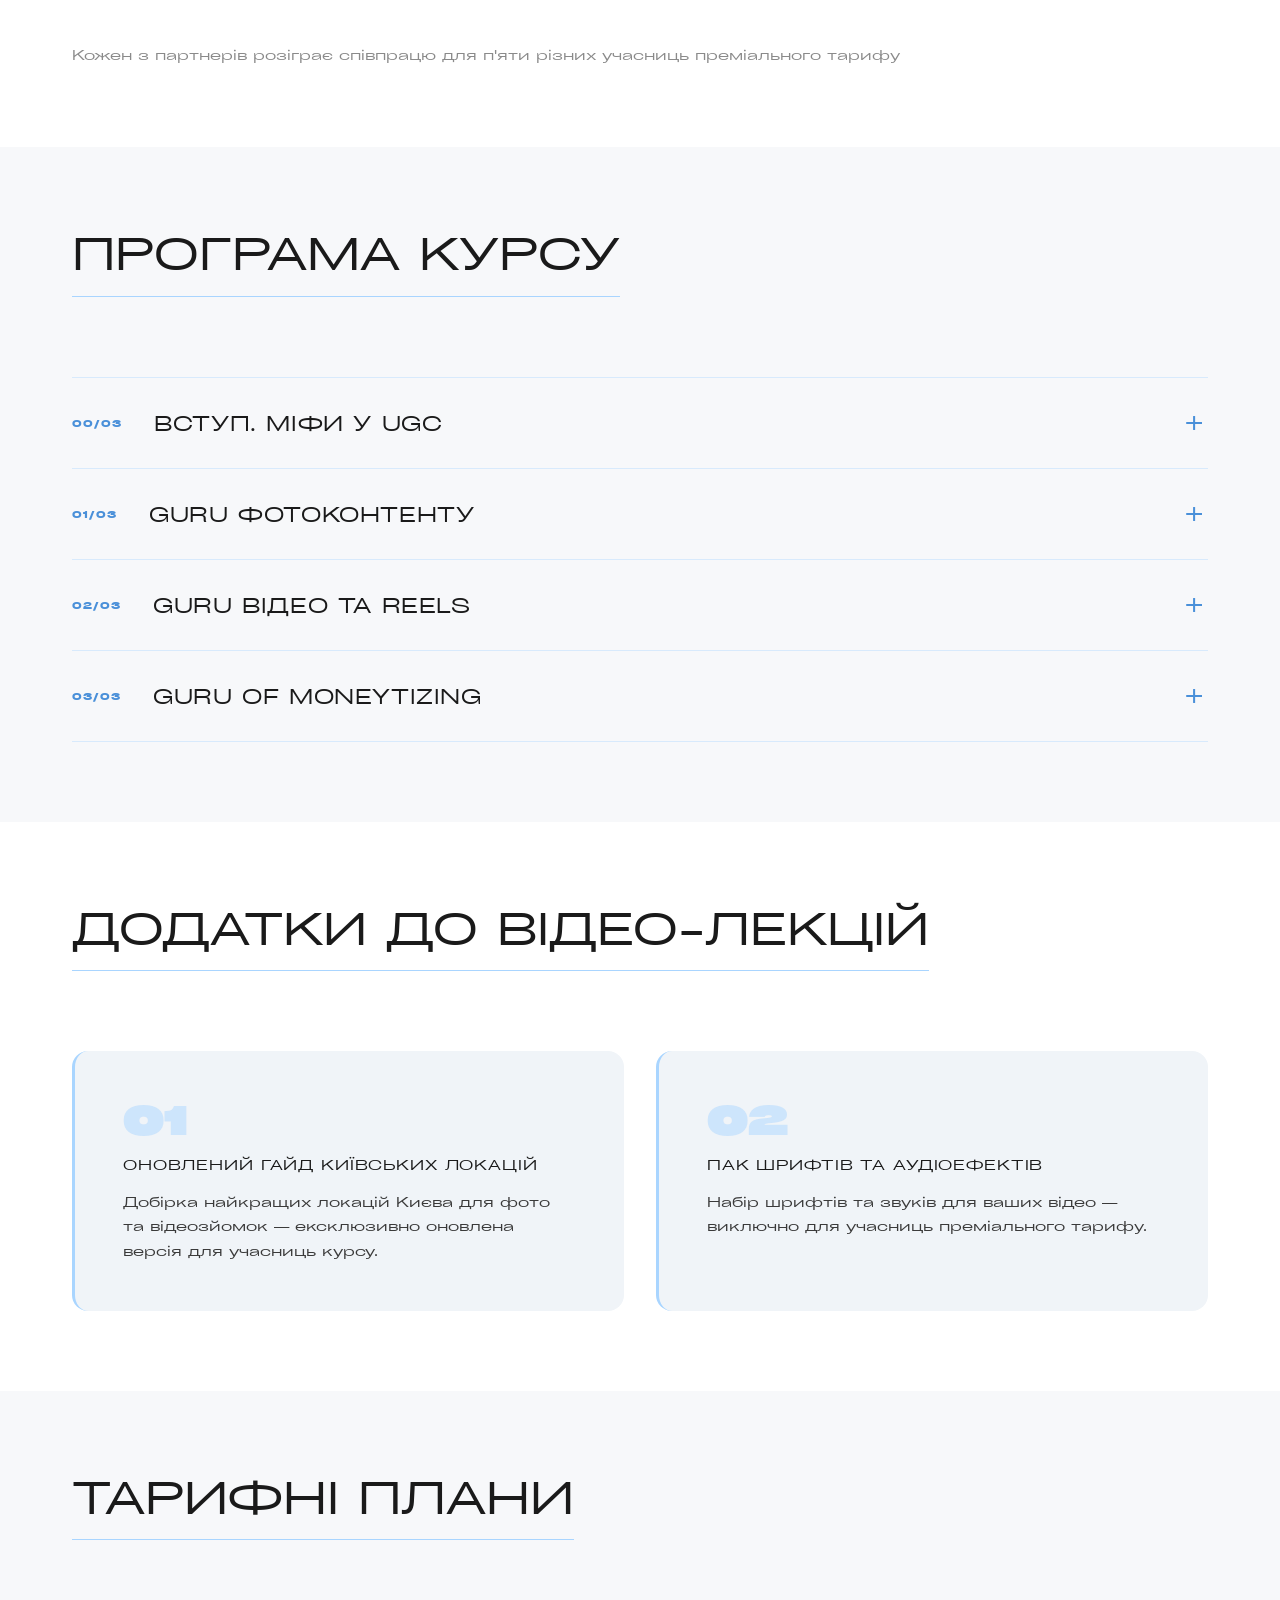
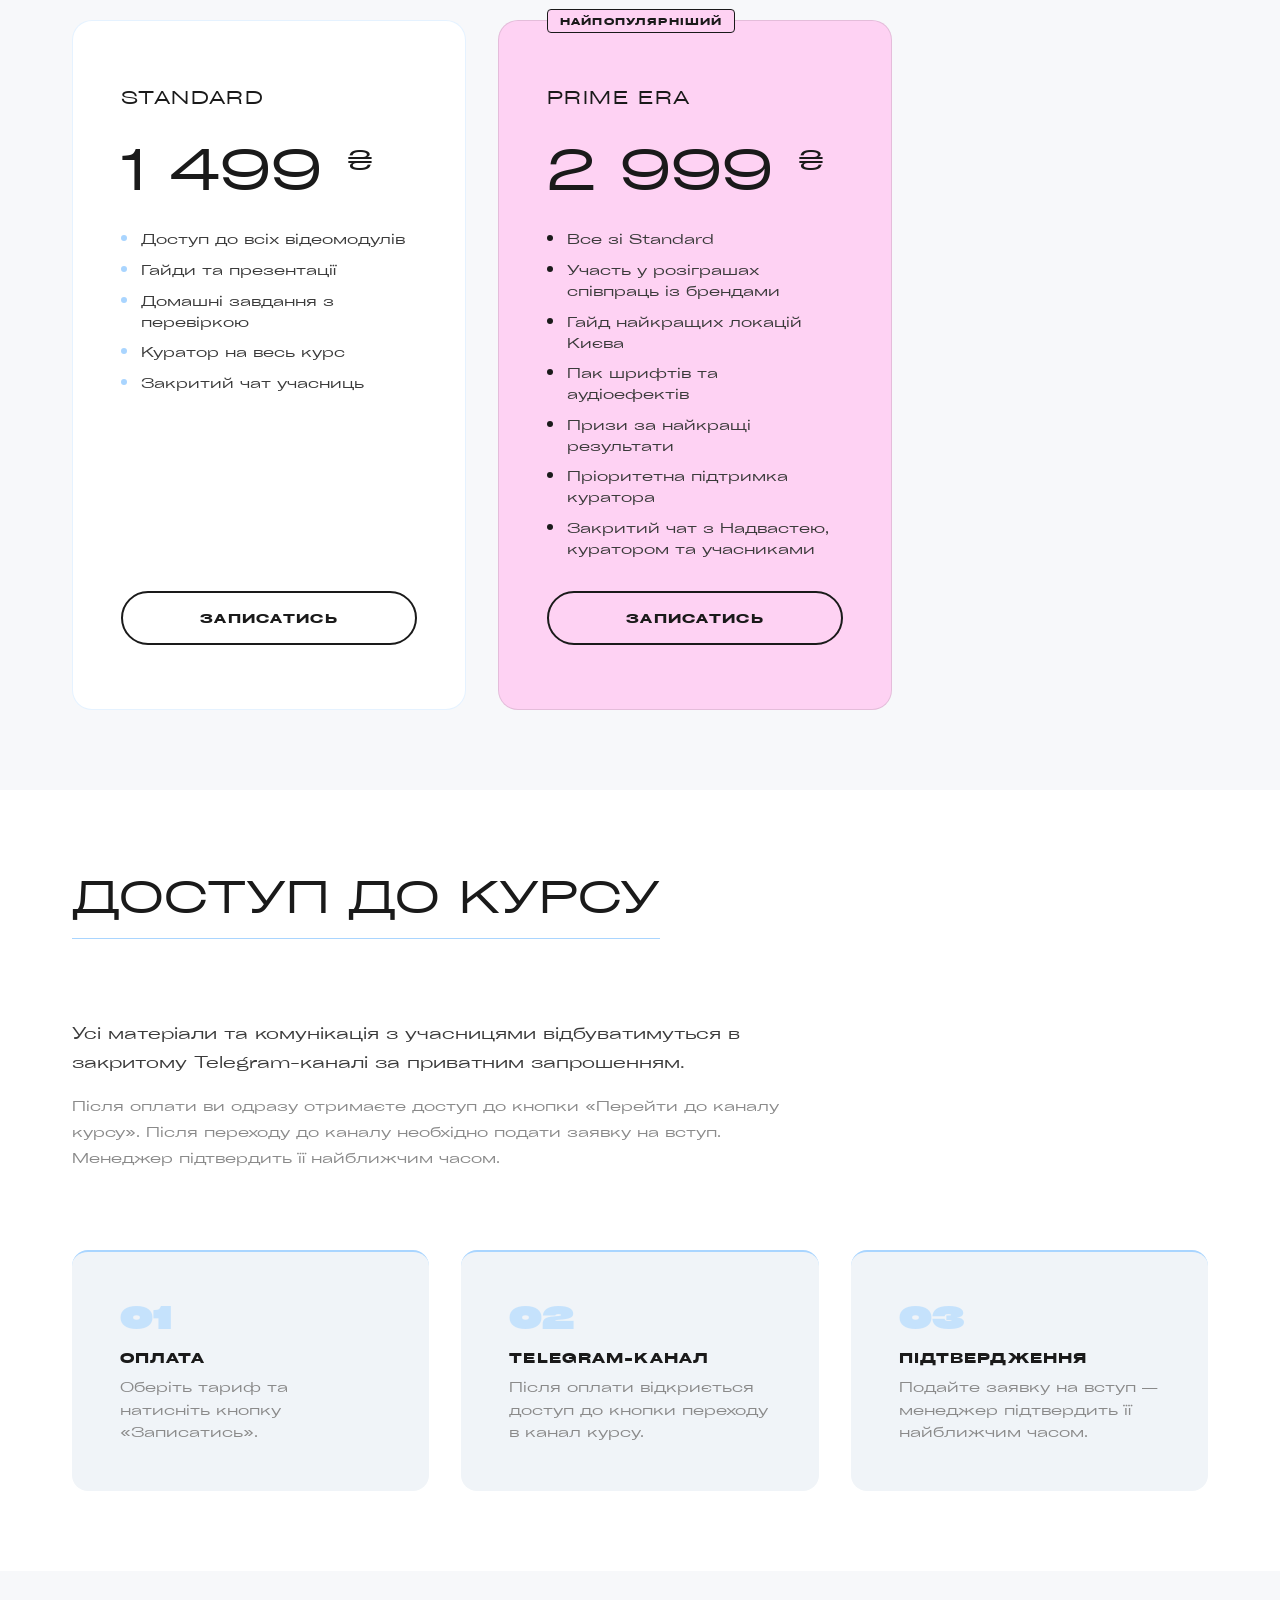
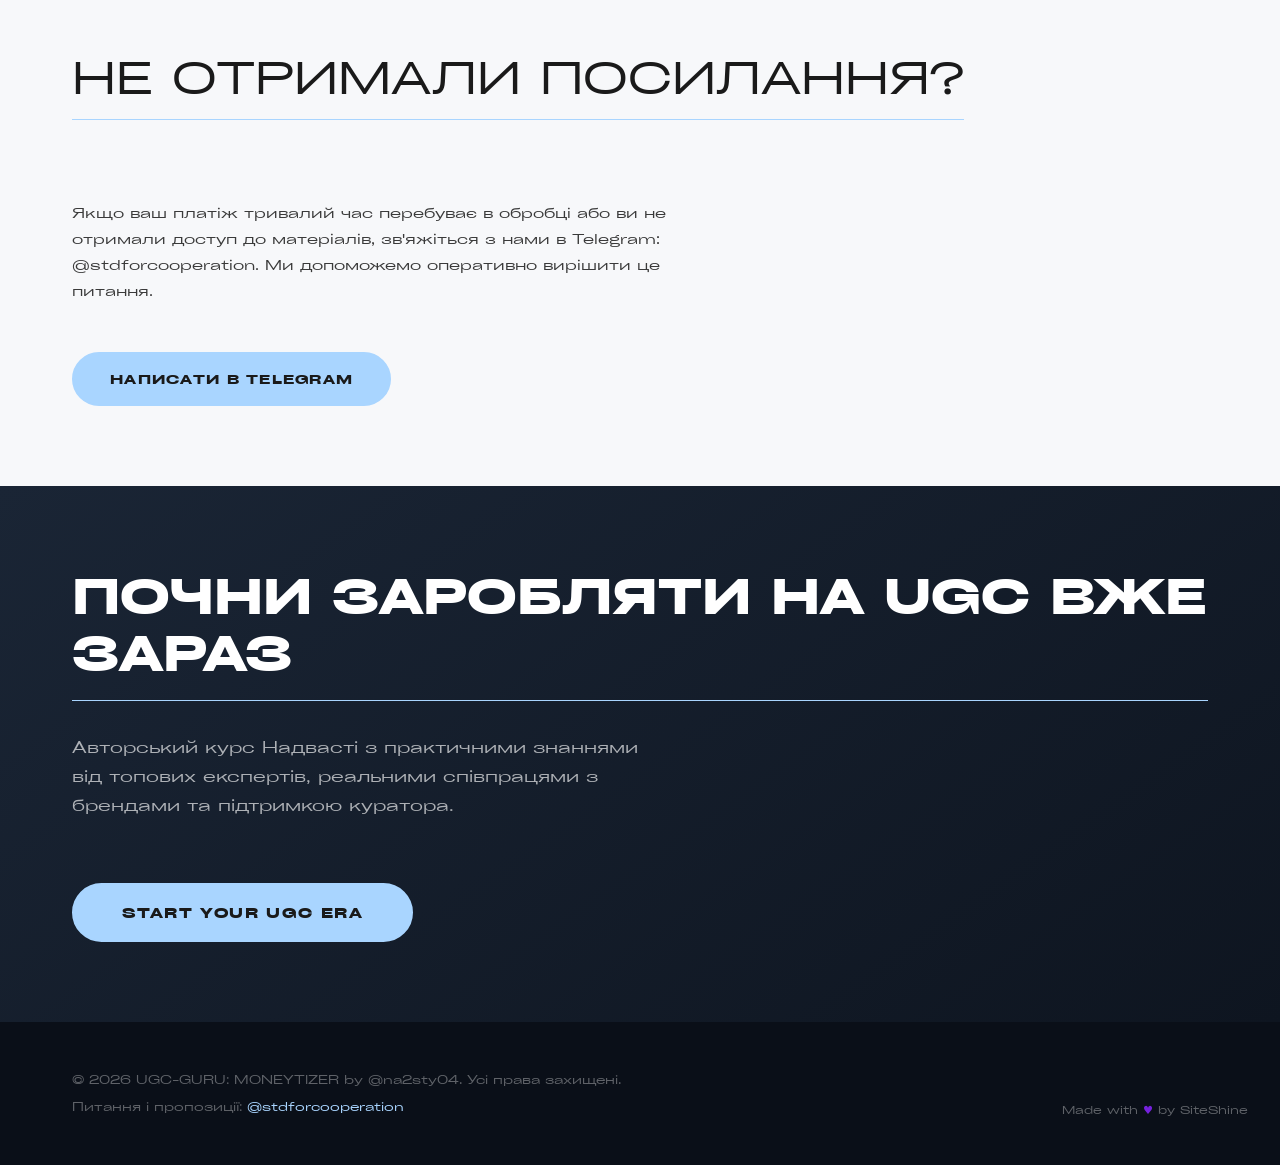
==== commit 09c2e37b: "Constrain hero to mobile width on desktop; add SiteShine footer credit Co-Authored-By: Claude Sonnet" ====
--- a/index.html
+++ b/index.html
@@ -439,6 +439,7 @@
             <p>&copy; 2026 UGC-GURU: MONEYTIZER by @na2sty04. Усі права захищені.</p>
             <p class="footer-contact">Питання і пропозиції: <a href="https://telegram.me/stdforcooperation">@stdforcooperation</a></p>
         </div>
+        <p class="footer-credit">Made with <span class="footer-heart">♥</span> by SiteShine</p>
     </footer>
 
     <script src="script.js"></script>
--- a/styles.css
+++ b/styles.css
@@ -307,9 +307,13 @@
     .hero-content { padding: var(--space-3xl) var(--space-lg); }
 }
 @media (min-width: 1024px) {
+    .hero {
+        max-width: 520px;
+        margin: 0 auto;
+    }
     .hero-img { object-position: 52% top; }
-    .hero-content { padding: var(--space-3xl) var(--space-3xl); max-width: 760px; }
-    .hero-new-list { flex-direction: row; flex-wrap: wrap; gap: 0.3rem 1.5rem; }
+    .hero-content { padding: var(--space-3xl) var(--space-md); max-width: 100%; }
+    .hero-title { font-size: 2.75rem; }
     .hero-new-list li { font-size: 0.875rem; }
     .hero-badge { font-size: 0.7rem; }
 }
@@ -825,6 +829,17 @@
 }
 .footer-contact a { color: var(--azure); }
 .footer-contact a:hover { color: var(--azure-mid); }
+.footer {
+    position: relative;
+}
+.footer-credit {
+    position: absolute;
+    right: var(--space-md);
+    bottom: var(--space-lg);
+    font-size: 0.7rem;
+    color: rgba(255,255,255,0.35);
+}
+.footer-heart { color: #7521DD; }
 
 /* ─── Animation ──────────────────────────────────────────────── */
 @keyframes fadeInUp {
